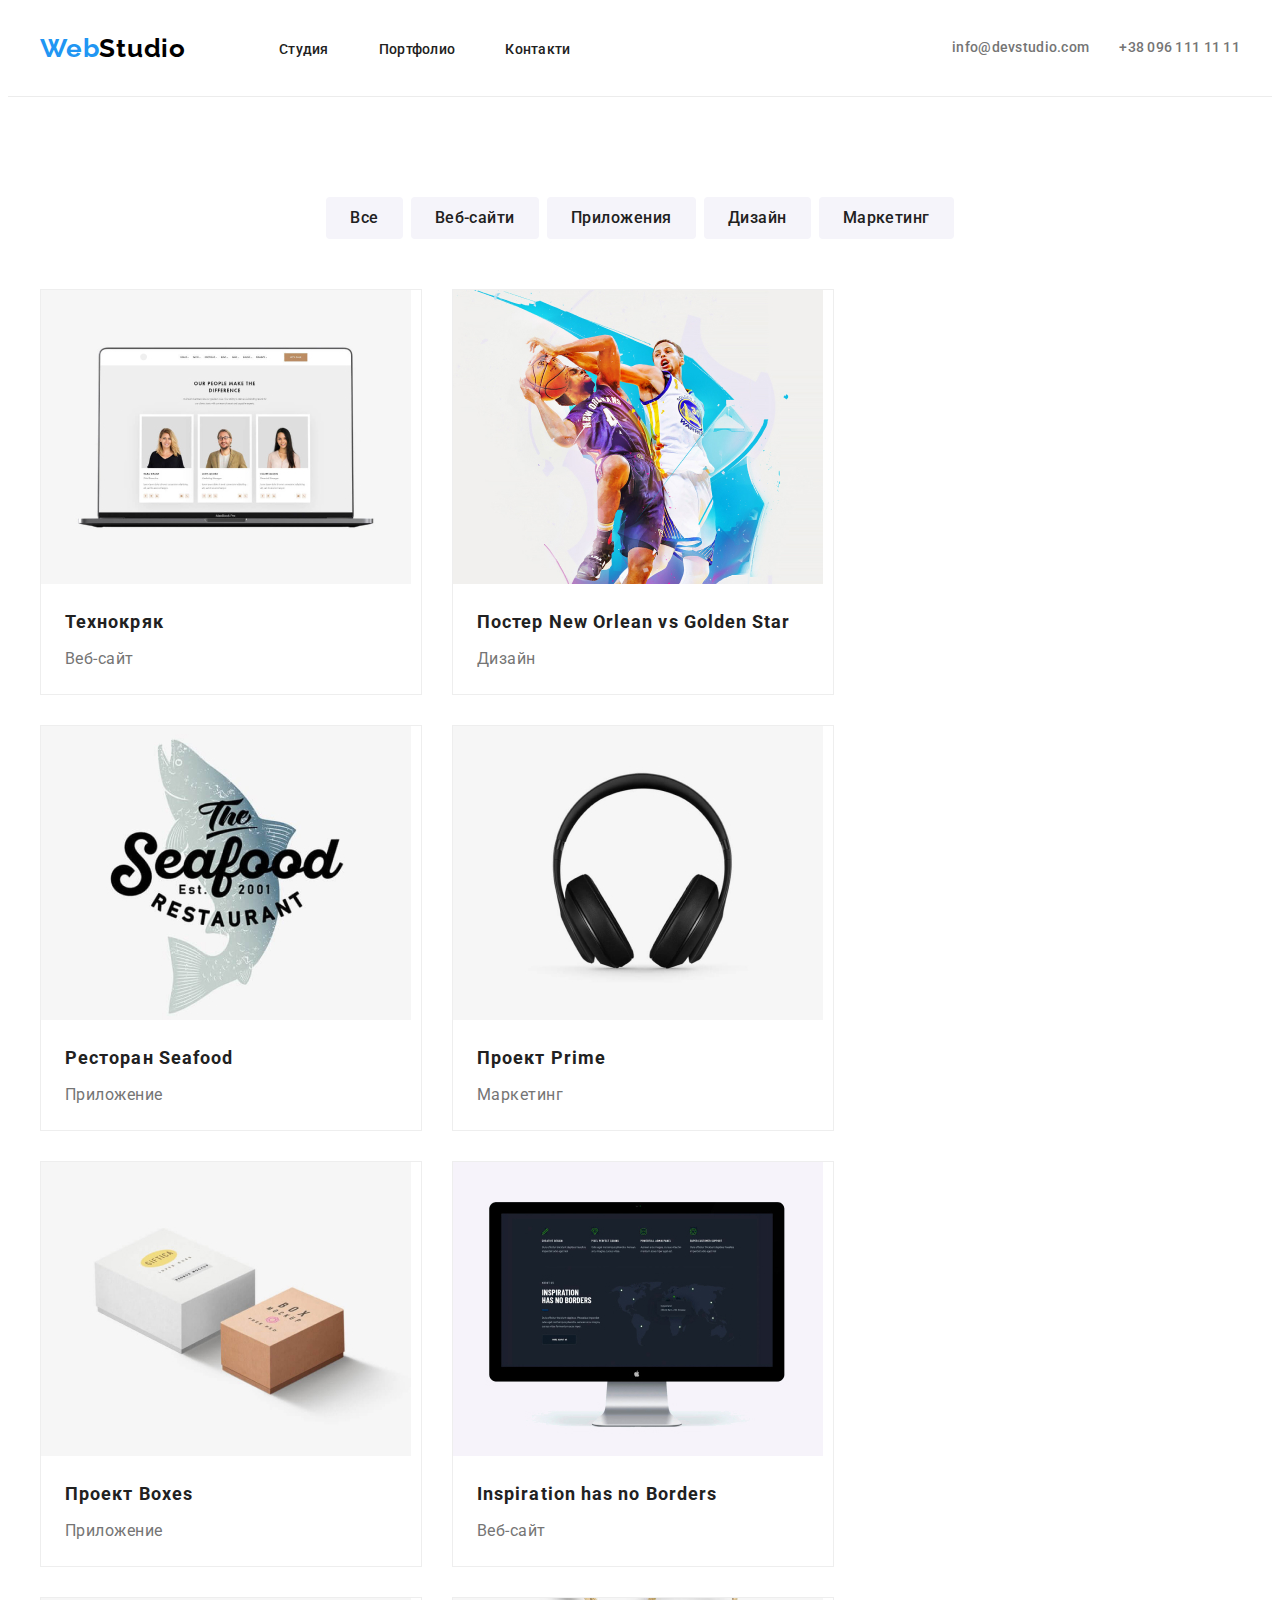
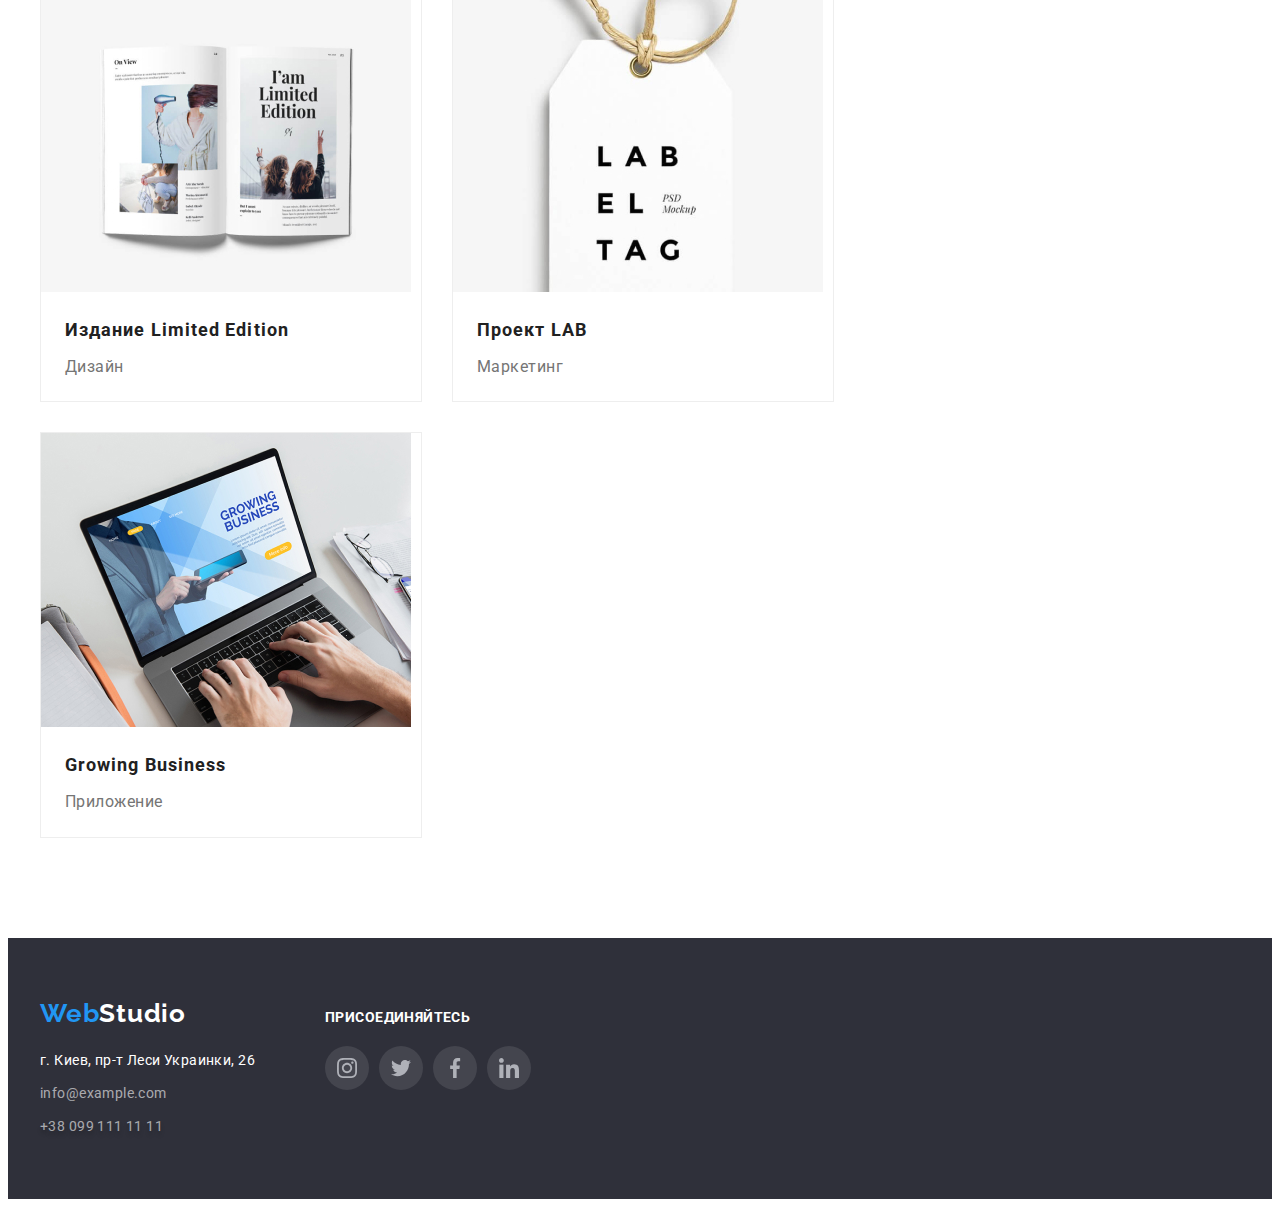
==== portfolio.html @ 69be5fdb "1" ====
<!DOCTYPE html>
<html lang="ru">
  <head>
    <meta charset="UTF-8" />
    <meta http-equiv="X-UA-Compatible" content="IE=edge" />
    <meta name="viewport" content="width=device-width, initial-scale=1.0" />
    <title>Forth task</title>
    <link rel="preconnect" href="https://fonts.googleapis.com" />
    <link rel="preconnect" href="https://fonts.gstatic.com" crossorigin />
    <link
      href="https://fonts.googleapis.com/css2?family=Raleway:wght@700&family=Roboto:wght@400;500;700;900&display=swap"
      rel="stylesheet"
    />
    <link
      rel="stylesheet"
      href="https://cdnjs.cloudflare.com/ajax/libs/modern-normalize/1.1.0/modern-normalize.min.css"
      integrity="sha512-wpPYUAdjBVSE4KJnH1VR1HeZfpl1ub8YT/NKx4PuQ5NmX2tKuGu6U/JRp5y+Y8XG2tV+wKQpNHVUX03MfMFn9Q=="
      crossorigin="anonymous"
      referrerpolicy="no-referrer"
    />
    <link rel="stylesheet" href="./CSS/style.css" />
  </head>

  <body>
    <div class="page-container">
      <!-- шапка -->
      <header class="header">
        <nav class="header-container container">
          <nav class="header-navigation">
            <a class="header-logo" href="./">
              <span class="logo">Web</span>Studio
            </a>
            <ul class="header-list list">
              <li class="header-item">
                <a href="./" class="header-link link">Студия</a>
              </li>
              <li class="header-item">
                <a href="./portfolio.html" class="header-link link current"
                  >Портфолио</a
                >
              </li>
              <li class="header-item">
                <a href="" class="header-link link current">Контакти</a>
              </li>
            </ul>
          </nav>

          <ul class="header-list list">
            <li class="contact-item">
              <a class="button-primary link" href="mailto:info@devstudio.com"
                >info@devstudio.com</a
              >
            </li>
            <li class="contact-item">
              <a class="button-primary link" href="tel:380961111111"
                >+38 096 111 11 11</a
              >
            </li>
          </ul>
        </nav>
      </header>

      <main>
        <!-- фільтр -->
        <section class="filter">
          <div class="portfolio-container container">
            <h2 class="visually-hidden">Results</h2>
            <ul class="filter-list list">
              <li class="filter-item">
                <button class="filter-button" type="button">Все</button>
              </li>
              <li class="filter-item">
                <button class="filter-button" type="button">Веб-сайти</button>
              </li>
              <li class="filter-item">
                <button class="filter-button" type="button">Приложения</button>
              </li>
              <li class="filter-item">
                <button class="filter-button" type="button">Дизайн</button>
              </li>
              <li class="filter-item">
                <button class="filter-button" type="button">Маркетинг</button>
              </li>
            </ul>
            <ul class="results-list list">
              <li class="results-item">
                <img src="./images/img2-1.jpg" alt="технокряк" width="370" />
                <div class="results-content">
                  <h3 class="results-name">Технокряк</h3>
                  <p class="results-group">Веб-сайт</p>
                </div>
              </li>
              <li class="results-item">
                <img
                  src="./images/img2-2.jpg"
                  alt="Постер New Orlean vs Golden Star"
                  width="370"
                />
                <div class="results-content">
                  <h3 class="results-name">Постер New Orlean vs Golden Star</h3>
                  <p class="results-group">Дизайн</p>
                </div>
              </li>
              <li class="results-item">
                <img
                  src="./images/img2-3.jpg"
                  alt="Ресторан Seafood"
                  width="370"
                />
                <div class="results-content">
                  <h3 class="results-name">Ресторан Seafood</h3>
                  <p class="results-group">Приложение</p>
                </div>
              </li>
              <li class="results-item">
                <img src="./images/img2-4.jpg" alt="Проект Prime" width="370" />
                <div class="results-content">
                  <h3 class="results-name">Проект Prime</h3>
                  <p class="results-group">Маркетинг</p>
                </div>
              </li>
              <li class="results-item">
                <img src="./images/img2-5.jpg" alt="Проект Boxes" width="370" />
                <div class="results-content">
                  <h3 class="results-name">Проект Boxes</h3>
                  <p class="results-group">Приложение</p>
                </div>
              </li>
              <li class="results-item">
                <img
                  src="./images/img2-6.jpg"
                  alt="Inspiration has no Borders"
                  width="370"
                />
                <div class="results-content">
                  <h3 class="results-name">Inspiration has no Borders</h3>
                  <p class="results-group">Веб-сайт</p>
                </div>
              </li>
              <li class="results-item">
                <img
                  src="./images/img2-7.jpg"
                  alt="Издание Limited Edition"
                  width="370"
                />
                <div class="results-content">
                  <h3 class="results-name">Издание Limited Edition</h3>
                  <p class="results-group">Дизайн</p>
                </div>
              </li>
              <li class="results-item">
                <img src="./images/img2-8.jpg" alt="Проект LAB" width="370" />
                <div class="results-content">
                  <h3 class="results-name">Проект LAB</h3>
                  <p class="results-group">Маркетинг</p>
                </div>
              </li>
              <li class="results-item">
                <img
                  src="./images/img2-9.jpg"
                  alt="Growing Business"
                  width="370"
                />
                <div class="results-content">
                  <h3 class="results-name">Growing Business</h3>
                  <p class="results-group">Приложение</p>
                </div>
              </li>
            </ul>
          </div>
        </section>
      </main>

      <footer class="footer">
        <div class="footer-container container">
         <div class="footer-adress-container">
             <a class="footer-logo" href="./">
            <span class="logo">Web</span>Studio
        </a>
        <address class="footer-contact">
            <p class="footer-adress  contact-container">г. Киев, пр-т Леси Украинки, 26</p>
            <a class="footer-mail link  contact-container" href="mailto:info@example.com">info@example.com</a>
            <a class="footer-tel link  contact-container" href="tel:+380991111111">+38 099 111 11 11</a>
        </address>
         </div>
         
         <div class="footer-social-container">
             <h4 class="footer-social-title">присоединяйтесь</h4>
             <ul class="comand-social-list list">
            <li class="comand-social-item">
                <a class="comand-social-link-footer" href="">
                    <svg class="comand-social-icon" width="20" height="20">
                        <use href="./images/icons.svg#icon-instagram"></use>
                    </svg>
                </a>
            </li>
            <li class="comand-social-item">
                <a class="comand-social-link-footer" href="">
                    <svg class="comand-social-icon" width="20" height="20">
                        <use href="./images/icons.svg#icon-twitter"></use>
                    </svg>
                </a>
            </li>
            <li class="comand-social-item">
                <a class="comand-social-link-footer" href="">
                    <svg class="comand-social-icon" width="20" height="20">
                        <use href="./images/icons.svg#icon-facebook"></use>
                    </svg>
                </a>
            </li>
            <li class="comand-social-item">
                <a class="comand-social-link-footer" href="">
                    <svg class="comand-social-icon" width="20" height="20">
                        <use href="./images/icons.svg#icon-linkedin"></use>
                    </svg>
                </a>
            </li>
             </ul>
         </div>

         
        </div>
    </footer>
    </div>
  </body>
</html>
---- CSS/style.css ----
h1,
h2,
h3,
h4,
h5,
h6,
p {
  margin: 0;
}

ul {
  margin: 0;
  padding: 0;
}

button {
  cursor: pointer;
}

body {
  font-family: 'Roboto', sans-serif;
  color: var(--second-text-color);
}

img {
  display: block;
  max-width: 100%;
  height: auto;
}

address {
  font-style: normal;
}

:root {
  --main-text-color: #212121;
  --hover-text-color: #2196f3;
  --hero-text-color: #fff;
  --second-text-color: #757575;
  --btn-bkground-v1: #2196f3;
  --btn-bkground-v2: #f5f4fa;
  --background-color: #2f303a;
}

.list {
  list-style: none;
}

.link {
  text-decoration: none;
}

.visually-hidden {
  position: absolute;
  white-space: nowrap;
  width: 1px;
  height: 1px;
  overflow: hidden;
  border: 0;
  padding: 0;
  clip: rect(0 0 0 0);
  clip-path: inset(50%);
  margin: -1px;
}

.section-title {
  font-weight: 700;
  font-size: 36px;
  line-height: 1.16;
  text-align: center;
  letter-spacing: 0.03em;
  margin-bottom: 50px;
}

/* .page-container {
  width: 1600px;
  margin: 0 auto;
} */

.container {
  display: flex;
  width: 1200px;
  padding-left: 15px;
  padding-right: 15px;
  margin: 0 auto;
}

/* ------------------HEADER-------------------------- */
.header {
  padding-top: 25px;
  padding-bottom: 32px;
  border-bottom: 1px solid #ececec;
}

.header-container {
  align-items: center;
  justify-content: space-between;
}

.header-navigation {
  display: flex;
  align-items: center;
}

.header-logo {
  font-family: Raleway;
  font-weight: 700;
  font-size: 26px;
  line-height: 1.19;
  letter-spacing: 0.03em;
  color: #000;
  text-decoration: none;
  margin-right: 93px;
}

.logo {
  color: #2196f3;
}

.header-list {
  display: flex;
}

.header-item:not(:last-child) {
  margin-right: 50px;
}

.header-link {
  font-weight: 500;
  font-size: 14px;
  line-height: 1.14;
  letter-spacing: 0.02em;
  color: var(--main-text-color);
}

.header-link:focus,
.header-link:hover {
  color: var(--hover-text-color);
}

.button-primary {
  display: flex;
  font-family: inherit;
  font-weight: 500;
  font-size: 14px;
  line-height: 1.14;
  letter-spacing: 0.02em;
  color: var(--second-text-color);
  cursor: pointer;
  align-items: center;
}

.contact-item:not(:last-child) {
  margin-right: 30px;
}

.button-primary:focus,
.button-primary:hover {
  color: var(--hover-text-color);
}


.mail-icon {
fill: currentColor;
margin-right: 10px;
}


/* ------------------FOOTER-------------------------- */
.footer {
  background-color: var(--background-color);
  color: #fff;
  padding-top: 60px;
  padding-bottom: 60px;
}

.footer-container {
  align-items: baseline;
}

.footer-adress-container {
   flex-direction: column;
}

.footer-logo {
  display: flex;
  font-family: Raleway;
  font-weight: 700;
  font-size: 26px;
  line-height: 1.19;
  letter-spacing: 0.03em;
  margin-bottom: 20px;
  text-decoration: none;
  color: #fff;
}

.footer-contact {
  font-style: normal;
  font-size: 14px;
  line-height: 1.71;
  letter-spacing: 0.03em;
  display: flex;
  flex-direction: column;
  align-content: space-between;
}

.contact-container:not(:last-child) {
  margin-bottom: 9px;
}

.footer-mail {
  color: rgba(255, 255, 255, 0.6);
}

.footer-tel {
  color: rgba(255, 255, 255, 0.6);
  text-shadow: 0 4px 4px rgba(0, 0, 0, 0.25);
}

.footer-social-container {
display: flex;
flex-direction: column;
margin-left: 70px;
}

.footer-social-title {
  font-weight: 700;
font-size: 14px;
line-height: 1.14;
letter-spacing: 0.03em;
text-transform: uppercase;
color:var(--hero-text-color) ;
margin-bottom: 20px;
}

.comand-social-link-footer {
  width: 100%;
  height: 100%;
  border-radius: 50%;
  background: #fff;
  display: flex;
  justify-content: center;
  align-items: center;
  color: #AFB1B8;
  background-color: rgba(255, 255, 255, 0.1);;

}

.comand-social-icon {
fill: currentColor;
}

.comand-social-link-footer:hover,
.comand-social-link-footer:focus {
  background-color: var(--hover-text-color);
  color: var(--hero-text-color);
}

/* ------------------------------------------INDEX-------------------------------------------------- */

/* ------------------HERO-------------------------- */

.hero {
  width: 1600px;
  margin: 0 auto;
  background-color: var(--background-color);
  background-image: linear-gradient(rgba(47, 48, 58, 0.4), rgba(47, 48, 58, 0.4)),
   url(../images/Img.jpg);
   background-repeat: no-repeat;
   background-position: center;
   background-size: cover;
}

.hero-container {
  flex-direction: column;
  align-items: center;
  padding-top: 200px;
  padding-bottom: 200px;
}

.hero-title {
  display: flex;
  font-weight: 900;
  font-size: 44px;
  line-height: 1.36;
  text-align: center;
  letter-spacing: 0.06em;
  text-transform: uppercase;
  color: var(--hero-text-color);
  width: 696px;
  height: 120px;
  margin-bottom: 30px;
}

.hero-button {
  font-family: inherit;
  font-weight: 700;
  font-size: 16px;
  line-height: 1.87;
  display: flex;
  align-items: center;
  text-align: center;
  letter-spacing: 0.06em;
  color: var(--hero-text-color);
  padding: 10px 32px;
  background: #2196f3;
  box-shadow: 0 4px 4px rgba(0, 0, 0, 0.15);
  border-radius: 4px;
  margin: 0 auto;
}

/* ------------------BENEFITS-------------------------- */
.benefits {
  padding-top: 94px;
  padding-bottom: 94px;
}

.benefits-list {
  display: flex;
  justify-content: space-between; /* padding-top: 94px;
  padding-bottom: 94px; */
}

.benefits-item {
  width: 270px;
}

.benefits-item:not(:last-child) {
  margin-right: 30px;
}

.benefits-tittle {
  /* display: flex; */
  font-weight: 700;
  font-size: 14px;
  line-height: 1.14;
  letter-spacing: 0.03em;
  text-transform: uppercase;
  color: var(--main-text-color);
  margin-bottom: 10px;
}

.benefits-icon-field {
  width: 270px;
  height: 120px;
  background: #F5F4FA;
border-radius: 4px;
display: flex;
margin-bottom: 30px;
justify-content: center;
  align-items: center;
}

.benefits-text {
  font-size: 14px;
  line-height: 1.71;
  letter-spacing: 0.03em;
}

/* ------------------EXAMPLES------------------------- */

.examples {
  padding-bottom: 94px;
}

.examples-container {
  flex-direction: column; /* padding-bottom: 94px; */
}

.examles-list {
  display: flex;
  justify-content: space-between;
}

.example-item:not(:last-child) {
  margin-right: 30px;
}

.examples-title {
  color: var(--main-text-color);
}

/* ------------------COMAND------------------------ */
.comand {
  background-color: var(--btn-bkground-v2);
  padding-top: 94px;
  padding-bottom: 94px;
  filter: drop-shadow(0px 4px 4px rgba(0, 0, 0, 0.25));
}

.comand-container {
  flex-direction: column;
   /* padding-top: 94px;
  padding-bottom: 94px; */
  /* filter: drop-shadow(0px 4px 4px rgba(0, 0, 0, 0.25)); */
  
}

.comand-title {
  color: var(--main-text-color);
}

.comand-list {
  display: flex;
  flex-wrap: wrap;
  margin-right: -30px;
  margin-bottom: -30px;
}

.comand-item {
  flex-basis: calc(100% / 4 - 30px);
  background-color: #fff;
  margin-right: 30px;
  margin-bottom: 30px;
  filter: drop-shadow(0px 4px 4px rgba(0, 0, 0, 0.25));
}

.comand-content {
  padding-top: 30px;
  padding-bottom: 30px;
}

.comand-member {
  font-weight: 500;
  font-size: 16px;
  line-height: 1.19;
  text-align: center;
  letter-spacing: 0.03em;
  color: var(--main-text-color);
  margin-bottom: 10px;
}

.comand-job {
  font-size: 16px;
  line-height: 1.19;
  text-align: center;
  letter-spacing: 0.03em;
  margin-bottom: 16px;

}

.comand-social-list {
  display: flex;
  justify-content: center;
  }

.comand-social-item {
  width: 44px;
  height: 44px;
}
.comand-social-item + .comand-social-item  {
  margin-left: 10px;
}

.comand-social-link {
  width: 100%;
  height: 100%;
  border-radius: 50%;
  background: #fff;
  display: flex;
  justify-content: center;
  align-items: center;
  color: #AFB1B8;

}

.comand-social-icon {
fill: currentColor;
}

.comand-social-link:hover,
.comand-social-link:focus {
  background-color: var(--hover-text-color);
  color: var(--hero-text-color);
}

/* ------------------Clients------------------------ */

.clients {
  padding-top: 94px;
  padding-bottom: 94px;
}

.clients-container {
  flex-direction: column; /* padding-bottom: 94px; */
}

.clients-title {
  color: var(--main-text-color);
}
.clients-list {
  display: flex;
  justify-content: space-between;
}

.clients-item {
  width: 170px;
  height: 92px;
}

.clients-link {
  width: 100%;
  height: 100%;
  border: 1px solid #AFB1B8;
  box-sizing: border-box;
  border-radius: 4px;
  display: flex;
  justify-content: center;
  align-items: center;
  color: #AFB1B8;
 }

 .clients-icon {
  fill: currentColor;
  }

.clients-link:hover,
.clients-link:focus {
  border-color: var(--hover-text-color);
  color: var(--hover-text-color)
}



/* ------------------------------------------PORTFOLIO------------------------------------------------ */
.filter {
  padding-top: 100px;
  padding-bottom: 100px;
}

.portfolio-container {
  flex-direction: column;
  align-items: center; /* padding-top: 100px;
  padding-bottom: 100px; */
}

/* ------------------filter------------------------ */
.filter-list {
  display: flex;
  justify-content: space-between; /* padding-bottom: 9px; */
  margin-bottom: 50px;
}

.filter-item:not(:last-child) {
  margin-right: 8px;
}

.filter-button {
  font-family: inherit;
  font-weight: 500;
  font-size: 16px;
  line-height: 1.62;
  cursor: pointer;
  border-color: transparent;
  padding: 6px 22px;
  text-align: center;
  letter-spacing: 0.03em;
  color: var(--main-text-color);
  background-color: var(--btn-bkground-v2);
  border-radius: 4px;
}

.filter-button:active,
.filter-button:focus,
.filter-button:hover {
  color: var(--hero-text-color);
  background-color: var(--btn-bkground-v1);
  filter: drop-shadow(0px 4px 4px rgba(0, 0, 0, 0.25));
  border-radius: 4px;
}

/* ------------------Results------------------------ */

.results-list {
  display: flex;
  flex-wrap: wrap;
  margin-right: -30px;
  margin-bottom: -30px;
}

.results-item {
  /* display: flex; */
  border: 1px solid #eee;
  flex-basis: calc(100% / 3 - 30px);
  margin-right: 30px;
  margin-bottom: 30px;

}

.results-item:hover,
.results-item:focus {
filter: drop-shadow(0px 4px 4px rgba(0, 0, 0, 0.25));
}

.results-content {
  /* display: flex;
  flex-direction: column; */
  padding: 20px 24px;
}

.results-name {
  font-weight: 700;
  font-size: 18px;
  line-height: 2;
  letter-spacing: 0.06em;
  color: var(--main-text-color);
  margin-bottom: 4px;
}

.results-group {
  font-size: 16px;
  line-height: 1.87;
  letter-spacing: 0.03em;
}
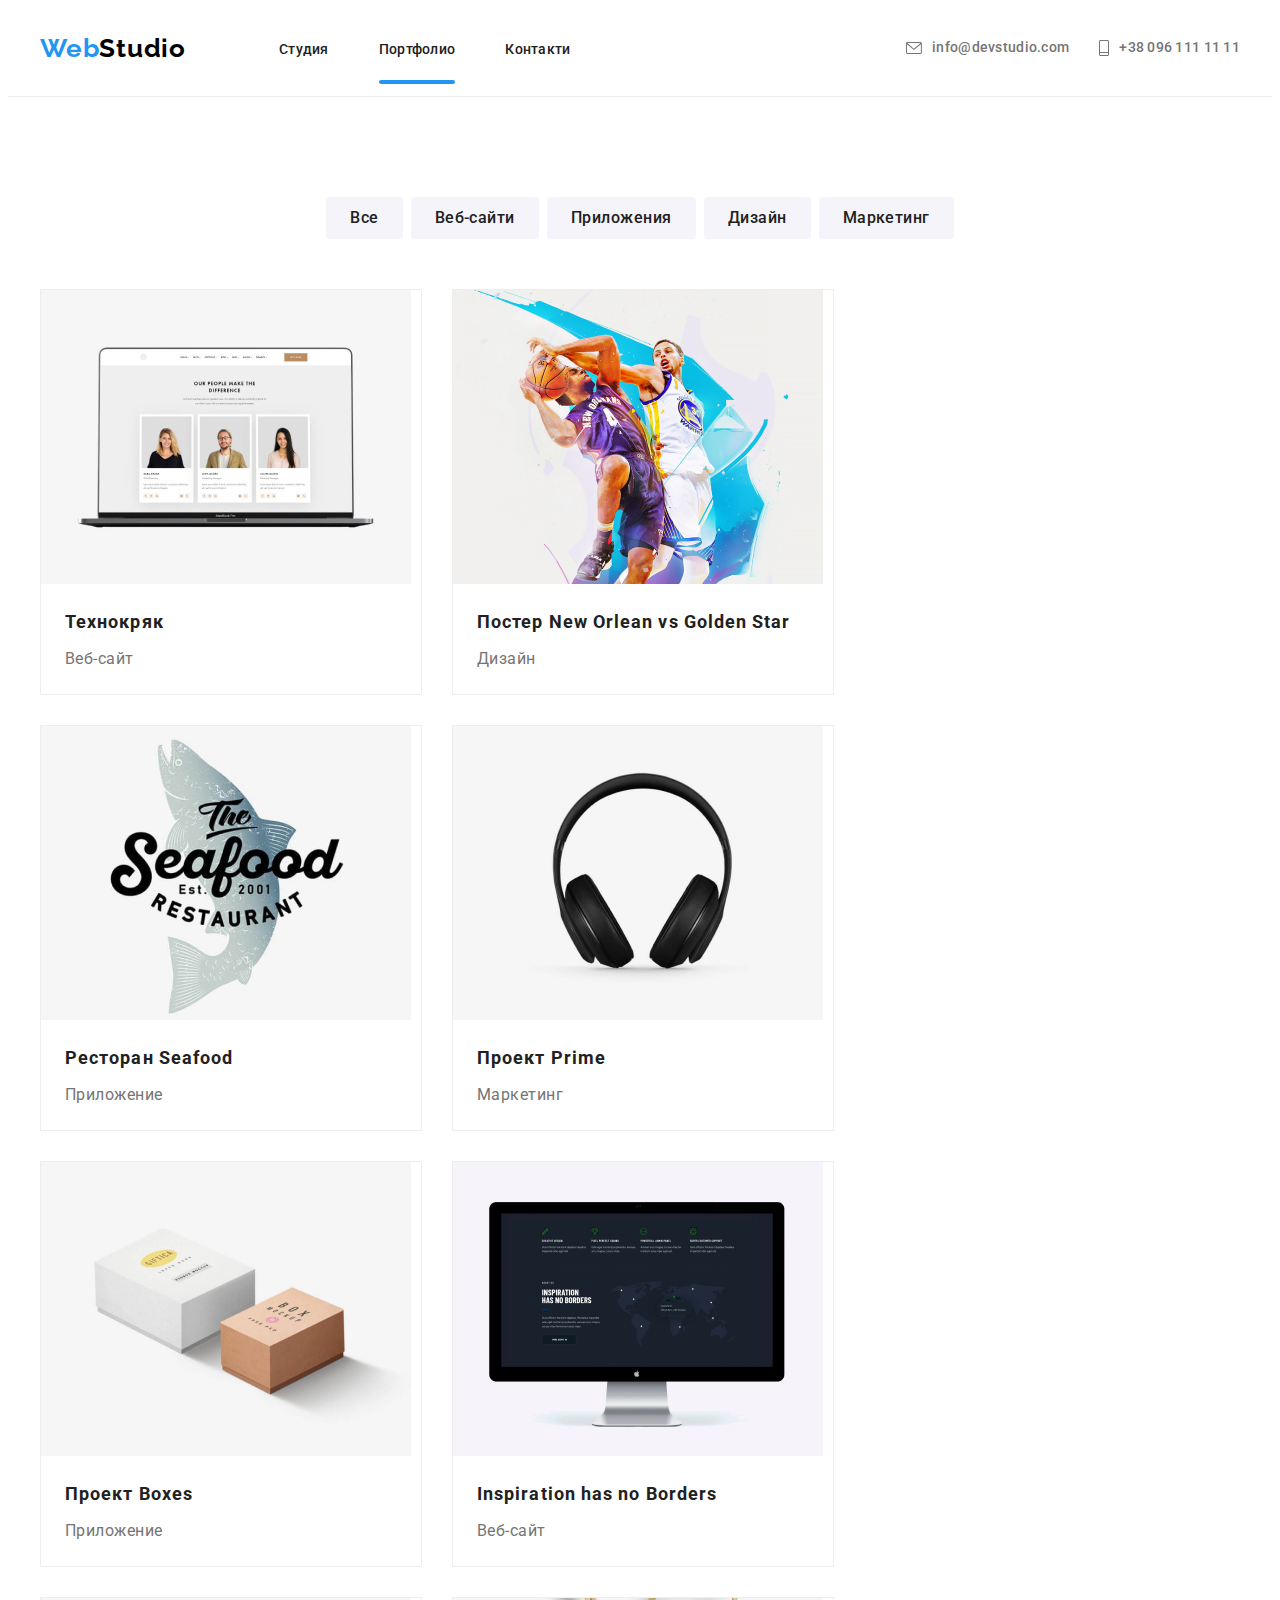
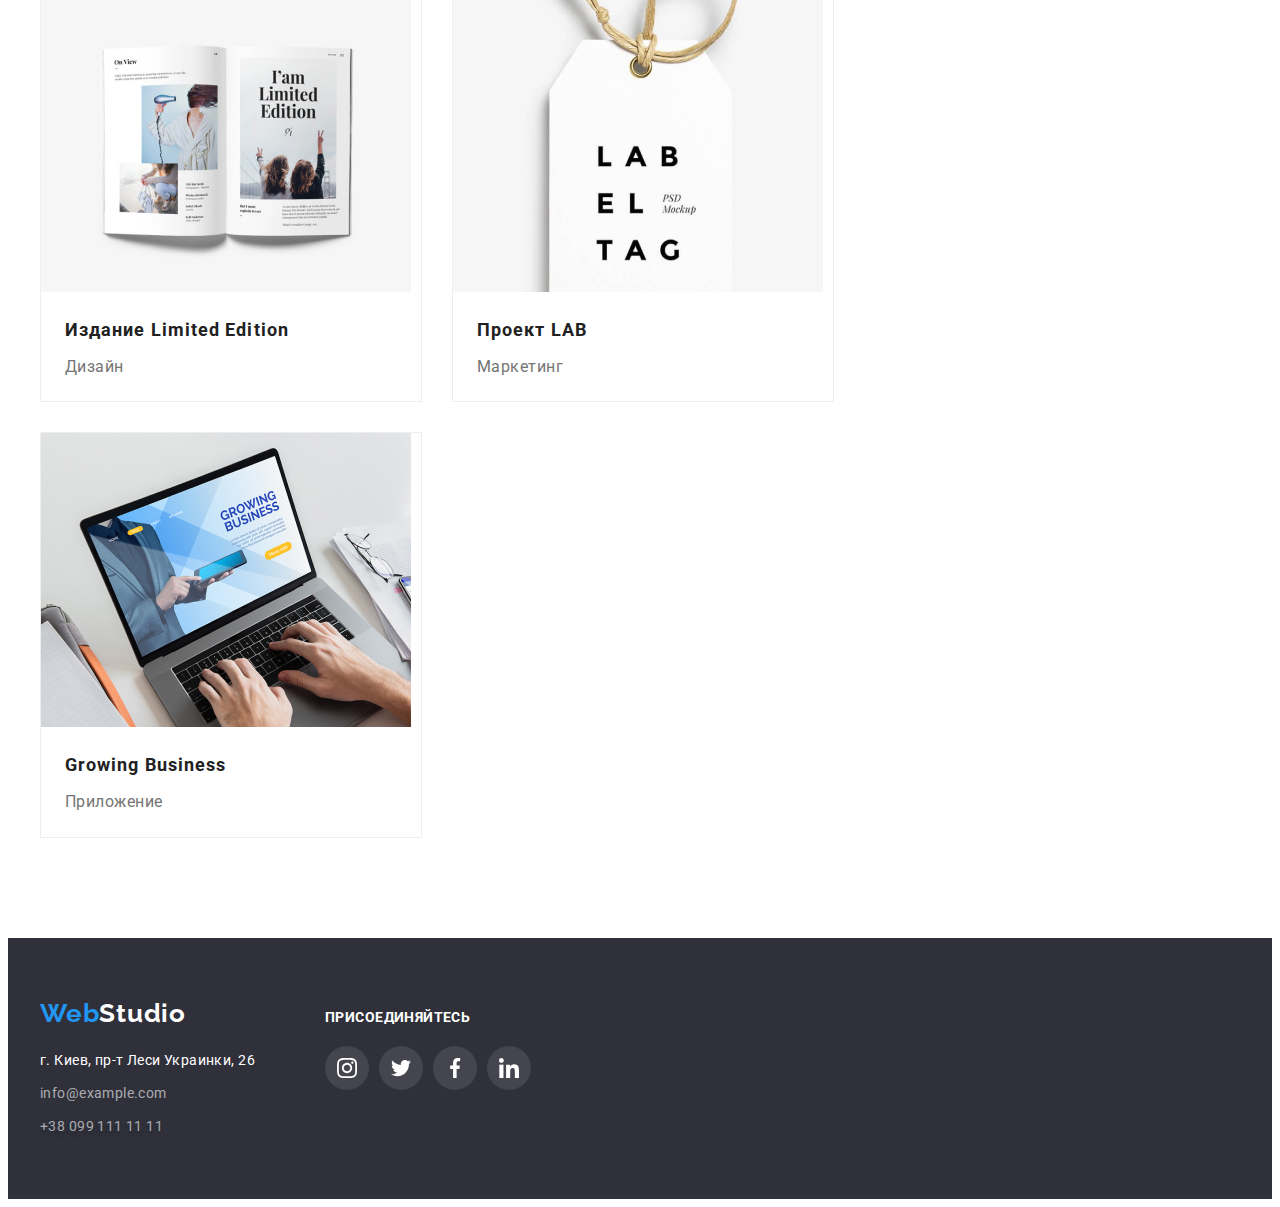
==== commit fbc4e985: "8" ====
--- a/portfolio.html
+++ b/portfolio.html
@@ -4,7 +4,7 @@
     <meta charset="UTF-8" />
     <meta http-equiv="X-UA-Compatible" content="IE=edge" />
     <meta name="viewport" content="width=device-width, initial-scale=1.0" />
-    <title>Forth task</title>
+    <title>Fifth task</title>
     <link rel="preconnect" href="https://fonts.googleapis.com" />
     <link rel="preconnect" href="https://fonts.gstatic.com" crossorigin />
     <link
@@ -35,28 +35,41 @@
                 <a href="./" class="header-link link">Студия</a>
               </li>
               <li class="header-item">
-                <a href="./portfolio.html" class="header-link link current"
+                <a href="./portfolio.html" class="header-link link curent"
                   >Портфолио</a
                 >
               </li>
               <li class="header-item">
-                <a href="" class="header-link link current">Контакти</a>
+                <a href="" class="header-link link">Контакти</a>
               </li>
             </ul>
           </nav>
 
           <ul class="header-list list">
             <li class="contact-item">
-              <a class="button-primary link" href="mailto:info@devstudio.com"
-                >info@devstudio.com</a
-              >
+                <div class="button-primary">
+                    
+                    <a class="button-primary link" href="mailto:info@devstudio.com">
+                        <svg class="mail-icon" width="16" height="12">
+                        <use href="./images/icons.svg#icon-mail"></use>
+                          </svg> 
+                         info@devstudio.com
+                    </a>
+                </div>  
+                               
             </li>
             <li class="contact-item">
-              <a class="button-primary link" href="tel:380961111111"
-                >+38 096 111 11 11</a
-              >
-            </li>
-          </ul>
+                <div class="button-primary">
+                    
+                <a class="button-primary link" href="tel:380961111111">
+                    <svg class="mail-icon" width="10" height="16">
+                        <use href="./images/icons.svg#icon-smartphone"></use>
+                    </svg>
+                    +38 096 111 11 11
+                </a>
+                </div>
+            </li>
+        </ul>
         </nav>
       </header>
 
@@ -84,18 +97,21 @@
             </ul>
             <ul class="results-list list">
               <li class="results-item">
-                <img src="./images/img2-1.jpg" alt="технокряк" width="370" />
+                
+                  <img src="./images/img2-1.jpg" alt="технокряк" width="370" />
                 <div class="results-content">
                   <h3 class="results-name">Технокряк</h3>
                   <p class="results-group">Веб-сайт</p>
                 </div>
+                
+                
               </li>
               <li class="results-item">
                 <img
                   src="./images/img2-2.jpg"
                   alt="Постер New Orlean vs Golden Star"
                   width="370"
-                />
+                >
                 <div class="results-content">
                   <h3 class="results-name">Постер New Orlean vs Golden Star</h3>
                   <p class="results-group">Дизайн</p>
@@ -106,14 +122,14 @@
                   src="./images/img2-3.jpg"
                   alt="Ресторан Seafood"
                   width="370"
-                />
+                >
                 <div class="results-content">
                   <h3 class="results-name">Ресторан Seafood</h3>
                   <p class="results-group">Приложение</p>
                 </div>
               </li>
               <li class="results-item">
-                <img src="./images/img2-4.jpg" alt="Проект Prime" width="370" />
+                <img src="./images/img2-4.jpg" alt="Проект Prime" width="370">
                 <div class="results-content">
                   <h3 class="results-name">Проект Prime</h3>
                   <p class="results-group">Маркетинг</p>
@@ -166,9 +182,10 @@
                   <p class="results-group">Приложение</p>
                 </div>
               </li>
-            </ul>
+           </ul>
           </div>
         </section>
+       
       </main>
 
       <footer class="footer">
@@ -220,6 +237,7 @@
 
          
         </div>
+
     </footer>
     </div>
   </body>
--- a/CSS/style.css
+++ b/CSS/style.css
@@ -72,11 +72,6 @@
   margin-bottom: 50px;
 }
 
-/* .page-container {
-  width: 1600px;
-  margin: 0 auto;
-} */
-
 .container {
   display: flex;
   width: 1200px;
@@ -131,11 +126,25 @@
   line-height: 1.14;
   letter-spacing: 0.02em;
   color: var(--main-text-color);
+  transition: color 250ms cubic-bezier(0.4, 0, 0.2, 1);
+  position: relative;
+ 
 }
 
 .header-link:focus,
 .header-link:hover {
   color: var(--hover-text-color);
+}
+
+.header-link.curent::after {
+  content: '';
+  width: 100%;
+  height: 4px;
+  background-color: var(--btn-bkground-v1);
+  border-radius: 2px;
+  position: absolute;
+  left: 0;
+  bottom: -27px;
 }
 
 .button-primary {
@@ -148,6 +157,7 @@
   color: var(--second-text-color);
   cursor: pointer;
   align-items: center;
+  transition: color 250ms cubic-bezier(0.4, 0, 0.2, 1);
 }
 
 .contact-item:not(:last-child) {
@@ -241,8 +251,10 @@
   display: flex;
   justify-content: center;
   align-items: center;
-  color: #AFB1B8;
-  background-color: rgba(255, 255, 255, 0.1);;
+  color: #fff;
+  background-color: rgba(255, 255, 255, 0.1);
+  transition: color 250ms cubic-bezier(0.4, 0, 0.2, 1),
+  background-color 250ms cubic-bezier(0.4, 0, 0.2, 1);
 
 }
 
@@ -317,8 +329,7 @@
 
 .benefits-list {
   display: flex;
-  justify-content: space-between; /* padding-top: 94px;
-  padding-bottom: 94px; */
+  justify-content: space-between; 
 }
 
 .benefits-item {
@@ -364,7 +375,7 @@
 }
 
 .examples-container {
-  flex-direction: column; /* padding-bottom: 94px; */
+  flex-direction: column;
 }
 
 .examles-list {
@@ -385,14 +396,12 @@
   background-color: var(--btn-bkground-v2);
   padding-top: 94px;
   padding-bottom: 94px;
-  filter: drop-shadow(0px 4px 4px rgba(0, 0, 0, 0.25));
+  
 }
 
 .comand-container {
   flex-direction: column;
-   /* padding-top: 94px;
-  padding-bottom: 94px; */
-  /* filter: drop-shadow(0px 4px 4px rgba(0, 0, 0, 0.25)); */
+  
   
 }
 
@@ -415,6 +424,7 @@
   filter: drop-shadow(0px 4px 4px rgba(0, 0, 0, 0.25));
 }
 
+
 .comand-content {
   padding-top: 30px;
   padding-bottom: 30px;
@@ -461,6 +471,8 @@
   justify-content: center;
   align-items: center;
   color: #AFB1B8;
+  transition: color 250ms cubic-bezier(0.4, 0, 0.2, 1),
+  background-color 250ms cubic-bezier(0.4, 0, 0.2, 1);
 
 }
 
@@ -482,7 +494,7 @@
 }
 
 .clients-container {
-  flex-direction: column; /* padding-bottom: 94px; */
+  flex-direction: column; 
 }
 
 .clients-title {
@@ -508,6 +520,8 @@
   justify-content: center;
   align-items: center;
   color: #AFB1B8;
+  transition: color 250ms cubic-bezier(0.4, 0, 0.2, 1),
+  border-color 250ms cubic-bezier(0.4, 0, 0.2, 1);
  }
 
  .clients-icon {
@@ -520,6 +534,61 @@
   color: var(--hover-text-color)
 }
 
+/* ------------------modalka------------------------- */
+
+.backdrop{
+width: 100vw;
+height: 100vh;
+background-color: rgba(0, 0, 0, 0.2);
+position: fixed;
+top: 0;
+left: 0;
+transition: opacity 1000ms cubic-bezier(0.4, 0, 0.2, 1),
+scale 1000ms cubic-bezier(0.4, 0, 0.2, 1),
+visibility 1000ms cubic-bezier(0.4, 0, 0.2, 1),
+rotate 1000ms cubic-bezier(0.4, 0, 0.2, 1);
+}
+
+.backdrop.is-hidden .modal{
+  transform: scale(0) rotate(-380deg);
+}
+
+.modal {
+  width: 500px;
+  min-height: 500px;
+  background-color: #FFFFFF;
+  position: absolute;
+  border-radius: 4px;
+  filter: drop-shadow(1px 0px 2px rgba(0, 0, 0, 0.20))  
+  drop-shadow(1px 0px 1px rgba(0, 0, 0, 0.14)) 
+  drop-shadow(3px 0px 1px rgba(0, 0, 0, 0.12));
+  top: 50%;
+  left: 50%;
+   transform: scale(1) translate(-50%, -50%) rotate(0deg);
+   transition: transform 1000ms;
+   transform-origin: top left;
+  }
+
+  .modal-close {
+    position: absolute;
+    top: 8px;
+    right: 8px;
+    width: 30px;
+    height: 30px;
+    background-color: transparent;
+    border: 1px solid rgba(0, 0, 0, 0.1);
+    border-radius: 50%;
+    display: flex;
+    align-items: center;
+    justify-content: center;
+    
+  }
+
+  .is-hidden {
+    visibility: hidden;
+    opacity: 0;
+    pointer-events: 0;
+  }
 
 
 /* ------------------------------------------PORTFOLIO------------------------------------------------ */
@@ -530,14 +599,13 @@
 
 .portfolio-container {
   flex-direction: column;
-  align-items: center; /* padding-top: 100px;
-  padding-bottom: 100px; */
+  align-items: center;
 }
 
 /* ------------------filter------------------------ */
 .filter-list {
   display: flex;
-  justify-content: space-between; /* padding-bottom: 9px; */
+  justify-content: space-between; 
   margin-bottom: 50px;
 }
 
@@ -558,15 +626,19 @@
   color: var(--main-text-color);
   background-color: var(--btn-bkground-v2);
   border-radius: 4px;
-}
-
-.filter-button:active,
+  transition: color 250ms cubic-bezier(0.4, 0, 0.2, 1),
+  background-color 250ms cubic-bezier(0.4, 0, 0.2, 1),
+  filter 250ms cubic-bezier(0.4, 0, 0.2, 1);
+}
+
+
+
 .filter-button:focus,
 .filter-button:hover {
   color: var(--hero-text-color);
   background-color: var(--btn-bkground-v1);
   filter: drop-shadow(0px 4px 4px rgba(0, 0, 0, 0.25));
-  border-radius: 4px;
+ 
 }
 
 /* ------------------Results------------------------ */
@@ -579,12 +651,12 @@
 }
 
 .results-item {
-  /* display: flex; */
   border: 1px solid #eee;
   flex-basis: calc(100% / 3 - 30px);
+  background-color: #fff;
   margin-right: 30px;
   margin-bottom: 30px;
-
+  transition: filter 250ms cubic-bezier(0.4, 0, 0.2, 1);
 }
 
 .results-item:hover,
@@ -593,9 +665,8 @@
 }
 
 .results-content {
-  /* display: flex;
-  flex-direction: column; */
   padding: 20px 24px;
+  
 }
 
 .results-name {
@@ -605,10 +676,35 @@
   letter-spacing: 0.06em;
   color: var(--main-text-color);
   margin-bottom: 4px;
-}
+  }
 
 .results-group {
   font-size: 16px;
   line-height: 1.87;
   letter-spacing: 0.03em;
 }
+
+.result-img-container{
+  position: relative;
+  overflow: hidden;
+  /* padding-bottom: 2px; */
+  }
+  .result-description {
+   font-weight: 400;
+    font-size: 18px;
+    line-height: 1.56;
+    color:var(--hero-text-color);
+    padding: 63px 24px;
+    background-color: rgba(33, 150, 243, 0.9);
+    height: 100%;
+    margin-top: -1px;
+    margin-left: -1px;
+    margin-right: -1px;
+   
+  position: absolute;
+  top: 0;
+  left: 0;
+  transform: translatey(101%);
+  transition: transform 250ms cubic-bezier(0.4, 0, 0.2, 1);
+  overflow: auto;
+  }
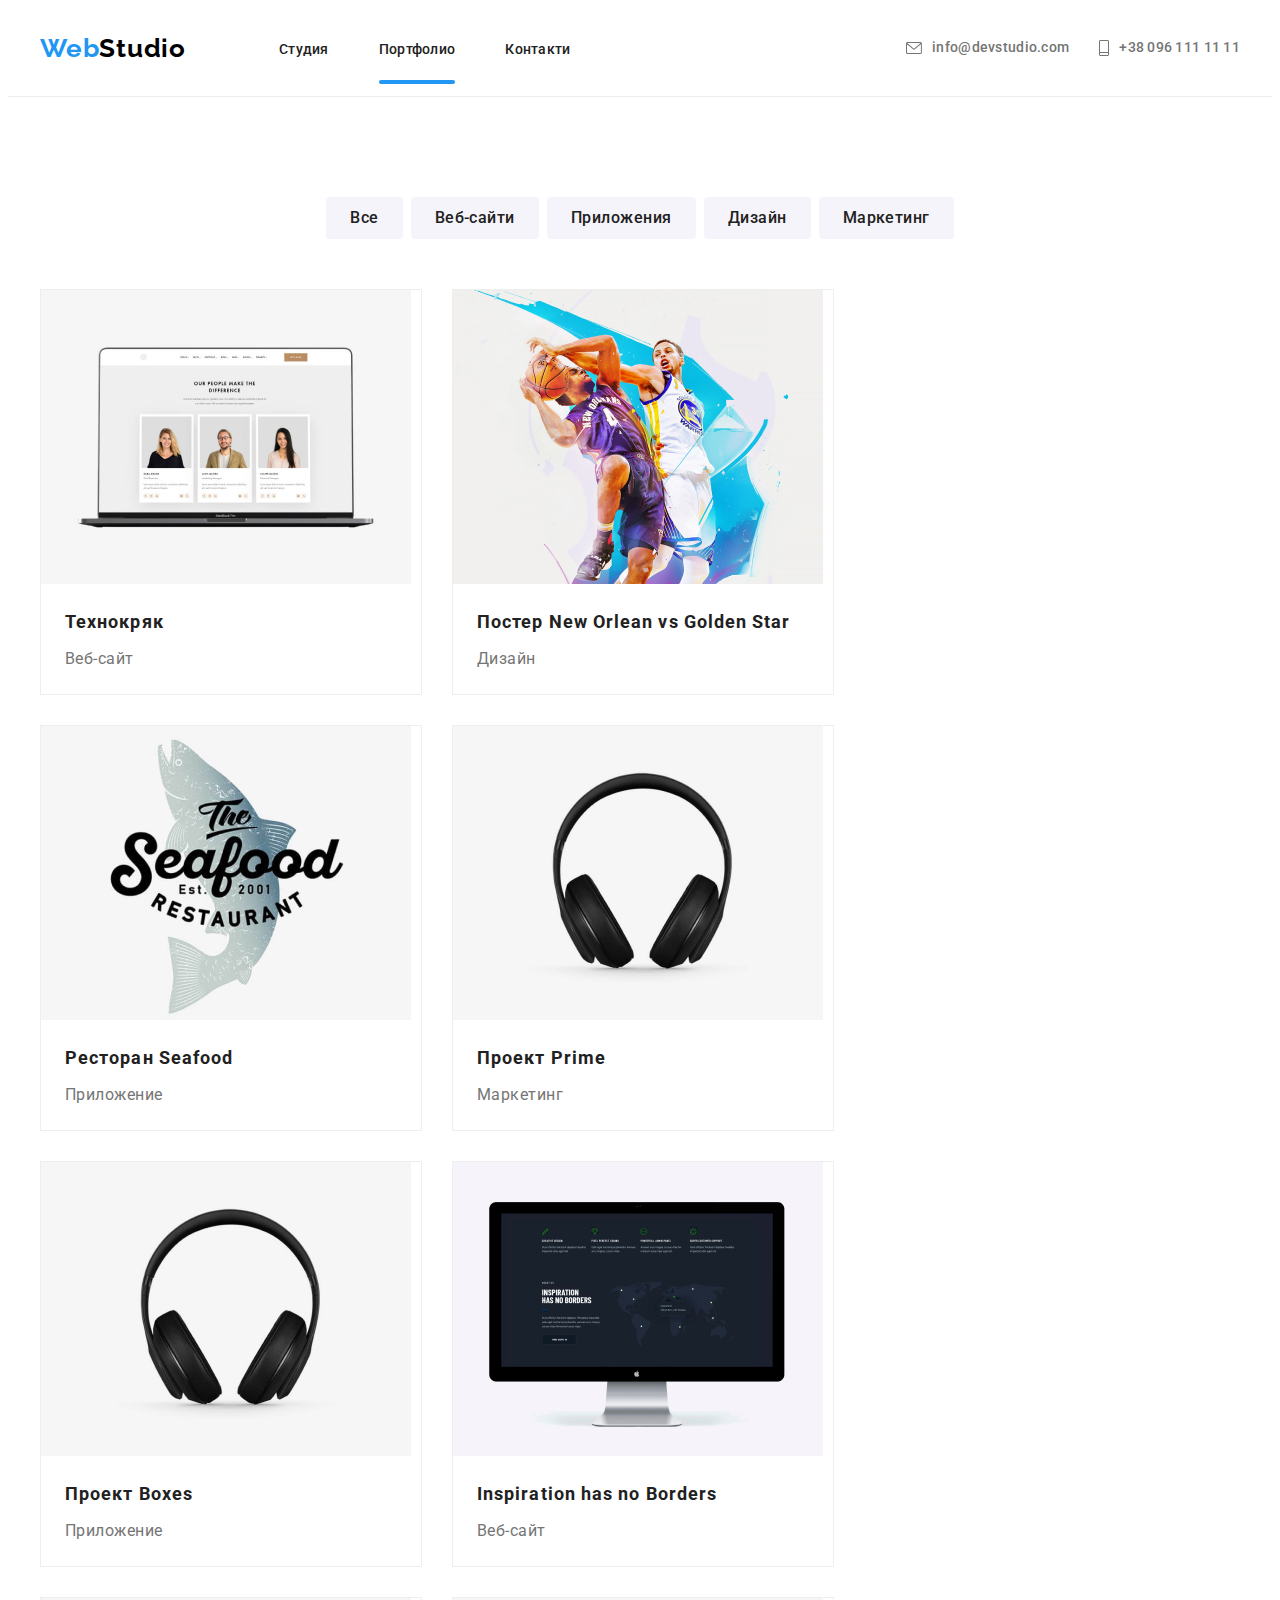
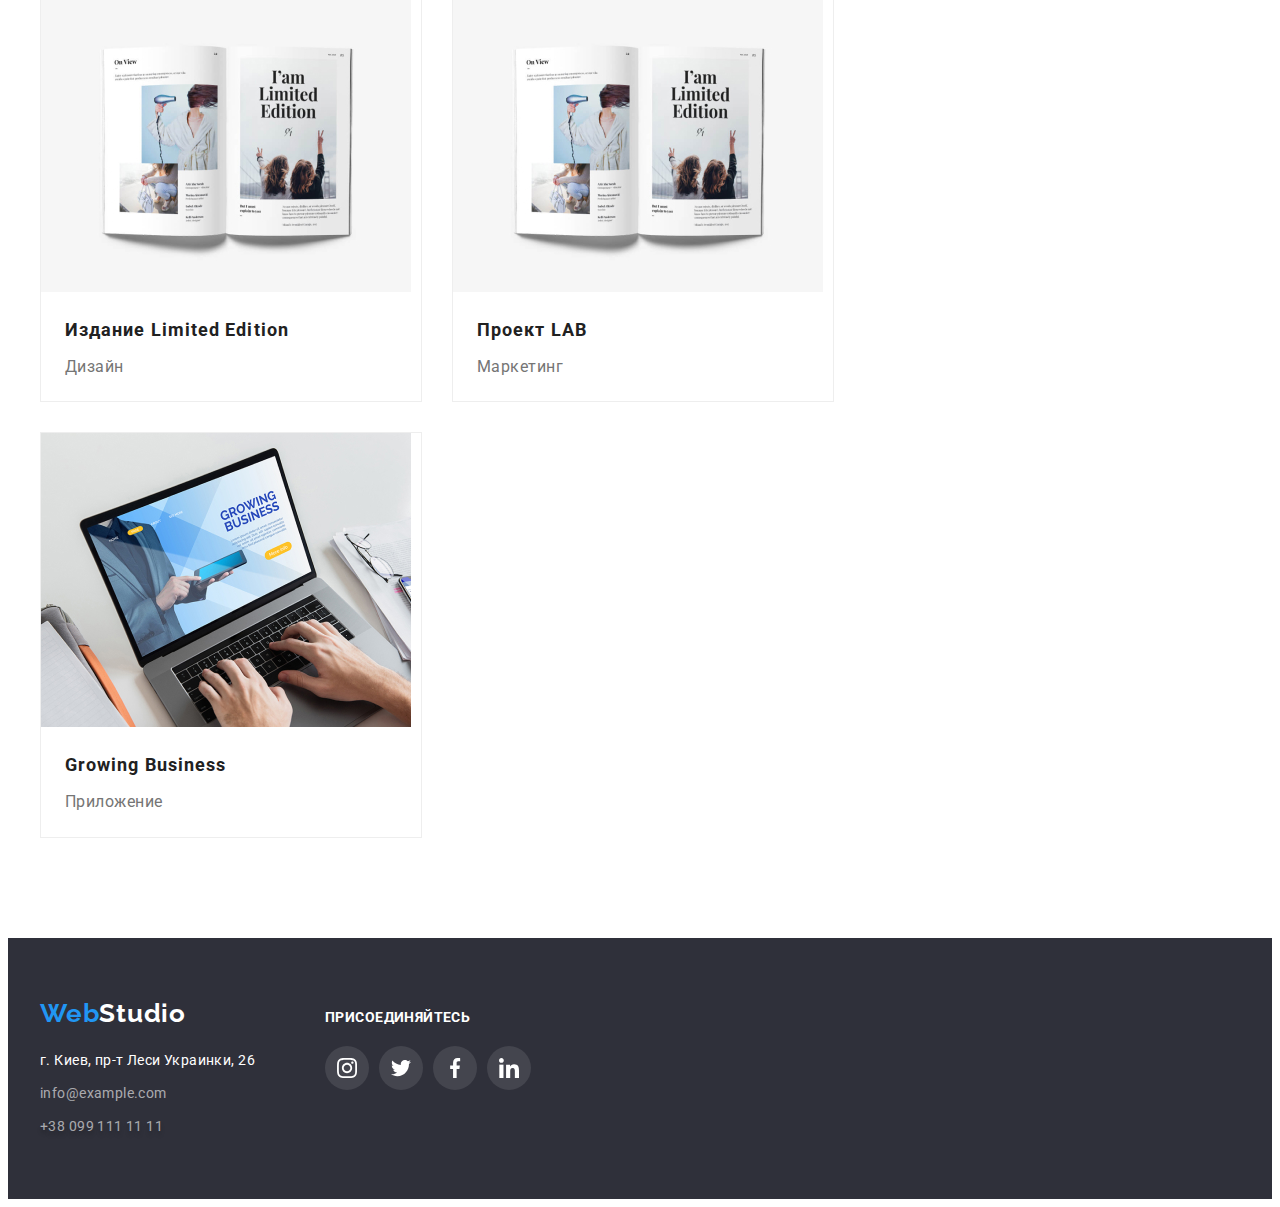
==== commit c06920ae: "9" ====
--- a/portfolio.html
+++ b/portfolio.html
@@ -97,86 +97,120 @@
             </ul>
             <ul class="results-list list">
               <li class="results-item">
-                
-                  <img src="./images/img2-1.jpg" alt="технокряк" width="370" />
+                <div class="result-img-container">
+                  <img src="./images/img2-1.jpg" alt="технокряк" width="370" /> 
+                  <p class="result-description">
+                  Технокряк это современная площадка распространения коронавируса. Компании используют эту платформу для цифрового шпионажа и атак на защищённые сервера конкурентов.
+                </p>
+                </div>
                 <div class="results-content">
                   <h3 class="results-name">Технокряк</h3>
                   <p class="results-group">Веб-сайт</p>
                 </div>
-                
-                
-              </li>
-              <li class="results-item">
-                <img
+              </li>
+              <li class="results-item">
+                <div class="result-img-container">
+                  <img
                   src="./images/img2-2.jpg"
                   alt="Постер New Orlean vs Golden Star"
                   width="370"
                 >
+                <p class="result-description">
+                  Lorem ipsum dolor sit amet, consectetur adipisicing elit. Ipsum quis numquam natus necessitatibus neque possimus, facere voluptas optio reprehenderit atque hic expedita omnis accusantium quidem excepturi quas sint dignissimos minus.
+                </p>
+                </div>
                 <div class="results-content">
                   <h3 class="results-name">Постер New Orlean vs Golden Star</h3>
                   <p class="results-group">Дизайн</p>
                 </div>
               </li>
               <li class="results-item">
-                <img
+                <div class="result-img-container">
+                  <img
                   src="./images/img2-3.jpg"
                   alt="Ресторан Seafood"
                   width="370"
                 >
+                <p class="result-description">
+                  Lorem ipsum dolor sit amet consectetur adipisicing elit. Consectetur pariatur, perferendis reprehenderit illum esse quo! Magnam asperiores ratione blanditiis reiciendis ut, dicta expedita sapiente provident, culpa doloribus quas molestias corrupti!
+                </p>
+                </div>
                 <div class="results-content">
                   <h3 class="results-name">Ресторан Seafood</h3>
                   <p class="results-group">Приложение</p>
                 </div>
               </li>
               <li class="results-item">
-                <img src="./images/img2-4.jpg" alt="Проект Prime" width="370">
+                <div class="result-img-container">
+                  <img src="./images/img2-4.jpg" alt="Проект Prime" width="370">
+                  <p class="result-description"> Lorem ipsum dolor sit amet, consectetur adipisicing elit. Corrupti, eos omnis blanditiis sapiente quibusdam assumenda perspiciatis hic dicta impedit pariatur sequi, maxime asperiores magni ut, aperiam consectetur voluptatibus optio deserunt.</p>
+                </div>
                 <div class="results-content">
                   <h3 class="results-name">Проект Prime</h3>
                   <p class="results-group">Маркетинг</p>
                 </div>
               </li>
               <li class="results-item">
-                <img src="./images/img2-5.jpg" alt="Проект Boxes" width="370" />
+                <div class="result-img-container">
+                  <img src="./images/img2-4.jpg" alt="Проект Prime" width="370">
+                  <p class="result-description"> Lorem ipsum dolor sit amet, consectetur adipisicing elit. Corrupti, eos omnis blanditiis sapiente quibusdam assumenda perspiciatis hic dicta impedit pariatur sequi, maxime asperiores magni ut, aperiam consectetur voluptatibus optio deserunt.</p>
+                </div>
                 <div class="results-content">
                   <h3 class="results-name">Проект Boxes</h3>
                   <p class="results-group">Приложение</p>
                 </div>
               </li>
               <li class="results-item">
-                <img
+                <div class="result-img-container">
+                  <img
                   src="./images/img2-6.jpg"
                   alt="Inspiration has no Borders"
                   width="370"
                 />
+                <p class="result-description"> Lorem ipsum dolor, sit amet consectetur adipisicing elit. Natus accusantium quis exercitationem a provident cum possimus autem nobis! Delectus aperiam omnis nobis aliquid? Ipsam sapiente soluta adipisci odit ex. Natus.</p>
+                </div>
                 <div class="results-content">
                   <h3 class="results-name">Inspiration has no Borders</h3>
                   <p class="results-group">Веб-сайт</p>
                 </div>
               </li>
               <li class="results-item">
-                <img
+                <div class="result-img-container">
+                  <img
                   src="./images/img2-7.jpg"
                   alt="Издание Limited Edition"
                   width="370"
                 />
+                 <p class="result-description">Lorem ipsum dolor sit amet, consectetur adipisicing elit. Possimus reiciendis quis minus mollitia molestias dolores at explicabo repudiandae sit, tempore dolorum quisquam architecto accusantium, eius deserunt reprehenderit vero, alias quasi?</p>
+                </div>
                 <div class="results-content">
                   <h3 class="results-name">Издание Limited Edition</h3>
                   <p class="results-group">Дизайн</p>
                 </div>
               </li>
               <li class="results-item">
-                <img src="./images/img2-8.jpg" alt="Проект LAB" width="370" />
+                <div class="result-img-container">
+                  <img
+                  src="./images/img2-7.jpg"
+                  alt="Издание Limited Edition"
+                  width="370"
+                />
+                              <p class="result-description">Lorem ipsum dolor sit amet, consectetur adipisicing elit. Possimus reiciendis quis minus mollitia molestias dolores at explicabo repudiandae sit, tempore dolorum quisquam architecto accusantium, eius deserunt reprehenderit vero, alias quasi?</p>
+                </div>
                 <div class="results-content">
                   <h3 class="results-name">Проект LAB</h3>
                   <p class="results-group">Маркетинг</p>
                 </div>
               </li>
               <li class="results-item">
-                <img
+                <div class="result-img-container">
+                  <img
                   src="./images/img2-9.jpg"
                   alt="Growing Business"
                   width="370"
                 />
+                <p class="result-description">Lorem ipsum dolor sit amet consectetur adipisicing elit. Accusamus sequi suscipit facilis enim qui provident cumque deleniti exercitationem aliquam! Illo perspiciatis modi voluptates ipsa earum? Aliquid itaque enim natus perferendis.</p>
+                </div>
                 <div class="results-content">
                   <h3 class="results-name">Growing Business</h3>
                   <p class="results-group">Приложение</p>
--- a/CSS/style.css
+++ b/CSS/style.css
@@ -684,11 +684,12 @@
   letter-spacing: 0.03em;
 }
 
-.result-img-container{
+.result-img-container {
   position: relative;
   overflow: hidden;
   /* padding-bottom: 2px; */
   }
+
   .result-description {
    font-weight: 400;
     font-size: 18px;
@@ -708,3 +709,7 @@
   transition: transform 250ms cubic-bezier(0.4, 0, 0.2, 1);
   overflow: auto;
   }
+
+  .results-item:hover .result-description {
+    transform: translateY(0);
+  }
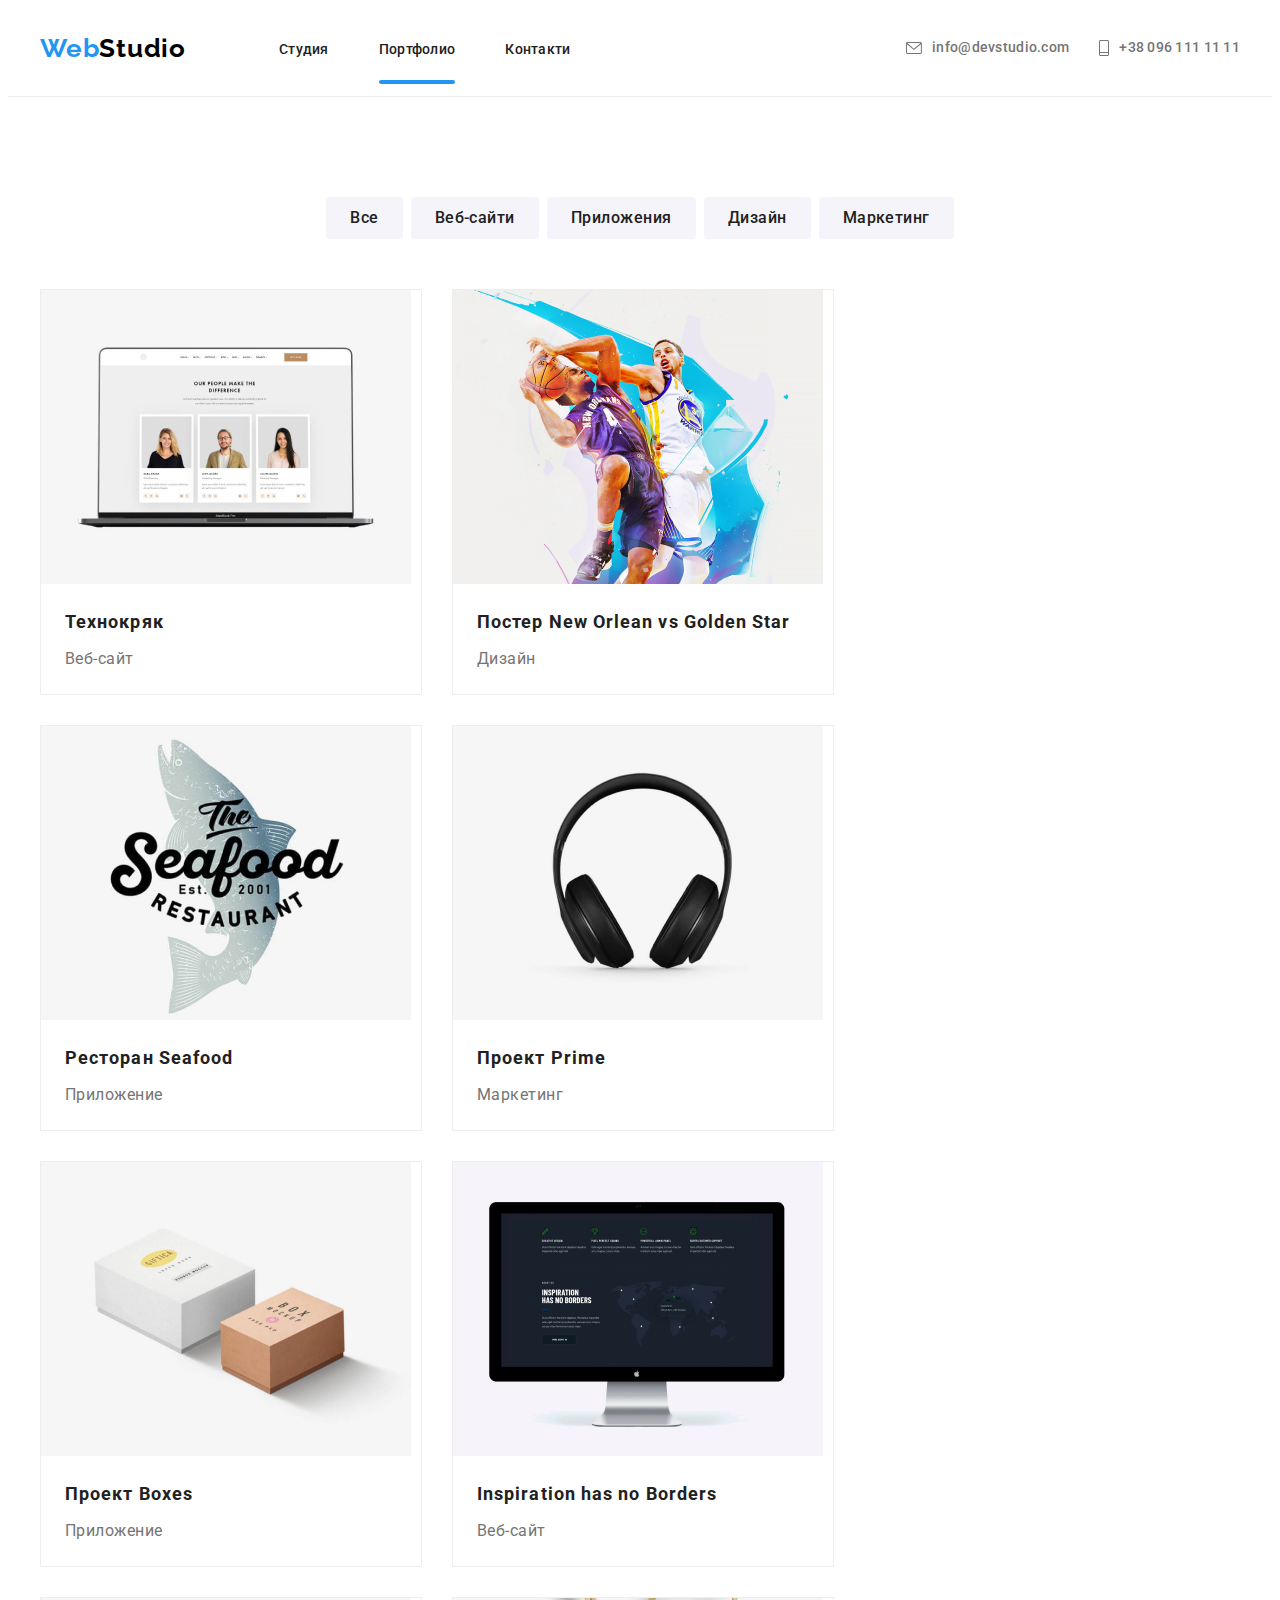
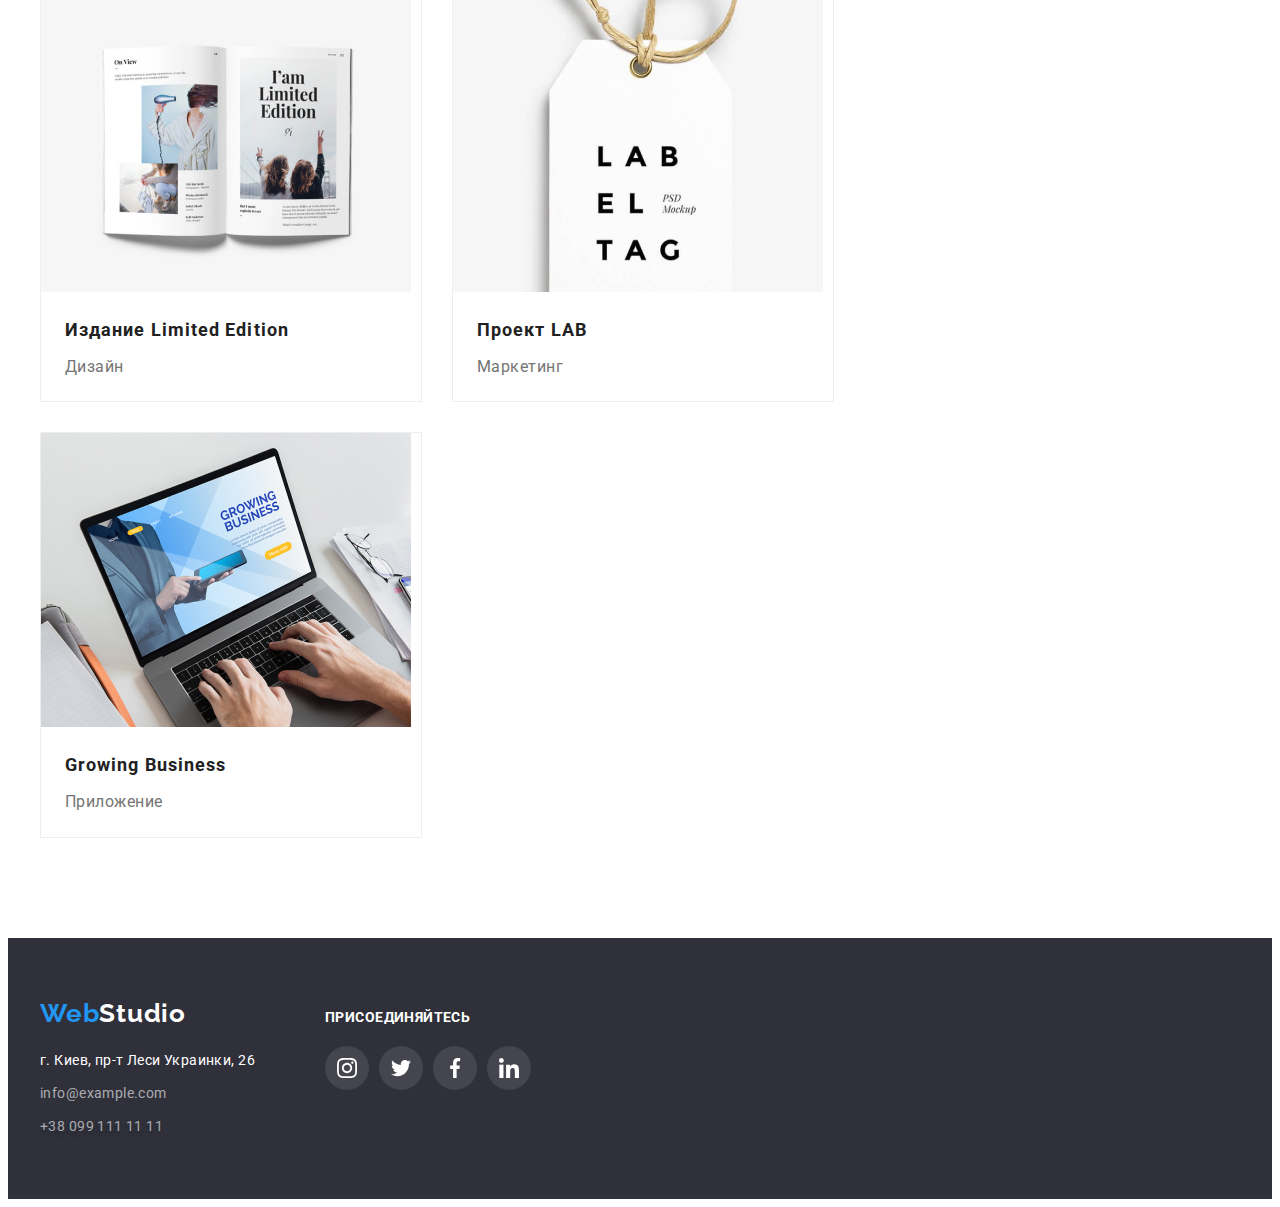
==== commit 8a9be340: "cv" ====
--- a/portfolio.html
+++ b/portfolio.html
@@ -152,9 +152,9 @@
               </li>
               <li class="results-item">
                 <div class="result-img-container">
-                  <img src="./images/img2-4.jpg" alt="Проект Prime" width="370">
-                  <p class="result-description"> Lorem ipsum dolor sit amet, consectetur adipisicing elit. Corrupti, eos omnis blanditiis sapiente quibusdam assumenda perspiciatis hic dicta impedit pariatur sequi, maxime asperiores magni ut, aperiam consectetur voluptatibus optio deserunt.</p>
-                </div>
+                  <img src="./images/img2-5.jpg" alt="Проект Boxes" width="370" />
+                  <p class="result-description">Lorem ipsum dolor sit amet consectetur adipisicing elit. Dicta consequatur ex labore explicabo temporibus unde eius sapiente repudiandae, sint porro, vel ab? Optio non reprehenderit iusto. Autem blanditiis tempora hic.</p>
+                  </div>
                 <div class="results-content">
                   <h3 class="results-name">Проект Boxes</h3>
                   <p class="results-group">Приложение</p>
@@ -190,12 +190,8 @@
               </li>
               <li class="results-item">
                 <div class="result-img-container">
-                  <img
-                  src="./images/img2-7.jpg"
-                  alt="Издание Limited Edition"
-                  width="370"
-                />
-                              <p class="result-description">Lorem ipsum dolor sit amet, consectetur adipisicing elit. Possimus reiciendis quis minus mollitia molestias dolores at explicabo repudiandae sit, tempore dolorum quisquam architecto accusantium, eius deserunt reprehenderit vero, alias quasi?</p>
+                  <img src="./images/img2-8.jpg" alt="Проект LAB" width="370" />
+                  <p class="result-description">Lorem ipsum, dolor sit amet consectetur adipisicing elit. Eum culpa earum quam odit, excepturi rem. Asperiores officiis pariatur, perspiciatis obcaecati sunt voluptatum rerum temporibus minus consequuntur suscipit nesciunt dolore corporis?</p>
                 </div>
                 <div class="results-content">
                   <h3 class="results-name">Проект LAB</h3>
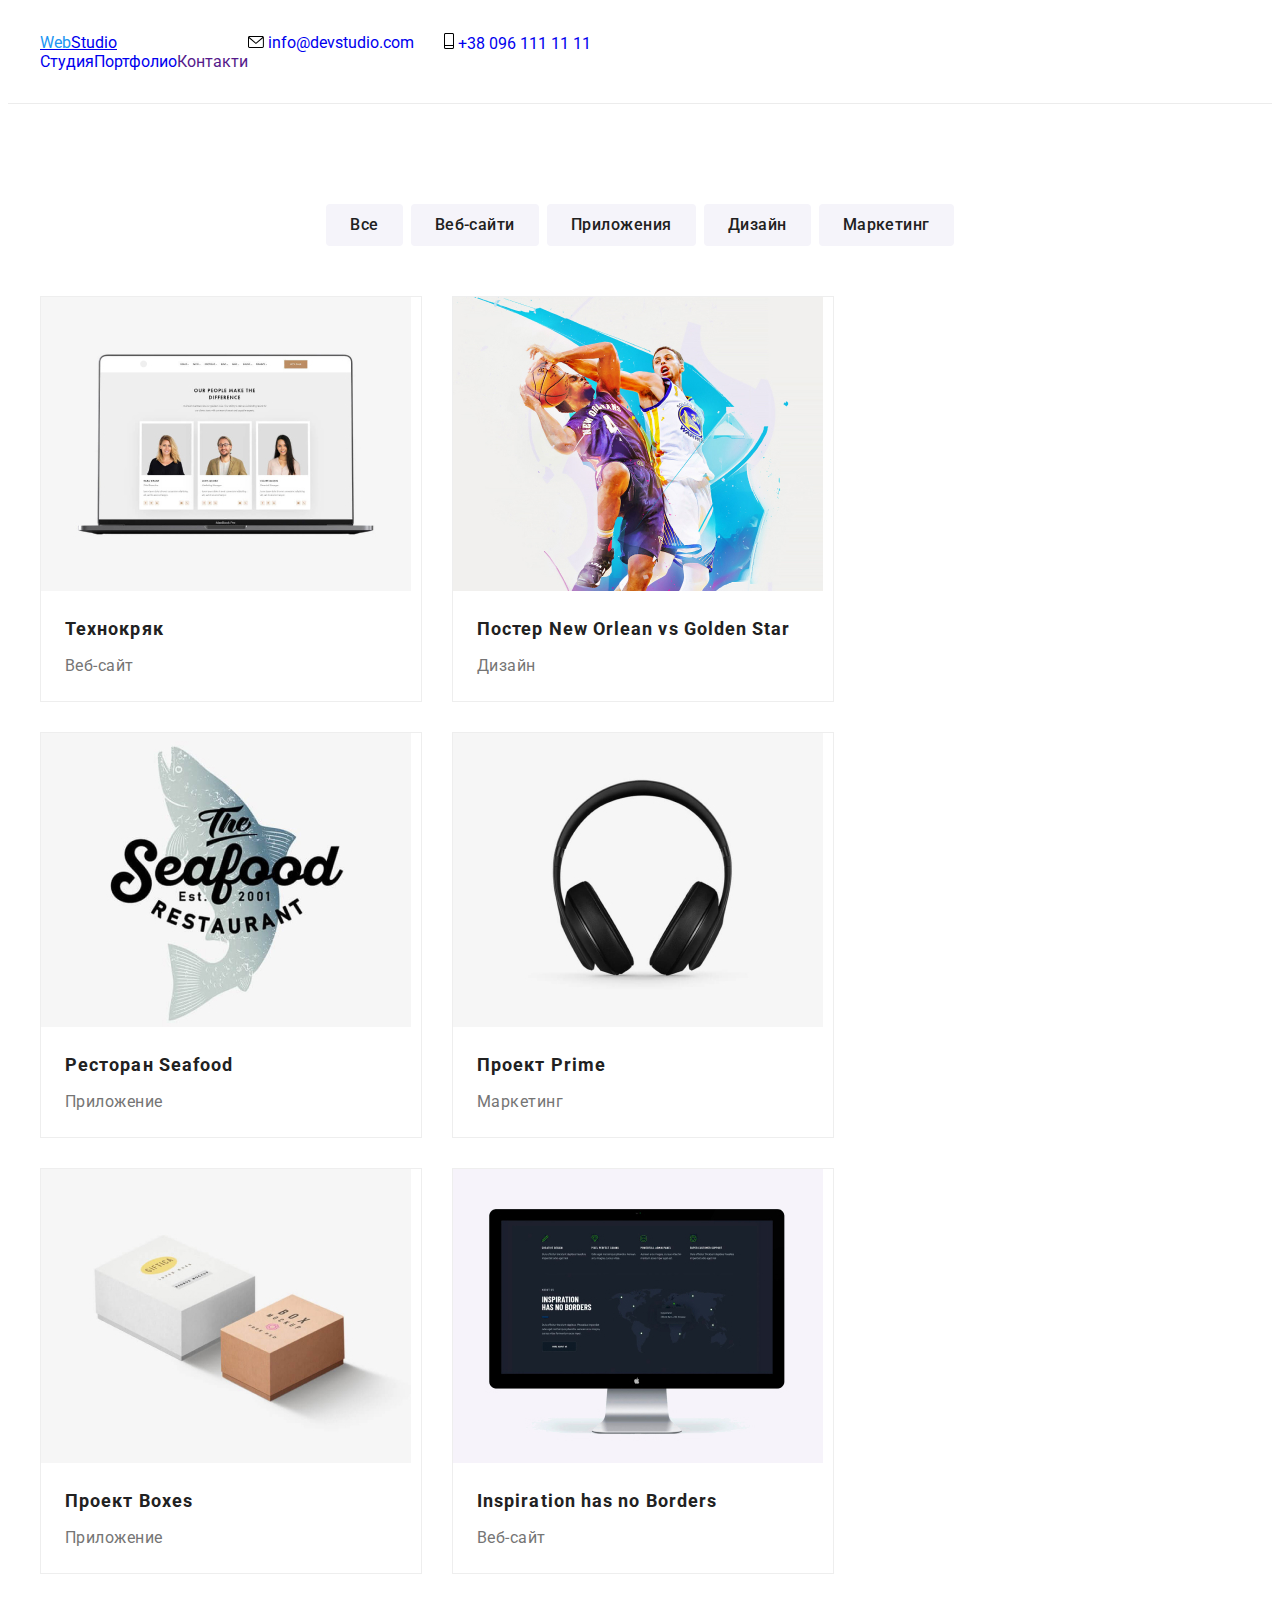
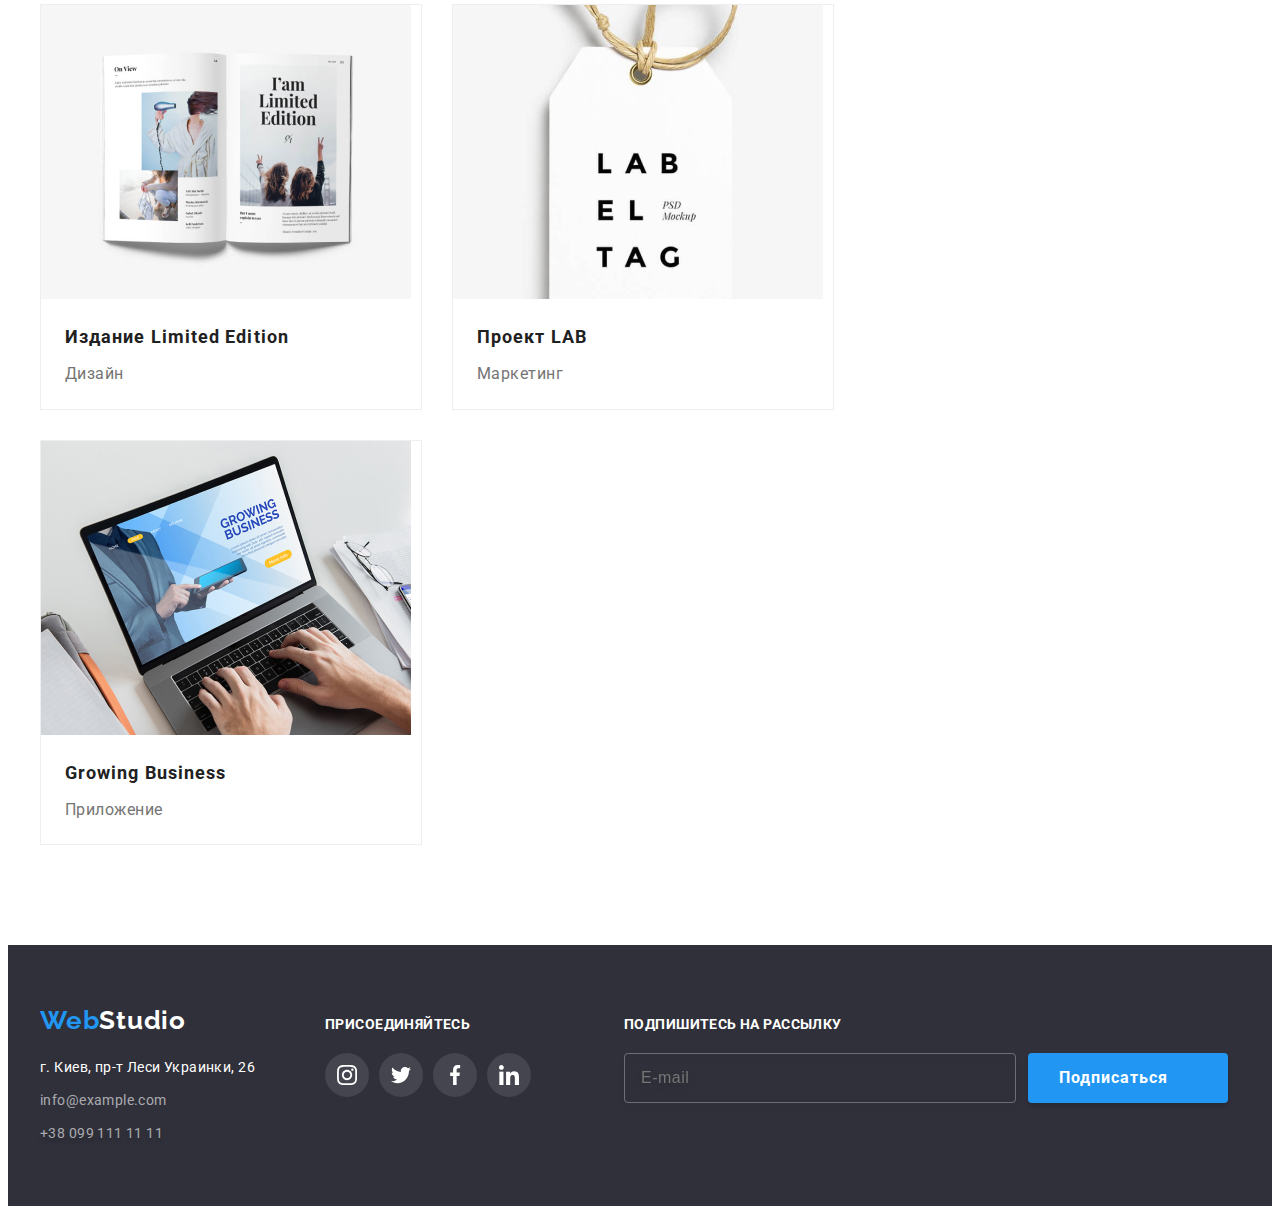
==== commit 04d9489f: "ver 1" ====
--- a/portfolio.html
+++ b/portfolio.html
@@ -4,7 +4,7 @@
     <meta charset="UTF-8" />
     <meta http-equiv="X-UA-Compatible" content="IE=edge" />
     <meta name="viewport" content="width=device-width, initial-scale=1.0" />
-    <title>Fifth task</title>
+    <title>Seventh task</title>
     <link rel="preconnect" href="https://fonts.googleapis.com" />
     <link rel="preconnect" href="https://fonts.gstatic.com" crossorigin />
     <link
@@ -18,7 +18,8 @@
       crossorigin="anonymous"
       referrerpolicy="no-referrer"
     />
-    <link rel="stylesheet" href="./CSS/style.css" />
+    <!-- <link rel="stylesheet" href="./CSS/style.css" /> -->
+    <link rel="stylesheet" href="./CSS/main.min.css" />
   </head>
 
   <body>
@@ -219,56 +220,81 @@
       </main>
 
       <footer class="footer">
-        <div class="footer-container container">
-         <div class="footer-adress-container">
-             <a class="footer-logo" href="./">
-            <span class="logo">Web</span>Studio
-        </a>
-        <address class="footer-contact">
-            <p class="footer-adress  contact-container">г. Киев, пр-т Леси Украинки, 26</p>
-            <a class="footer-mail link  contact-container" href="mailto:info@example.com">info@example.com</a>
-            <a class="footer-tel link  contact-container" href="tel:+380991111111">+38 099 111 11 11</a>
-        </address>
-         </div>
-         
-         <div class="footer-social-container">
-             <h4 class="footer-social-title">присоединяйтесь</h4>
-             <ul class="comand-social-list list">
-            <li class="comand-social-item">
-                <a class="comand-social-link-footer" href="">
-                    <svg class="comand-social-icon" width="20" height="20">
-                        <use href="./images/icons.svg#icon-instagram"></use>
-                    </svg>
-                </a>
-            </li>
-            <li class="comand-social-item">
-                <a class="comand-social-link-footer" href="">
-                    <svg class="comand-social-icon" width="20" height="20">
-                        <use href="./images/icons.svg#icon-twitter"></use>
-                    </svg>
-                </a>
-            </li>
-            <li class="comand-social-item">
-                <a class="comand-social-link-footer" href="">
-                    <svg class="comand-social-icon" width="20" height="20">
-                        <use href="./images/icons.svg#icon-facebook"></use>
-                    </svg>
-                </a>
-            </li>
-            <li class="comand-social-item">
-                <a class="comand-social-link-footer" href="">
-                    <svg class="comand-social-icon" width="20" height="20">
-                        <use href="./images/icons.svg#icon-linkedin"></use>
-                    </svg>
-                </a>
-            </li>
-             </ul>
-         </div>
-
-         
+        <div class="footer__container container">
+          <div class="footer__adress-container">
+            <a class="footer__logo" href="./">
+              <span class="logo">Web</span>Studio
+            </a>
+            <address class="footer__contact">
+              <p class="footer-adress contact-container">
+                г. Киев, пр-т Леси Украинки, 26
+              </p>
+              <a
+                class="footer__mail link contact-container"
+                href="mailto:info@example.com"
+                >info@example.com</a
+              >
+              <a
+                class="footer__tel link contact-container"
+                href="tel:+380991111111"
+                >+38 099 111 11 11</a
+              >
+            </address>
+          </div>
+
+          <div class="footer__social-container">
+            <h4 class="footer__social-title">присоединяйтесь</h4>
+            <ul class="socials list">
+              <li class="socials__item">
+                <a class="socials__link footer__socials-link" href="">
+                  <svg class="socials__icon" width="20" height="20">
+                    <use href="./images/icons.svg#icon-instagram"></use>
+                  </svg>
+                </a>
+              </li>
+              <li class="socials__item">
+                <a class="socials__link footer__socials-link" href="">
+                  <svg class="socials__icon" width="20" height="20">
+                    <use href="./images/icons.svg#icon-twitter"></use>
+                  </svg>
+                </a>
+              </li>
+              <li class="socials__item">
+                <a class="socials__link footer__socials-link" href="">
+                  <svg class="socials__icon" width="20" height="20">
+                    <use href="./images/icons.svg#icon-facebook"></use>
+                  </svg>
+                </a>
+              </li>
+              <li class="socials__item">
+                <a class="socials__link footer__socials-link" href="">
+                  <svg class="socials__icon" width="20" height="20">
+                    <use href="./images/icons.svg#icon-linkedin"></use>
+                  </svg>
+                </a>
+              </li>
+            </ul>
+          </div>
+          <div class="footer__form-container">
+            <h4 class="footer-form__title">Подпишитесь на рассылку</h4>
+            <form action="#" class="footer-form">
+                <input 
+                type="email" 
+                name="user-mail" 
+                class="footer-form__input" 
+                placeholder="E-mail"
+                id="user-mail"> 
+    
+                <button type="submit" class="footer-form__submit" >Подписаться
+                        <svg class="footer-form__submit-send" width="24" height="24">
+                          <use href="./images/icons.svg#icon-send"></use>
+                        </svg>
+                </button>
+            </form>
+          </div>  
+          
         </div>
-
-    </footer>
+      </footer>
     </div>
   </body>
 </html>
--- a/CSS/style.css
+++ b/CSS/style.css
@@ -128,7 +128,6 @@
   color: var(--main-text-color);
   transition: color 250ms cubic-bezier(0.4, 0, 0.2, 1);
   position: relative;
- 
 }
 
 .header-link:focus,
@@ -144,7 +143,7 @@
   border-radius: 2px;
   position: absolute;
   left: 0;
-  bottom: -27px;
+  bottom: -28px;
 }
 
 .button-primary {
@@ -169,12 +168,10 @@
   color: var(--hover-text-color);
 }
 
-
 .mail-icon {
-fill: currentColor;
-margin-right: 10px;
-}
-
+  fill: currentColor;
+  margin-right: 10px;
+}
 
 /* ------------------FOOTER-------------------------- */
 .footer {
@@ -189,7 +186,7 @@
 }
 
 .footer-adress-container {
-   flex-direction: column;
+  flex-direction: column;
 }
 
 .footer-logo {
@@ -228,19 +225,19 @@
 }
 
 .footer-social-container {
-display: flex;
-flex-direction: column;
-margin-left: 70px;
+  display: flex;
+  flex-direction: column;
+  margin-left: 70px;
 }
 
 .footer-social-title {
   font-weight: 700;
-font-size: 14px;
-line-height: 1.14;
-letter-spacing: 0.03em;
-text-transform: uppercase;
-color:var(--hero-text-color) ;
-margin-bottom: 20px;
+  font-size: 14px;
+  line-height: 1.14;
+  letter-spacing: 0.03em;
+  text-transform: uppercase;
+  color: var(--hero-text-color);
+  margin-bottom: 20px;
 }
 
 .comand-social-link-footer {
@@ -254,19 +251,81 @@
   color: #fff;
   background-color: rgba(255, 255, 255, 0.1);
   transition: color 250ms cubic-bezier(0.4, 0, 0.2, 1),
-  background-color 250ms cubic-bezier(0.4, 0, 0.2, 1);
-
+    background-color 250ms cubic-bezier(0.4, 0, 0.2, 1);
 }
 
 .comand-social-icon {
-fill: currentColor;
-}
-
-.comand-social-link-footer:hover,
-.comand-social-link-footer:focus {
+  fill: currentColor;
+}
+
+.comand-social-link-footer:focus,
+.comand-social-link-footer:hover {
   background-color: var(--hover-text-color);
   color: var(--hero-text-color);
 }
+
+
+.footer-form-container {
+  display: flex;
+  flex-direction: column;
+  margin-left: 93px;
+}
+
+.footer-form-title {
+ font-weight: 700;
+font-size: 14px;
+line-height: 1.14;
+letter-spacing: 0.03em;
+text-transform: uppercase;
+color: #FFFFFF;
+margin-bottom: 20px;
+}
+
+.footer-form {
+  display: flex;
+  height: 50px;
+}
+
+.footer-input {
+width: 358px;
+border: 1px solid rgba(255, 255, 255, 0.3);
+filter: drop-shadow(0px 4px 4px rgba(0, 0, 0, 0.15));
+border-radius: 4px;
+padding: 15px 16px;
+background-color: transparent;
+font-weight: 400;
+font-size: 16px;
+line-height: 1.25;
+align-items: center;
+letter-spacing: 0.03em;
+color: rgba(255, 255, 255, 0.6);
+}
+
+.footer-submit {
+  display: flex;
+width: 200px;
+background: #2196F3;
+box-shadow: 0px 4px 4px rgba(0, 0, 0, 0.15);
+border-radius: 4px;
+border: currentColor;
+margin-left: 12px;
+padding: 10px 29px;
+font-weight: 700;
+font-size: 16px;
+line-height: 1.87;
+align-items: center;
+justify-content: center;
+text-align: center;
+letter-spacing: 0.06em;
+color: #FFFFFF;
+}
+
+.footer-submit-send {
+  margin-left: 10px;
+  fill: currentColor;
+}
+
+
 
 /* ------------------------------------------INDEX-------------------------------------------------- */
 
@@ -276,11 +335,14 @@
   width: 1600px;
   margin: 0 auto;
   background-color: var(--background-color);
-  background-image: linear-gradient(rgba(47, 48, 58, 0.4), rgba(47, 48, 58, 0.4)),
-   url(../images/Img.jpg);
-   background-repeat: no-repeat;
-   background-position: center;
-   background-size: cover;
+  background-image: linear-gradient(
+      rgba(47, 48, 58, 0.4),
+      rgba(47, 48, 58, 0.4)
+    ),
+    url(../images/Img.jpg);
+  background-repeat: no-repeat;
+  background-position: center;
+  background-size: cover;
 }
 
 .hero-container {
@@ -317,6 +379,7 @@
   padding: 10px 32px;
   background: #2196f3;
   box-shadow: 0 4px 4px rgba(0, 0, 0, 0.15);
+  border: none;
   border-radius: 4px;
   margin: 0 auto;
 }
@@ -329,7 +392,7 @@
 
 .benefits-list {
   display: flex;
-  justify-content: space-between; 
+  justify-content: space-between;
 }
 
 .benefits-item {
@@ -354,11 +417,11 @@
 .benefits-icon-field {
   width: 270px;
   height: 120px;
-  background: #F5F4FA;
-border-radius: 4px;
-display: flex;
-margin-bottom: 30px;
-justify-content: center;
+  background: #f5f4fa;
+  border-radius: 4px;
+  display: flex;
+  margin-bottom: 30px;
+  justify-content: center;
   align-items: center;
 }
 
@@ -383,8 +446,32 @@
   justify-content: space-between;
 }
 
+.examples-item {
+  position: relative;
+}
+
 .example-item:not(:last-child) {
   margin-right: 30px;
+}
+
+.example-description-container {
+  width: 100%;
+  height: 70px;
+  background-color: rgba(47, 48, 58, 0.8);
+  position: absolute;
+  bottom: 0;
+  left: 0;
+  padding: 27px;
+}
+
+.descritpion {
+  font-weight: 700;
+  font-size: 14px;
+  line-height: 1.14;
+  text-align: center;
+  letter-spacing: 0.03em;
+  text-transform: uppercase;
+  color: #fff;
 }
 
 .examples-title {
@@ -396,13 +483,10 @@
   background-color: var(--btn-bkground-v2);
   padding-top: 94px;
   padding-bottom: 94px;
-  
 }
 
 .comand-container {
   flex-direction: column;
-  
-  
 }
 
 .comand-title {
@@ -424,7 +508,6 @@
   filter: drop-shadow(0px 4px 4px rgba(0, 0, 0, 0.25));
 }
 
-
 .comand-content {
   padding-top: 30px;
   padding-bottom: 30px;
@@ -446,19 +529,18 @@
   text-align: center;
   letter-spacing: 0.03em;
   margin-bottom: 16px;
-
 }
 
 .comand-social-list {
   display: flex;
   justify-content: center;
-  }
+}
 
 .comand-social-item {
   width: 44px;
   height: 44px;
 }
-.comand-social-item + .comand-social-item  {
+.comand-social-item + .comand-social-item {
   margin-left: 10px;
 }
 
@@ -470,18 +552,17 @@
   display: flex;
   justify-content: center;
   align-items: center;
-  color: #AFB1B8;
+  color: #afb1b8;
   transition: color 250ms cubic-bezier(0.4, 0, 0.2, 1),
-  background-color 250ms cubic-bezier(0.4, 0, 0.2, 1);
-
+    background-color 250ms cubic-bezier(0.4, 0, 0.2, 1);
 }
 
 .comand-social-icon {
-fill: currentColor;
-}
-
-.comand-social-link:hover,
-.comand-social-link:focus {
+  fill: currentColor;
+}
+
+.comand-social-link:focus,
+.comand-social-link:hover {
   background-color: var(--hover-text-color);
   color: var(--hero-text-color);
 }
@@ -494,7 +575,7 @@
 }
 
 .clients-container {
-  flex-direction: column; 
+  flex-direction: column;
 }
 
 .clients-title {
@@ -513,82 +594,259 @@
 .clients-link {
   width: 100%;
   height: 100%;
-  border: 1px solid #AFB1B8;
+  border: 1px solid #afb1b8;
   box-sizing: border-box;
   border-radius: 4px;
   display: flex;
   justify-content: center;
   align-items: center;
-  color: #AFB1B8;
+  color: #afb1b8;
   transition: color 250ms cubic-bezier(0.4, 0, 0.2, 1),
-  border-color 250ms cubic-bezier(0.4, 0, 0.2, 1);
- }
-
- .clients-icon {
+    border-color 250ms cubic-bezier(0.4, 0, 0.2, 1);
+}
+
+.clients-icon {
   fill: currentColor;
-  }
-
-.clients-link:hover,
-.clients-link:focus {
+}
+
+.clients-link:focus,
+.clients-link:hover {
   border-color: var(--hover-text-color);
-  color: var(--hover-text-color)
+  color: var(--hover-text-color);
 }
 
 /* ------------------modalka------------------------- */
 
-.backdrop{
-width: 100vw;
-height: 100vh;
-background-color: rgba(0, 0, 0, 0.2);
-position: fixed;
-top: 0;
-left: 0;
-transition: opacity 1000ms cubic-bezier(0.4, 0, 0.2, 1),
-scale 1000ms cubic-bezier(0.4, 0, 0.2, 1),
-visibility 1000ms cubic-bezier(0.4, 0, 0.2, 1),
-rotate 1000ms cubic-bezier(0.4, 0, 0.2, 1);
-}
-
-.backdrop.is-hidden .modal{
+.backdrop {
+  width: 100vw;
+  height: 100vh;
+  background-color: rgba(0, 0, 0, 0.2);
+  position: fixed;
+  top: 0;
+  left: 0;
+  transition: opacity 1000ms cubic-bezier(0.4, 0, 0.2, 1),
+    scale 1000ms cubic-bezier(0.4, 0, 0.2, 1),
+    visibility 1000ms cubic-bezier(0.4, 0, 0.2, 1),
+    rotate 1000ms cubic-bezier(0.4, 0, 0.2, 1);
+}
+
+.backdrop.is-hidden .modal {
   transform: scale(0) rotate(-380deg);
 }
 
 .modal {
-  width: 500px;
-  min-height: 500px;
-  background-color: #FFFFFF;
+  width: 528px;
+  min-height: 581px;
+  background-color: #fff;
   position: absolute;
-  border-radius: 4px;
-  filter: drop-shadow(1px 0px 2px rgba(0, 0, 0, 0.20))  
-  drop-shadow(1px 0px 1px rgba(0, 0, 0, 0.14)) 
-  drop-shadow(3px 0px 1px rgba(0, 0, 0, 0.12));
+  box-shadow: 0px 1px 3px rgba(0, 0, 0, 0.12), 
+  0px 1px 1px rgba(0, 0, 0, 0.14), 
+  0px 2px 1px rgba(0, 0, 0, 0.2);
+border-radius: 4px;
   top: 50%;
   left: 50%;
-   transform: scale(1) translate(-50%, -50%) rotate(0deg);
-   transition: transform 1000ms;
-   transform-origin: top left;
+  transform: scale(1) translate(-50%, -50%) rotate(0);
+  transition: transform 1000ms;
+  transform-origin: top left;
+  padding: 40px;
+}
+
+.modal-close {
+  position: absolute;
+  top: 8px;
+  right: 8px;
+  width: 30px;
+  height: 30px;
+  background-color: transparent;
+  border: 1px solid rgba(0, 0, 0, 0.1);
+  border-radius: 50%;
+  display: flex;
+  align-items: center;
+  justify-content: center;
+  transition: color 250ms cubic-bezier(0.4, 0, 0.2, 1);
+}
+
+.close-icon {
+  fill: currentColor;
+}
+
+.modal-close:focus,
+.modal-close:hover {
+  color: var(--hover-text-color);
+}
+
+.is-hidden {
+  visibility: hidden;
+  opacity: 0;
+  pointer-events: 0;
+}
+
+.modal-title {
+  font-weight: 700;
+font-size: 20px;
+line-height: 1.15;
+text-align: center;
+letter-spacing: 0.03em;
+color: #212121;
+margin-bottom: 12px;
+}
+
+.modal-form-field {
+  margin-bottom: 10px;
   }
 
-  .modal-close {
-    position: absolute;
-    top: 8px;
-    right: 8px;
-    width: 30px;
-    height: 30px;
-    background-color: transparent;
-    border: 1px solid rgba(0, 0, 0, 0.1);
-    border-radius: 50%;
-    display: flex;
-    align-items: center;
-    justify-content: center;
-    
+
+.modal-input-wrap {
+  position: relative;
+}
+
+.modal-input {
+  width: 100%;
+  height: 40px;
+   border: 1px solid rgba(33, 33, 33, 0.2);
+box-sizing: border-box;
+border-radius: 4px;
+outline: none;
+padding-left: 25px;
+padding-right: 10px;
+background-color: transparent;
+color: #212121;
+transition: border-color 250ms cubic-bezier(0.4, 0, 0.2, 1);
+
+}
+
+
+.modal-input:focus,
+.modal-text:focus {
+border-color: #2196F3;
+}
+
+.input-icon {
+  position: absolute;
+  top: 50%;
+  transform: translateY(-50%);
+  left: 5px;
+  fill: var(--main-text-color);
+  transition: fill 250ms cubic-bezier(0.4, 0, 0.2, 1);
   }
 
-  .is-hidden {
-    visibility: hidden;
-    opacity: 0;
-    pointer-events: 0;
+  .modal-input:focus + .input-icon{
+fill: #2196F3;
+}
+
+.modal-text {
+  width: 100%;
+  height: 120px;
+  margin-bottom: 10px;
+  border: 1px solid rgba(33, 33, 33, 0.2);
+box-sizing: border-box;
+border-radius: 4px;
+outline: none;
+padding: 12px 16px;
+background-color: transparent;
+color: #212121;
+resize: none;
+transition: border-color 250ms cubic-bezier(0.4, 0, 0.2, 1);
+}
+
+
+.modal-input::placeholder, .modal-text::placeholder, {
+  font-size: 12px;
+  color: rgba(117, 117, 117, 0.5);
+}
+
+.form-name-label {
+font-weight: 400;
+font-size: 12px;
+line-height: 1.67;
+letter-spacing: 0.01em;
+display: block;
+margin-bottom: 4px;
+color: #757575;
+}
+
+.modal-submit {
+ width: 200px;
+height: 50px;
+background: #2196F3;
+box-shadow: 0px 4px 4px rgba(0, 0, 0, 0.15);
+border-radius: 4px;
+border: currentColor;
+font-weight: 700;
+font-size: 16px;
+line-height: 1.87;
+display: flex;
+align-items: center;
+text-align: center;
+justify-content: center;
+letter-spacing: 0.06em;
+color: #FFFFFF;
+margin: 0 auto;
+margin-top: 30px;
+}
+
+.modal-submit:focus {
+  background: #188CE8;
+
+}
+
+.check-text {
+font-weight: 400;
+font-size: 14px;
+line-height: 1.71;
+letter-spacing: 0.03em;
+color: #757575;
+display: flex;
+align-items: center;
+justify-content: center;
+/* justify-content: space-between; */
+
+
+}
+
+
+.check-text span {
+  width: 16px;
+  height: 15px;
+  border: 1px solid #000000;
+  border-radius: 2px;
+margin-right: 9px;
+display: flex;
+align-items: center;
+}
+
+.icon-check {
+  fill: #fff;
+}
+
+.modal-check:checked + .check-text span {
+  background: #2196F3;
+  border: none;
+   
   }
+
+/* .check-text::before {
+  content: '';
+  width: 16px;
+  height: 15px;
+  border: 1px solid #000000;
+  box-sizing: border-box;
+display: block;
+border-radius: 2px;
+}
+
+.modal-check:checked + .check-text::before {
+background-color: darkmagenta;
+} */
+
+
+.check-link {
+  text-decoration-line: underline;
+  color: #2196F3;
+  margin-left: 5px;
+}
+
+
 
 
 /* ------------------------------------------PORTFOLIO------------------------------------------------ */
@@ -605,7 +863,7 @@
 /* ------------------filter------------------------ */
 .filter-list {
   display: flex;
-  justify-content: space-between; 
+  justify-content: space-between;
   margin-bottom: 50px;
 }
 
@@ -627,18 +885,15 @@
   background-color: var(--btn-bkground-v2);
   border-radius: 4px;
   transition: color 250ms cubic-bezier(0.4, 0, 0.2, 1),
-  background-color 250ms cubic-bezier(0.4, 0, 0.2, 1),
-  filter 250ms cubic-bezier(0.4, 0, 0.2, 1);
-}
-
-
+    background-color 250ms cubic-bezier(0.4, 0, 0.2, 1),
+    filter 250ms cubic-bezier(0.4, 0, 0.2, 1);
+}
 
 .filter-button:focus,
 .filter-button:hover {
   color: var(--hero-text-color);
   background-color: var(--btn-bkground-v1);
   filter: drop-shadow(0px 4px 4px rgba(0, 0, 0, 0.25));
- 
 }
 
 /* ------------------Results------------------------ */
@@ -659,14 +914,13 @@
   transition: filter 250ms cubic-bezier(0.4, 0, 0.2, 1);
 }
 
-.results-item:hover,
-.results-item:focus {
-filter: drop-shadow(0px 4px 4px rgba(0, 0, 0, 0.25));
+.results-item:focus,
+.results-item:hover {
+  filter: drop-shadow(0px 4px 4px rgba(0, 0, 0, 0.25));
 }
 
 .results-content {
   padding: 20px 24px;
-  
 }
 
 .results-name {
@@ -676,7 +930,7 @@
   letter-spacing: 0.06em;
   color: var(--main-text-color);
   margin-bottom: 4px;
-  }
+}
 
 .results-group {
   font-size: 16px;
@@ -686,30 +940,28 @@
 
 .result-img-container {
   position: relative;
-  overflow: hidden;
-  /* padding-bottom: 2px; */
-  }
-
-  .result-description {
-   font-weight: 400;
-    font-size: 18px;
-    line-height: 1.56;
-    color:var(--hero-text-color);
-    padding: 63px 24px;
-    background-color: rgba(33, 150, 243, 0.9);
-    height: 100%;
-    margin-top: -1px;
-    margin-left: -1px;
-    margin-right: -1px;
-   
+  overflow: hidden; /* padding-bottom: 2px; */
+}
+
+.result-description {
+  font-weight: 400;
+  font-size: 18px;
+  line-height: 1.56;
+  color: var(--hero-text-color);
+  padding: 63px 24px;
+  background-color: rgba(33, 150, 243, 0.9);
+  height: 100%;
+  margin-top: -1px;
+  margin-left: -1px;
+  margin-right: -1px;
   position: absolute;
   top: 0;
   left: 0;
   transform: translatey(101%);
   transition: transform 250ms cubic-bezier(0.4, 0, 0.2, 1);
   overflow: auto;
-  }
-
-  .results-item:hover .result-description {
-    transform: translateY(0);
-  }
+}
+
+.results-item:hover .result-description {
+  transform: translateY(0);
+}
--- a/CSS/main.min.css
+++ b/CSS/main.min.css
@@ -0,0 +1,2 @@
+:root{--main-text-color: #212121;--hover-text-color: #2196f3;--hero-text-color: #fff;--second-text-color: #757575;--btn-bkground-v1: #2196f3;--btn-bkground-v2: #f5f4fa;--background-color: #2f303a}h1,h2,h3,h4,h5,h6,p{margin:0}ul{margin:0;padding:0}button{cursor:pointer}body{font-family:'Roboto', sans-serif;color:var(--second-text-color)}img{display:block;max-width:100%;height:auto}address{font-style:normal}.visually-hidden{position:absolute;white-space:nowrap;width:1px;height:1px;overflow:hidden;border:0;padding:0;clip:rect(0 0 0 0);clip-path:inset(50%);margin:-1px}.is-hidden{visibility:hidden;opacity:0;pointer-events:0}.list{list-style:none}.link{text-decoration:none}.container{display:flex;width:1200px;padding-left:15px;padding-right:15px;margin:0 auto}.contact-item__button{border-radius:4px;border-color:rgba(0,0,0,0);font-family:inherit;background:rgba(0,0,0,0);color:var(--second-text-color);display:flex;text-align:center;justify-content:center;align-items:center;font-weight:500;font-size:14px;line-height:1.14;letter-spacing:.02em;transition:color 250ms cubic-bezier(0.4, 0, 0.2, 1)}.contact-item__button:focus,.contact-item__button:hover{color:var(--hover-text-color)}.contact-item:not(:last-child){margin-right:30px}.footer-form__submit{border-radius:4px;border-color:rgba(0,0,0,0);font-family:inherit;background:#2196F3;color:var(--hero-text-color);display:flex;text-align:center;justify-content:center;align-items:center;font-weight:700;font-size:16px;line-height:1.87;letter-spacing:.06em;width:200px;box-shadow:0px 4px 4px rgba(0,0,0,0.15);margin-left:12px;padding:10px 29px}.hero__button{border-radius:4px;border-color:rgba(0,0,0,0);font-family:inherit;background:#2196F3;color:var(--hero-text-color);display:flex;text-align:center;justify-content:center;align-items:center;font-weight:700;font-size:16px;line-height:1.87;letter-spacing:.06em;padding:10px 32px;box-shadow:0 4px 4px rgba(0,0,0,0.15);margin:0 auto}.filter-button{border-radius:4px;border-color:rgba(0,0,0,0);font-family:inherit;background:var(--btn-bkground-v2);color:var(--main-text-color);display:flex;text-align:center;justify-content:center;align-items:center;font-weight:500;font-size:16px;line-height:1.62;letter-spacing:.03em;padding:6px 22px;transition:color 250ms cubic-bezier(0.4, 0, 0.2, 1),background-color 250ms cubic-bezier(0.4, 0, 0.2, 1),filter 250ms cubic-bezier(0.4, 0, 0.2, 1)}.filter-button:focus,.filter-button:hover{color:var(--hero-text-color);background-color:var(--btn-bkground-v1);filter:drop-shadow(0px 4px 4px rgba(0,0,0,0.25))}.modal__submit{border-radius:4px;border-color:rgba(0,0,0,0);font-family:inherit;background:#2196F3;color:var(--hero-text-color);display:flex;text-align:center;justify-content:center;align-items:center;font-weight:700;font-size:16px;line-height:1.87;letter-spacing:.06em;width:200px;height:50px;box-shadow:0px 4px 4px rgba(0,0,0,0.15);margin:0 auto;margin-top:30px}.modal__submit:focus{background:#188CE8}.section-title{font-weight:700;font-size:36px;line-height:1.16;letter-spacing:.03em;text-align:center;margin-bottom:50px}.backdrop{width:100vw;height:100vh;background-color:rgba(0,0,0,0.2);position:fixed;top:0;left:0;transition:opacity 1000ms cubic-bezier(0.4, 0, 0.2, 1),scale 1000ms cubic-bezier(0.4, 0, 0.2, 1),visibility 1000ms cubic-bezier(0.4, 0, 0.2, 1),rotate 1000ms cubic-bezier(0.4, 0, 0.2, 1)}.backdrop.is-hidden .modal{transform:scale(0) rotate(-380deg)}.modal{width:528px;min-height:581px;background-color:#fff;position:absolute;box-shadow:0px 1px 3px rgba(0,0,0,0.12),0px 1px 1px rgba(0,0,0,0.14),0px 2px 1px rgba(0,0,0,0.2);border-radius:4px;top:50%;left:50%;transform:scale(1) translate(-50%, -50%) rotate(0);transition:transform 1000ms;transform-origin:top left;padding:40px}.modal__close{display:flex;text-align:center;justify-content:center;align-items:center;position:absolute;top:8px;right:8px;width:30px;height:30px;background-color:transparent;border:1px solid rgba(0,0,0,0.1);border-radius:50%;transition:color 250ms cubic-bezier(0.4, 0, 0.2, 1)}.modal__close:focus,.modal__close:hover{color:var(--hover-text-color)}.modal__close-icon{fill:currentColor}.modal__title{font-weight:700;font-size:20px;line-height:1.15;letter-spacing:.03em;text-align:center;color:#212121;margin-bottom:12px}.modal-form__field{margin-bottom:10px}.form__input-wrap{position:relative}.form__input{width:100%;height:40px;border:1px solid rgba(33,33,33,0.2);box-sizing:border-box;border-radius:4px;outline:none;padding-left:25px;padding-right:10px;background-color:transparent;color:#212121;transition:border-color 250ms cubic-bezier(0.4, 0, 0.2, 1)}.form__input:focus{border-color:#2196F3}.form__input::placeholder{font-size:12px;color:rgba(117,117,117,0.5)}.form__input-icon{position:absolute;top:50%;transform:translateY(-50%);left:5px;fill:var(--main-text-color);transition:fill 250ms cubic-bezier(0.4, 0, 0.2, 1)}.form__input:focus+.form__input-icon{fill:#2196F3}.form__text{width:100%;height:120px;margin-bottom:10px;border:1px solid rgba(33,33,33,0.2);box-sizing:border-box;border-radius:4px;outline:none;padding:12px 16px;background-color:transparent;color:#212121;resize:none;transition:border-color 250ms cubic-bezier(0.4, 0, 0.2, 1)}.form__text:focus{border-color:#2196F3}.form__text::placeholder{font-size:12px;color:rgba(117,117,117,0.5)}.form__name-label{font-weight:400;font-size:12px;line-height:1.67;letter-spacing:.01em;display:block;margin-bottom:4px;color:#757575}.form__check-text{display:flex;text-align:center;justify-content:center;align-items:center;font-weight:400;font-size:14px;line-height:1.71;letter-spacing:.03em;color:#757575}.form__check-text span{width:16px;height:15px;border:1px solid #000000;border-radius:2px;margin-right:9px;display:flex;align-items:center}.form__check:checked+.form__check-text span{background:#2196F3;border:none}.form__icon-check{fill:#fff}.form__check-link{text-decoration-line:underline;color:#2196F3;margin-left:5px}.socials{display:flex;text-align:center;justify-content:center;align-items:center}.socials__item{width:44px;height:44px}.socials__item+.socials__item{margin-left:10px}.socials__link{display:flex;text-align:center;justify-content:center;align-items:center;width:100%;height:100%;border-radius:50%;background:#fff;color:#afb1b8;transition:color 250ms cubic-bezier(0.4, 0, 0.2, 1),background-color 250ms cubic-bezier(0.4, 0, 0.2, 1)}.socials__link:focus,.socials__link:hover{background-color:var(--hover-text-color);color:var(--hero-text-color)}.socials__icon{fill:currentColor}.header{padding-top:25px;padding-bottom:32px;border-bottom:1px solid #ececec}.header__container{align-items:center;justify-content:space-between}.header__navigation{display:flex;align-items:center}.header__logo{font-weight:700;font-size:26px;line-height:1.19;letter-spacing:.03em;font-family:Raleway;color:#000;text-decoration:none;margin-right:93px}.logo{color:#2196f3}.header-list{display:flex}.header-list__item:not(:last-child){margin-right:50px}.header-list__link{font-weight:500;font-size:14px;line-height:1.14;letter-spacing:.02em;color:var(--main-text-color);transition:color 250ms cubic-bezier(0.4, 0, 0.2, 1);position:relative}.header-list__link:focus,.header-list__link:hover{color:var(--hover-text-color)}.header-list__link.curent::after{content:'';width:100%;height:4px;background-color:var(--btn-bkground-v1);border-radius:2px;position:absolute;left:0;bottom:-28px}.contact-item__icon{fill:currentColor;margin-right:10px}.footer{background-color:var(--background-color);color:#fff;padding-top:60px;padding-bottom:60px}.footer__container{align-items:baseline}.footer__adress-container{flex-direction:column}.footer__logo{font-weight:700;font-size:26px;line-height:1.19;letter-spacing:.03em;display:flex;font-family:Raleway;margin-bottom:20px;text-decoration:none;color:#fff}.footer__contact{font-weight:400;font-size:14px;line-height:1.71;letter-spacing:.03em;font-style:normal;display:flex;flex-direction:column;align-content:space-between}.contact-container:not(:last-child){margin-bottom:9px}.footer__mail{color:rgba(255,255,255,0.6)}.footer__tel{color:rgba(255,255,255,0.6);text-shadow:0 4px 4px rgba(0,0,0,0.25)}.footer__social-container{display:flex;flex-direction:column;margin-left:70px}.footer__social-title{font-weight:700;font-size:14px;line-height:1.14;letter-spacing:.03em;text-transform:uppercase;color:var(--hero-text-color);margin-bottom:20px}.footer__socials-link{color:#fff;background-color:rgba(255,255,255,0.1)}.comand-social-icon{fill:currentColor}.footer__form-container{display:flex;flex-direction:column;margin-left:93px}.footer-form__title{font-weight:700;font-size:14px;line-height:1.14;letter-spacing:.03em;text-transform:uppercase;color:#FFFFFF;margin-bottom:20px}.footer-form{display:flex;height:50px}.footer-form__input{font-weight:400;font-size:16px;line-height:1.25;letter-spacing:.03em;width:358px;border:1px solid rgba(255,255,255,0.3);filter:drop-shadow(0px 4px 4px rgba(0,0,0,0.15));border-radius:4px;padding:15px 16px;background-color:transparent;align-items:center;color:rgba(255,255,255,0.6)}.footer-form__submit-send{margin-left:10px;fill:currentColor}.hero{width:1600px;margin:0 auto;background-color:var(--background-color);background-image:linear-gradient(rgba(47,48,58,0.4), rgba(47,48,58,0.4)),url(../images/Img.jpg);background-repeat:no-repeat;background-position:center;background-size:cover}.hero__container{flex-direction:column;align-items:center;padding-top:200px;padding-bottom:200px}.hero__title{font-weight:900;font-size:44px;line-height:1.36;letter-spacing:.06em;display:flex;text-align:center;justify-content:center;align-items:center;text-transform:uppercase;color:var(--hero-text-color);width:696px;height:120px;margin-bottom:30px}.benefits{padding-top:94px;padding-bottom:94px}.benefits-list{display:flex;justify-content:space-between}.benefits-list__item{width:270px}.benefits-list__item:not(:last-child){margin-right:30px}.benefits-list__tittle{font-weight:700;font-size:14px;line-height:1.14;letter-spacing:0.03em;text-transform:uppercase;color:var(--main-text-color);margin-bottom:10px}.benefits-list__icon-field{display:flex;text-align:center;justify-content:center;align-items:center;width:270px;height:120px;background:#f5f4fa;border-radius:4px;margin-bottom:30px}.benefits-list__text{font-weight:400;font-size:14px;line-height:1.71;letter-spacing:.03em}.examples{padding-bottom:94px}.examples__container{flex-direction:column}.examples__title{color:var(--main-text-color)}.examles-list{display:flex;justify-content:space-between}.examles-list__item{position:relative}.examles-list__item:not(:last-child){margin-right:30px}.examles-list__container{width:100%;height:70px;background-color:rgba(47,48,58,0.8);position:absolute;bottom:0;left:0;padding:27px}.examles-list__text{font-weight:700;font-size:14px;line-height:1.14;letter-spacing:.03em;text-align:center;text-transform:uppercase;color:#fff}.comand{background-color:var(--btn-bkground-v2);padding-top:94px;padding-bottom:94px}.comand__container{flex-direction:column}.comand__title{color:var(--main-text-color)}.comand-list{display:flex;flex-wrap:wrap;margin-right:-30px;margin-bottom:-30px}.comand-list__item{flex-basis:calc(100% / 4 - 30px);background-color:#fff;margin-right:30px;margin-bottom:30px;filter:drop-shadow(0px 4px 4px rgba(0,0,0,0.25))}.comand-list__content{padding-top:30px;padding-bottom:30px}.comand-list__member{font-weight:500;font-size:16px;line-height:1.19;letter-spacing:.03em;text-align:center;color:var(--main-text-color);margin-bottom:10px}.comand-list__job{font-weight:400;font-size:16px;line-height:1.19;letter-spacing:.03em;text-align:center;margin-bottom:16px}.clients{padding-top:94px;padding-bottom:94px}.clients__container{flex-direction:column}.clients__title{color:var(--main-text-color)}.clients-list{display:flex;justify-content:space-between}.clients-list__item{width:170px;height:92px}.clients-list__link{display:flex;text-align:center;justify-content:center;align-items:center;width:100%;height:100%;border:1px solid #afb1b8;box-sizing:border-box;border-radius:4px;color:#afb1b8;transition:color 250ms cubic-bezier(0.4, 0, 0.2, 1),border-color 250ms cubic-bezier(0.4, 0, 0.2, 1)}.clients-list__link:focus,.clients-list__link:hover{border-color:var(--hover-text-color);color:var(--hover-text-color)}.clients-list__icon{fill:currentColor}.filter{padding-top:100px;padding-bottom:100px}.portfolio-container{flex-direction:column;align-items:center}.filter-list{display:flex;justify-content:space-between;margin-bottom:50px}.filter-item:not(:last-child){margin-right:8px}.results-list{display:flex;flex-wrap:wrap;margin-right:-30px;margin-bottom:-30px}.results-item{border:1px solid #eee;flex-basis:calc(100% / 3 - 30px);background-color:#fff;margin-right:30px;margin-bottom:30px;transition:filter 250ms cubic-bezier(0.4, 0, 0.2, 1)}.results-item:focus,.results-item:hover{filter:drop-shadow(0px 4px 4px rgba(0,0,0,0.25))}.results-item:focus .result-description,.results-item:hover .result-description{transform:translateY(0)}.results-content{padding:20px 24px}.results-name{font-weight:700;font-size:18px;line-height:2;letter-spacing:.06em;color:var(--main-text-color);margin-bottom:4px}.results-group{font-weight:400;font-size:16px;line-height:1.87;letter-spacing:.03em}.result-img-container{position:relative;overflow:hidden}.result-description{font-weight:400;font-size:18px;line-height:1.56;letter-spacing:.03em;color:var(--hero-text-color);padding:63px 24px;background-color:rgba(33,150,243,0.9);height:100%;margin-top:-1px;margin-left:-1px;margin-right:-1px;position:absolute;top:0;left:0;transform:translatey(101%);transition:transform 250ms cubic-bezier(0.4, 0, 0.2, 1);overflow:auto}
+/*# sourceMappingURL=main.min.css.map */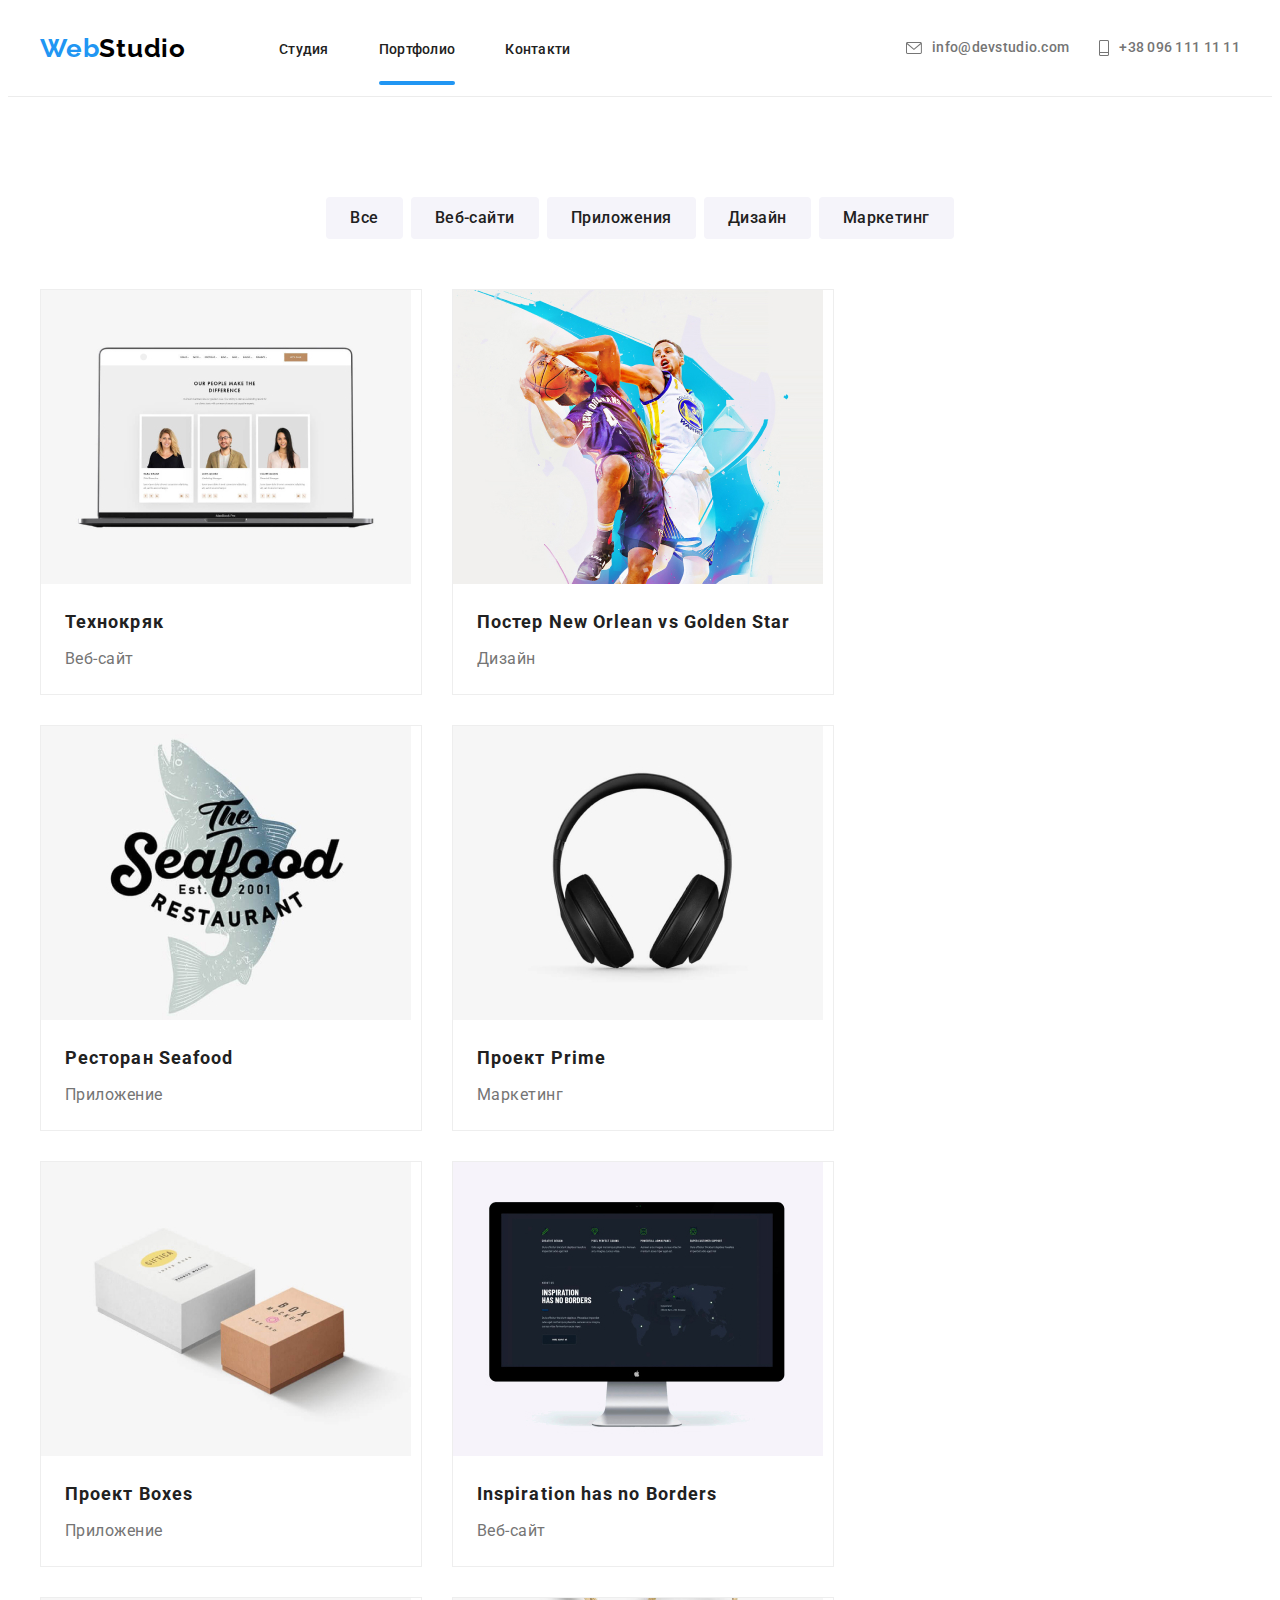
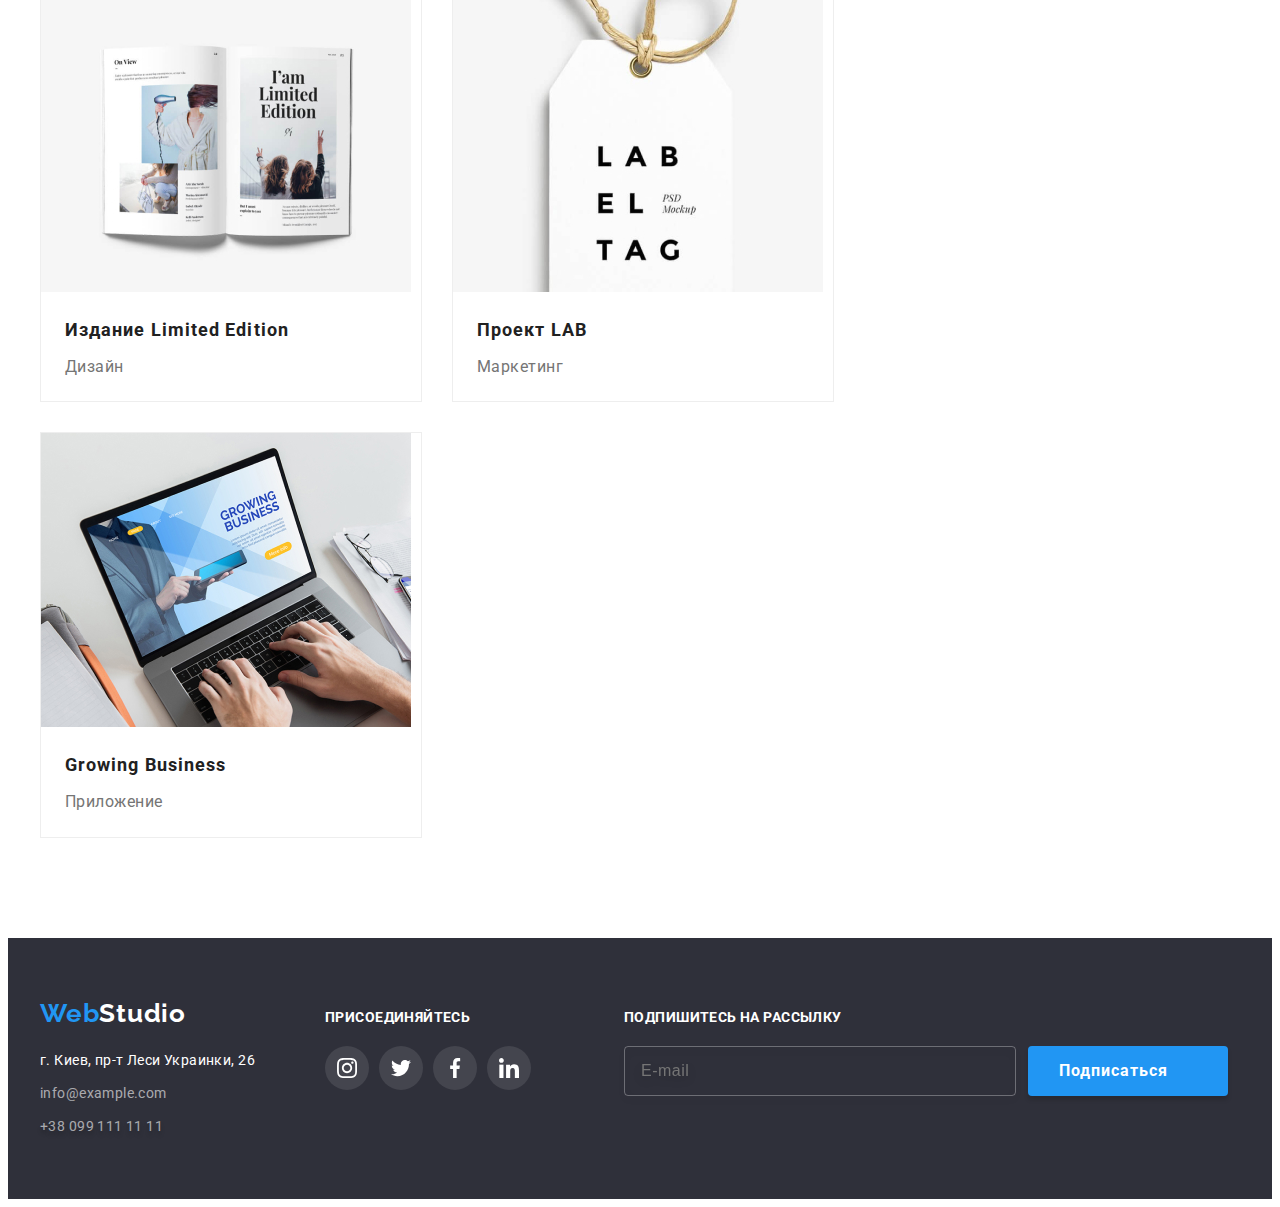
==== commit a7a40f31: "ver2" ====
--- a/portfolio.html
+++ b/portfolio.html
@@ -26,51 +26,48 @@
     <div class="page-container">
       <!-- шапка -->
       <header class="header">
-        <nav class="header-container container">
-          <nav class="header-navigation">
-            <a class="header-logo" href="./">
+        <nav class="header__container container">
+          <nav class="header__navigation">
+            <a class="header__logo" href="./">
               <span class="logo">Web</span>Studio
             </a>
             <ul class="header-list list">
-              <li class="header-item">
-                <a href="./" class="header-link link">Студия</a>
-              </li>
-              <li class="header-item">
-                <a href="./portfolio.html" class="header-link link curent"
+              <li class="header-list__item">
+                <a href="./" class="header-list__link link">Студия</a>
+              </li>
+              <li class="header-list__item">
+                <a href="./portfolio.html" class="header-list__link link curent"
                   >Портфолио</a
                 >
               </li>
-              <li class="header-item">
-                <a href="" class="header-link link">Контакти</a>
+              <li class="header-list__item">
+                <a href="" class="header-list__link link">Контакти</a>
               </li>
             </ul>
           </nav>
 
           <ul class="header-list list">
             <li class="contact-item">
-                <div class="button-primary">
-                    
-                    <a class="button-primary link" href="mailto:info@devstudio.com">
-                        <svg class="mail-icon" width="16" height="12">
-                        <use href="./images/icons.svg#icon-mail"></use>
-                          </svg> 
-                         info@devstudio.com
-                    </a>
-                </div>  
-                               
+              <div class="contact-item__button">
+                <a class="contact-item__button link" href="mailto:info@devstudio.com">
+                  <svg class="contact-item__icon" width="16" height="12">
+                    <use href="./images/icons.svg#icon-mail"></use>
+                  </svg>
+                  info@devstudio.com
+                </a>
+              </div>
             </li>
             <li class="contact-item">
-                <div class="button-primary">
-                    
-                <a class="button-primary link" href="tel:380961111111">
-                    <svg class="mail-icon" width="10" height="16">
-                        <use href="./images/icons.svg#icon-smartphone"></use>
-                    </svg>
-                    +38 096 111 11 11
-                </a>
-                </div>
+              <div class="contact-item__button">
+                <a class="contact-item__button link" href="tel:380961111111">
+                  <svg class="contact-item__icon" width="10" height="16">
+                    <use href="./images/icons.svg#icon-smartphone"></use>
+                  </svg>
+                  +38 096 111 11 11
+                </a>
+              </div>
             </li>
-        </ul>
+          </ul>
         </nav>
       </header>
 
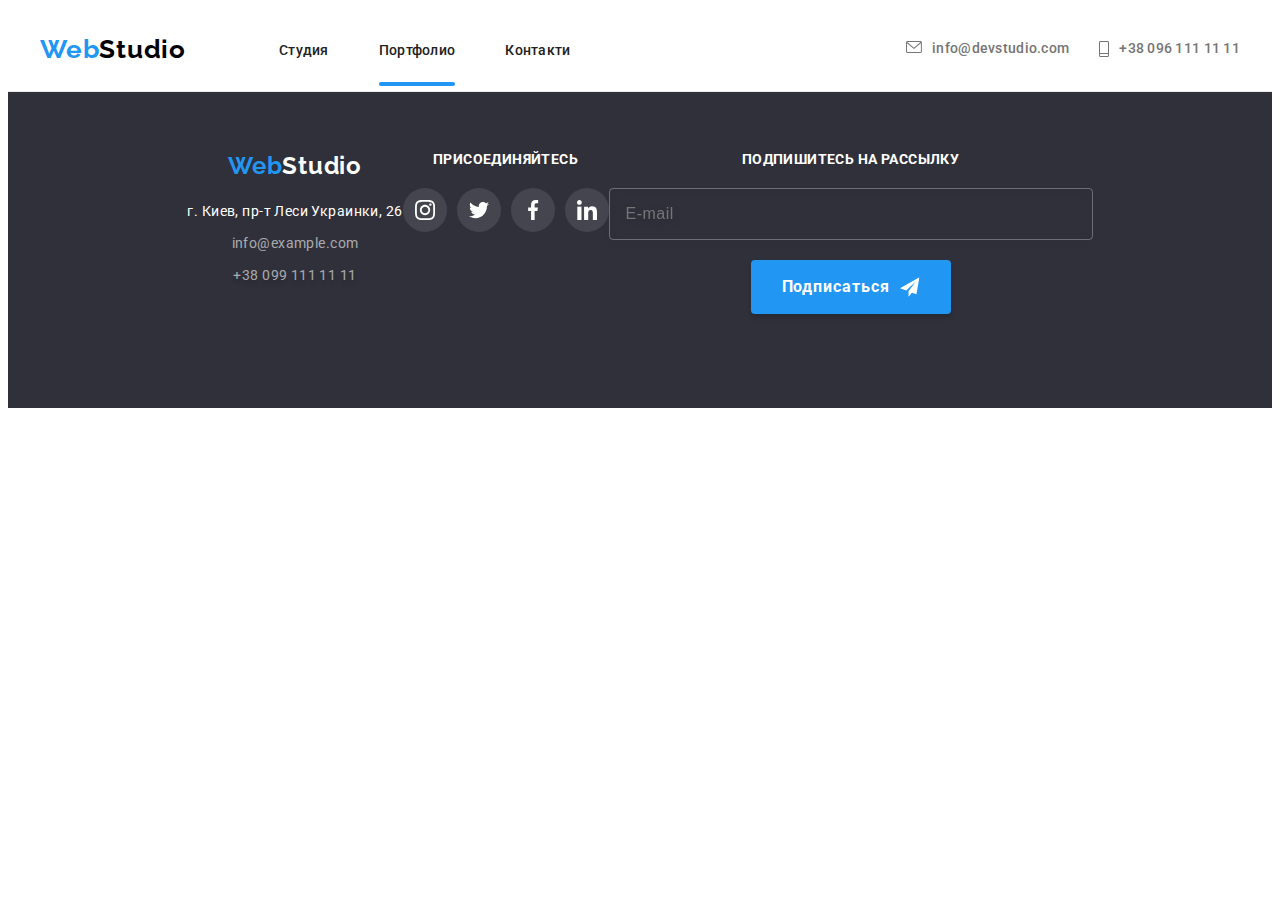
==== commit 25f00b0f: "4" ====
--- a/portfolio.html
+++ b/portfolio.html
@@ -33,7 +33,7 @@
             </a>
             <ul class="header-list list">
               <li class="header-list__item">
-                <a href="./" class="header-list__link link">Студия</a>
+                <a href="./" class="header-list__link link ">Студия</a>
               </li>
               <li class="header-list__item">
                 <a href="./portfolio.html" class="header-list__link link curent"
@@ -44,9 +44,14 @@
                 <a href="" class="header-list__link link">Контакти</a>
               </li>
             </ul>
+            <button class="open-menu-btn">
+            <svg class="open-menu__icon" width="40" height="40">
+              <use href="./images/icons.svg#icon-menu"></use>
+            </svg>
+          </button>
           </nav>
 
-          <ul class="header-list list">
+          <ul class="header-list__contact list">
             <li class="contact-item">
               <div class="contact-item__button">
                 <a class="contact-item__button link" href="mailto:info@devstudio.com">
@@ -68,12 +73,77 @@
               </div>
             </li>
           </ul>
-        </nav>
+          </nav>
+          <div class="mob-menu is-hidden">
+            <div class="container">
+              <div class="mob-menu-top">
+                <button class="close-menu-btn">
+                <svg class="close-menu__icon" width="40" height="40">
+                  <use href="./images/icons.svg#icon-close">
+                </svg>
+              </button>
+              <ul class="mob-menu__list list">
+                <li class="mob-menu__item">
+                  <a href="./" class="mob-menu__link link">Студия</a>
+                </li>
+                <li class="mob-menu__item">
+                  <a href="./portfolio.html" class="mob-menu__link link">Портфолио</a
+                  >
+                </li>
+                <li class="mob-menu__item">
+                  <a href="" class="mob-menu__link link ">Контакти</a>
+                </li>
+              </ul>
+              </div>
+              <div class="mob-menu-dn">
+                 <ul class="mob-menu-contact list">
+                <li class="mob-menu-contact-item">
+                  <div class="mob-menu-contact-item__button">
+                    <a class="mob-menu-contact-item__button--tel link" href="tel:380961111111">
+                      +38 096 111 11 11
+                    </a>
+                  </div>
+                </li>
+                <li class="mob-menu-contact-item">
+                  <div class="mob-menu-contact-item__button">
+                    <a class="mob-menu-contact-item__button--mail link" href="mailto:info@devstudio.com">
+                      info@devstudio.com
+                    </a>
+                  </div>
+                </li>
+              </ul>
+              <ul class="mob-menu-socials list">
+                <li class="mob-menu-socials__item">
+                  <a class="mob-menu-socials__link" href="">
+                    Instagram
+                  </a>
+                </li>
+                <li class="mob-menu-socials__item">
+                  <a class="mob-menu-socials__link" href="">
+                    Twitter
+                  </a>
+                </li>
+                <li class="mob-menu-socials__item">
+                  <a class="mob-menu-socials__link" href="">
+                    Facebook
+                  </a>
+                </li>
+                <li class="mob-menu-socials__item">
+                  <a class="mob-menu-socials__link" href="">
+                    LinkedIn
+                  </a>
+                </li>
+              </ul>
+              </div>
+             
+            </div>
+           </div>
+          </div>
       </header>
 
       <main>
         <!-- фільтр -->
-        <section class="filter">
+        <!-- <section class="filter">
           <div class="portfolio-container container">
             <h2 class="visually-hidden">Results</h2>
             <ul class="filter-list list">
@@ -212,7 +282,7 @@
               </li>
            </ul>
           </div>
-        </section>
+        </section> -->
        
       </main>
 
@@ -292,6 +362,7 @@
           
         </div>
       </footer>
+      <script src="./js/menu.js"></script>
     </div>
   </body>
 </html>
--- a/CSS/main.min.css
+++ b/CSS/main.min.css
@@ -1,2 +1,2 @@
-:root{--main-text-color: #212121;--hover-text-color: #2196f3;--hero-text-color: #fff;--second-text-color: #757575;--btn-bkground-v1: #2196f3;--btn-bkground-v2: #f5f4fa;--background-color: #2f303a}h1,h2,h3,h4,h5,h6,p{margin:0}ul{margin:0;padding:0}button{cursor:pointer}body{font-family:'Roboto', sans-serif;color:var(--second-text-color)}img{display:block;max-width:100%;height:auto}address{font-style:normal}.visually-hidden{position:absolute;white-space:nowrap;width:1px;height:1px;overflow:hidden;border:0;padding:0;clip:rect(0 0 0 0);clip-path:inset(50%);margin:-1px}.is-hidden{visibility:hidden;opacity:0;pointer-events:0}.list{list-style:none}.link{text-decoration:none}.container{display:flex;width:1200px;padding-left:15px;padding-right:15px;margin:0 auto}.contact-item__button{border-radius:4px;border-color:rgba(0,0,0,0);font-family:inherit;background:rgba(0,0,0,0);color:var(--second-text-color);display:flex;text-align:center;justify-content:center;align-items:center;font-weight:500;font-size:14px;line-height:1.14;letter-spacing:.02em;transition:color 250ms cubic-bezier(0.4, 0, 0.2, 1)}.contact-item__button:focus,.contact-item__button:hover{color:var(--hover-text-color)}.contact-item:not(:last-child){margin-right:30px}.footer-form__submit{border-radius:4px;border-color:rgba(0,0,0,0);font-family:inherit;background:#2196F3;color:var(--hero-text-color);display:flex;text-align:center;justify-content:center;align-items:center;font-weight:700;font-size:16px;line-height:1.87;letter-spacing:.06em;width:200px;box-shadow:0px 4px 4px rgba(0,0,0,0.15);margin-left:12px;padding:10px 29px}.hero__button{border-radius:4px;border-color:rgba(0,0,0,0);font-family:inherit;background:#2196F3;color:var(--hero-text-color);display:flex;text-align:center;justify-content:center;align-items:center;font-weight:700;font-size:16px;line-height:1.87;letter-spacing:.06em;padding:10px 32px;box-shadow:0 4px 4px rgba(0,0,0,0.15);margin:0 auto}.filter-button{border-radius:4px;border-color:rgba(0,0,0,0);font-family:inherit;background:var(--btn-bkground-v2);color:var(--main-text-color);display:flex;text-align:center;justify-content:center;align-items:center;font-weight:500;font-size:16px;line-height:1.62;letter-spacing:.03em;padding:6px 22px;transition:color 250ms cubic-bezier(0.4, 0, 0.2, 1),background-color 250ms cubic-bezier(0.4, 0, 0.2, 1),filter 250ms cubic-bezier(0.4, 0, 0.2, 1)}.filter-button:focus,.filter-button:hover{color:var(--hero-text-color);background-color:var(--btn-bkground-v1);filter:drop-shadow(0px 4px 4px rgba(0,0,0,0.25))}.modal__submit{border-radius:4px;border-color:rgba(0,0,0,0);font-family:inherit;background:#2196F3;color:var(--hero-text-color);display:flex;text-align:center;justify-content:center;align-items:center;font-weight:700;font-size:16px;line-height:1.87;letter-spacing:.06em;width:200px;height:50px;box-shadow:0px 4px 4px rgba(0,0,0,0.15);margin:0 auto;margin-top:30px}.modal__submit:focus{background:#188CE8}.section-title{font-weight:700;font-size:36px;line-height:1.16;letter-spacing:.03em;text-align:center;margin-bottom:50px}.backdrop{width:100vw;height:100vh;background-color:rgba(0,0,0,0.2);position:fixed;top:0;left:0;transition:opacity 1000ms cubic-bezier(0.4, 0, 0.2, 1),scale 1000ms cubic-bezier(0.4, 0, 0.2, 1),visibility 1000ms cubic-bezier(0.4, 0, 0.2, 1),rotate 1000ms cubic-bezier(0.4, 0, 0.2, 1)}.backdrop.is-hidden .modal{transform:scale(0) rotate(-380deg)}.modal{width:528px;min-height:581px;background-color:#fff;position:absolute;box-shadow:0px 1px 3px rgba(0,0,0,0.12),0px 1px 1px rgba(0,0,0,0.14),0px 2px 1px rgba(0,0,0,0.2);border-radius:4px;top:50%;left:50%;transform:scale(1) translate(-50%, -50%) rotate(0);transition:transform 1000ms;transform-origin:top left;padding:40px}.modal__close{display:flex;text-align:center;justify-content:center;align-items:center;position:absolute;top:8px;right:8px;width:30px;height:30px;background-color:transparent;border:1px solid rgba(0,0,0,0.1);border-radius:50%;transition:color 250ms cubic-bezier(0.4, 0, 0.2, 1)}.modal__close:focus,.modal__close:hover{color:var(--hover-text-color)}.modal__close-icon{fill:currentColor}.modal__title{font-weight:700;font-size:20px;line-height:1.15;letter-spacing:.03em;text-align:center;color:#212121;margin-bottom:12px}.modal-form__field{margin-bottom:10px}.form__input-wrap{position:relative}.form__input{width:100%;height:40px;border:1px solid rgba(33,33,33,0.2);box-sizing:border-box;border-radius:4px;outline:none;padding-left:25px;padding-right:10px;background-color:transparent;color:#212121;transition:border-color 250ms cubic-bezier(0.4, 0, 0.2, 1)}.form__input:focus{border-color:#2196F3}.form__input::placeholder{font-size:12px;color:rgba(117,117,117,0.5)}.form__input-icon{position:absolute;top:50%;transform:translateY(-50%);left:5px;fill:var(--main-text-color);transition:fill 250ms cubic-bezier(0.4, 0, 0.2, 1)}.form__input:focus+.form__input-icon{fill:#2196F3}.form__text{width:100%;height:120px;margin-bottom:10px;border:1px solid rgba(33,33,33,0.2);box-sizing:border-box;border-radius:4px;outline:none;padding:12px 16px;background-color:transparent;color:#212121;resize:none;transition:border-color 250ms cubic-bezier(0.4, 0, 0.2, 1)}.form__text:focus{border-color:#2196F3}.form__text::placeholder{font-size:12px;color:rgba(117,117,117,0.5)}.form__name-label{font-weight:400;font-size:12px;line-height:1.67;letter-spacing:.01em;display:block;margin-bottom:4px;color:#757575}.form__check-text{display:flex;text-align:center;justify-content:center;align-items:center;font-weight:400;font-size:14px;line-height:1.71;letter-spacing:.03em;color:#757575}.form__check-text span{width:16px;height:15px;border:1px solid #000000;border-radius:2px;margin-right:9px;display:flex;align-items:center}.form__check:checked+.form__check-text span{background:#2196F3;border:none}.form__icon-check{fill:#fff}.form__check-link{text-decoration-line:underline;color:#2196F3;margin-left:5px}.socials{display:flex;text-align:center;justify-content:center;align-items:center}.socials__item{width:44px;height:44px}.socials__item+.socials__item{margin-left:10px}.socials__link{display:flex;text-align:center;justify-content:center;align-items:center;width:100%;height:100%;border-radius:50%;background:#fff;color:#afb1b8;transition:color 250ms cubic-bezier(0.4, 0, 0.2, 1),background-color 250ms cubic-bezier(0.4, 0, 0.2, 1)}.socials__link:focus,.socials__link:hover{background-color:var(--hover-text-color);color:var(--hero-text-color)}.socials__icon{fill:currentColor}.header{padding-top:25px;padding-bottom:32px;border-bottom:1px solid #ececec}.header__container{align-items:center;justify-content:space-between}.header__navigation{display:flex;align-items:center}.header__logo{font-weight:700;font-size:26px;line-height:1.19;letter-spacing:.03em;font-family:Raleway;color:#000;text-decoration:none;margin-right:93px}.logo{color:#2196f3}.header-list{display:flex}.header-list__item:not(:last-child){margin-right:50px}.header-list__link{font-weight:500;font-size:14px;line-height:1.14;letter-spacing:.02em;color:var(--main-text-color);transition:color 250ms cubic-bezier(0.4, 0, 0.2, 1);position:relative}.header-list__link:focus,.header-list__link:hover{color:var(--hover-text-color)}.header-list__link.curent::after{content:'';width:100%;height:4px;background-color:var(--btn-bkground-v1);border-radius:2px;position:absolute;left:0;bottom:-28px}.contact-item__icon{fill:currentColor;margin-right:10px}.footer{background-color:var(--background-color);color:#fff;padding-top:60px;padding-bottom:60px}.footer__container{align-items:baseline}.footer__adress-container{flex-direction:column}.footer__logo{font-weight:700;font-size:26px;line-height:1.19;letter-spacing:.03em;display:flex;font-family:Raleway;margin-bottom:20px;text-decoration:none;color:#fff}.footer__contact{font-weight:400;font-size:14px;line-height:1.71;letter-spacing:.03em;font-style:normal;display:flex;flex-direction:column;align-content:space-between}.contact-container:not(:last-child){margin-bottom:9px}.footer__mail{color:rgba(255,255,255,0.6)}.footer__tel{color:rgba(255,255,255,0.6);text-shadow:0 4px 4px rgba(0,0,0,0.25)}.footer__social-container{display:flex;flex-direction:column;margin-left:70px}.footer__social-title{font-weight:700;font-size:14px;line-height:1.14;letter-spacing:.03em;text-transform:uppercase;color:var(--hero-text-color);margin-bottom:20px}.footer__socials-link{color:#fff;background-color:rgba(255,255,255,0.1)}.comand-social-icon{fill:currentColor}.footer__form-container{display:flex;flex-direction:column;margin-left:93px}.footer-form__title{font-weight:700;font-size:14px;line-height:1.14;letter-spacing:.03em;text-transform:uppercase;color:#FFFFFF;margin-bottom:20px}.footer-form{display:flex;height:50px}.footer-form__input{font-weight:400;font-size:16px;line-height:1.25;letter-spacing:.03em;width:358px;border:1px solid rgba(255,255,255,0.3);filter:drop-shadow(0px 4px 4px rgba(0,0,0,0.15));border-radius:4px;padding:15px 16px;background-color:transparent;align-items:center;color:rgba(255,255,255,0.6)}.footer-form__submit-send{margin-left:10px;fill:currentColor}.hero{width:1600px;margin:0 auto;background-color:var(--background-color);background-image:linear-gradient(rgba(47,48,58,0.4), rgba(47,48,58,0.4)),url(../images/Img.jpg);background-repeat:no-repeat;background-position:center;background-size:cover}.hero__container{flex-direction:column;align-items:center;padding-top:200px;padding-bottom:200px}.hero__title{font-weight:900;font-size:44px;line-height:1.36;letter-spacing:.06em;display:flex;text-align:center;justify-content:center;align-items:center;text-transform:uppercase;color:var(--hero-text-color);width:696px;height:120px;margin-bottom:30px}.benefits{padding-top:94px;padding-bottom:94px}.benefits-list{display:flex;justify-content:space-between}.benefits-list__item{width:270px}.benefits-list__item:not(:last-child){margin-right:30px}.benefits-list__tittle{font-weight:700;font-size:14px;line-height:1.14;letter-spacing:0.03em;text-transform:uppercase;color:var(--main-text-color);margin-bottom:10px}.benefits-list__icon-field{display:flex;text-align:center;justify-content:center;align-items:center;width:270px;height:120px;background:#f5f4fa;border-radius:4px;margin-bottom:30px}.benefits-list__text{font-weight:400;font-size:14px;line-height:1.71;letter-spacing:.03em}.examples{padding-bottom:94px}.examples__container{flex-direction:column}.examples__title{color:var(--main-text-color)}.examles-list{display:flex;justify-content:space-between}.examles-list__item{position:relative}.examles-list__item:not(:last-child){margin-right:30px}.examles-list__container{width:100%;height:70px;background-color:rgba(47,48,58,0.8);position:absolute;bottom:0;left:0;padding:27px}.examles-list__text{font-weight:700;font-size:14px;line-height:1.14;letter-spacing:.03em;text-align:center;text-transform:uppercase;color:#fff}.comand{background-color:var(--btn-bkground-v2);padding-top:94px;padding-bottom:94px}.comand__container{flex-direction:column}.comand__title{color:var(--main-text-color)}.comand-list{display:flex;flex-wrap:wrap;margin-right:-30px;margin-bottom:-30px}.comand-list__item{flex-basis:calc(100% / 4 - 30px);background-color:#fff;margin-right:30px;margin-bottom:30px;filter:drop-shadow(0px 4px 4px rgba(0,0,0,0.25))}.comand-list__content{padding-top:30px;padding-bottom:30px}.comand-list__member{font-weight:500;font-size:16px;line-height:1.19;letter-spacing:.03em;text-align:center;color:var(--main-text-color);margin-bottom:10px}.comand-list__job{font-weight:400;font-size:16px;line-height:1.19;letter-spacing:.03em;text-align:center;margin-bottom:16px}.clients{padding-top:94px;padding-bottom:94px}.clients__container{flex-direction:column}.clients__title{color:var(--main-text-color)}.clients-list{display:flex;justify-content:space-between}.clients-list__item{width:170px;height:92px}.clients-list__link{display:flex;text-align:center;justify-content:center;align-items:center;width:100%;height:100%;border:1px solid #afb1b8;box-sizing:border-box;border-radius:4px;color:#afb1b8;transition:color 250ms cubic-bezier(0.4, 0, 0.2, 1),border-color 250ms cubic-bezier(0.4, 0, 0.2, 1)}.clients-list__link:focus,.clients-list__link:hover{border-color:var(--hover-text-color);color:var(--hover-text-color)}.clients-list__icon{fill:currentColor}.filter{padding-top:100px;padding-bottom:100px}.portfolio-container{flex-direction:column;align-items:center}.filter-list{display:flex;justify-content:space-between;margin-bottom:50px}.filter-item:not(:last-child){margin-right:8px}.results-list{display:flex;flex-wrap:wrap;margin-right:-30px;margin-bottom:-30px}.results-item{border:1px solid #eee;flex-basis:calc(100% / 3 - 30px);background-color:#fff;margin-right:30px;margin-bottom:30px;transition:filter 250ms cubic-bezier(0.4, 0, 0.2, 1)}.results-item:focus,.results-item:hover{filter:drop-shadow(0px 4px 4px rgba(0,0,0,0.25))}.results-item:focus .result-description,.results-item:hover .result-description{transform:translateY(0)}.results-content{padding:20px 24px}.results-name{font-weight:700;font-size:18px;line-height:2;letter-spacing:.06em;color:var(--main-text-color);margin-bottom:4px}.results-group{font-weight:400;font-size:16px;line-height:1.87;letter-spacing:.03em}.result-img-container{position:relative;overflow:hidden}.result-description{font-weight:400;font-size:18px;line-height:1.56;letter-spacing:.03em;color:var(--hero-text-color);padding:63px 24px;background-color:rgba(33,150,243,0.9);height:100%;margin-top:-1px;margin-left:-1px;margin-right:-1px;position:absolute;top:0;left:0;transform:translatey(101%);transition:transform 250ms cubic-bezier(0.4, 0, 0.2, 1);overflow:auto}
+:root{--main-text-color: #212121;--hover-text-color: #2196f3;--hero-text-color: #fff;--second-text-color: #757575;--btn-bkground-v1: #2196f3;--btn-bkground-v2: #f5f4fa;--background-color: #2f303a}h1,h2,h3,h4,h5,h6,p{margin:0}ul{margin:0;padding:0}button{cursor:pointer}body{font-family:'Roboto', sans-serif;color:var(--second-text-color)}img{display:block;max-width:100%;height:auto}address{font-style:normal}.visually-hidden{position:absolute;white-space:nowrap;width:1px;height:1px;overflow:hidden;border:0;padding:0;clip:rect(0 0 0 0);clip-path:inset(50%);margin:-1px}.is-hidden{visibility:hidden;opacity:0;pointer-events:0}.list{list-style:none}.link{text-decoration:none}.container{padding-left:15px;padding-right:15px;margin:0 auto;width:100%}@media screen and (min-width: 480px){.container{width:480px}}@media screen and (min-width: 768px){.container{width:768px}}@media screen and (min-width: 1200px){.container{width:1200px}}.contact-item__button{border-radius:4px;border-color:rgba(0,0,0,0);font-family:inherit;background:rgba(0,0,0,0);color:var(--second-text-color);font-weight:500;font-size:14px;line-height:1.14;letter-spacing:.02em;display:flex;transition:color 250ms cubic-bezier(0.4, 0, 0.2, 1)}.contact-item__button:focus,.contact-item__button:hover{color:var(--hover-text-color)}@media screen and (min-width: 768px){.contact-item:not(:last-child){margin-bottom:10px}}@media screen and (min-width: 1200px){.contact-item:not(:last-child){margin-right:30px;margin-bottom:0}}.footer-form__submit{border-radius:4px;border-color:rgba(0,0,0,0);font-family:inherit;background:#2196F3;color:var(--hero-text-color);display:flex;text-align:center;justify-content:center;align-items:center;font-weight:700;font-size:16px;line-height:1.87;letter-spacing:.06em;width:200px;box-shadow:0px 4px 4px rgba(0,0,0,0.15);padding:10px 29px}.hero__button{border-radius:4px;border-color:rgba(0,0,0,0);font-family:inherit;background:#2196F3;color:var(--hero-text-color);display:flex;text-align:center;justify-content:center;align-items:center;font-weight:700;font-size:16px;line-height:1.87;letter-spacing:.06em;padding:10px 32px;box-shadow:0 4px 4px rgba(0,0,0,0.15);margin:0 auto}.filter-button{border-radius:4px;border-color:rgba(0,0,0,0);font-family:inherit;background:var(--btn-bkground-v2);color:var(--main-text-color);display:flex;text-align:center;justify-content:center;align-items:center;font-weight:500;font-size:16px;line-height:1.62;letter-spacing:.03em;padding:6px 22px;transition:color 250ms cubic-bezier(0.4, 0, 0.2, 1),background-color 250ms cubic-bezier(0.4, 0, 0.2, 1),filter 250ms cubic-bezier(0.4, 0, 0.2, 1)}.filter-button:focus,.filter-button:hover{color:var(--hero-text-color);background-color:var(--btn-bkground-v1);filter:drop-shadow(0px 4px 4px rgba(0,0,0,0.25))}.modal__submit{border-radius:4px;border-color:rgba(0,0,0,0);font-family:inherit;background:#2196F3;color:var(--hero-text-color);display:flex;text-align:center;justify-content:center;align-items:center;font-weight:700;font-size:16px;line-height:1.87;letter-spacing:.06em;width:200px;height:50px;box-shadow:0px 4px 4px rgba(0,0,0,0.15);margin:0 auto;margin-top:30px}.modal__submit:focus{background:#188CE8}.section-title{text-align:center;margin-bottom:30px;font-weight:700;font-size:28px;line-height:1.18;letter-spacing:.03em}@media screen and (min-width: 1200px){.section-title{font-weight:700;font-size:36px;line-height:1.16;letter-spacing:.03em;margin-bottom:50px}}.backdrop{width:100vw;height:100vh;background-color:rgba(0,0,0,0.2);position:fixed;top:0;left:0;transition:opacity 1000ms cubic-bezier(0.4, 0, 0.2, 1),scale 1000ms cubic-bezier(0.4, 0, 0.2, 1),visibility 1000ms cubic-bezier(0.4, 0, 0.2, 1),rotate 1000ms cubic-bezier(0.4, 0, 0.2, 1)}.backdrop.is-hidden .modal{transform:scale(0) rotate(-380deg)}.modal{width:94%;min-height:581px;background-color:#fff;position:absolute;box-shadow:0px 1px 3px rgba(0,0,0,0.12),0px 1px 1px rgba(0,0,0,0.14),0px 2px 1px rgba(0,0,0,0.2);border-radius:4px;top:50%;left:50%;transform:scale(1) translate(-50%, -50%) rotate(0);transition:transform 1000ms;transform-origin:top left;padding:40px}@media screen and (min-width: 480px){.modal{width:450px}}@media screen and (min-width: 1200px){.modal{width:528px}}.modal__close{display:flex;text-align:center;justify-content:center;align-items:center;position:absolute;top:8px;right:8px;width:30px;height:30px;background-color:transparent;border:1px solid rgba(0,0,0,0.1);border-radius:50%;transition:color 250ms cubic-bezier(0.4, 0, 0.2, 1)}.modal__close:focus,.modal__close:hover{color:var(--hover-text-color)}.modal__close-icon{fill:currentColor}.modal__title{font-weight:700;font-size:20px;line-height:1.5;letter-spacing:.03em;text-align:center;color:#212121;margin-bottom:12px}@media screen and (min-width: 1200px){.modal__title{font-weight:700;font-size:20px;line-height:1.15;letter-spacing:.03em}}.modal-form__field{margin-bottom:10px}.form__input-wrap{position:relative}.form__input{width:100%;height:40px;border:1px solid rgba(33,33,33,0.2);box-sizing:border-box;border-radius:4px;outline:none;padding-left:25px;padding-right:10px;background-color:transparent;color:#212121;transition:border-color 250ms cubic-bezier(0.4, 0, 0.2, 1)}.form__input:focus{border-color:#2196F3}.form__input::placeholder{font-size:12px;color:rgba(117,117,117,0.5)}.form__input-icon{position:absolute;top:50%;transform:translateY(-50%);left:5px;fill:var(--main-text-color);transition:fill 250ms cubic-bezier(0.4, 0, 0.2, 1)}.form__input:focus+.form__input-icon{fill:#2196F3}.form__text{width:100%;height:120px;margin-bottom:10px;border:1px solid rgba(33,33,33,0.2);box-sizing:border-box;border-radius:4px;outline:none;padding:12px 16px;background-color:transparent;color:#212121;resize:none;transition:border-color 250ms cubic-bezier(0.4, 0, 0.2, 1)}.form__text:focus{border-color:#2196F3}.form__text::placeholder{font-size:12px;color:rgba(117,117,117,0.5)}.form__name-label{font-weight:400;font-size:12px;line-height:1.67;letter-spacing:.01em;display:block;margin-bottom:4px;color:#757575}.form__check-text{display:flex;text-align:center;justify-content:center;align-items:center;font-weight:400;font-size:12px;line-height:1.16;letter-spacing:.03em;color:#757575}.form__check-text span{width:16px;height:15px;border:1px solid #000000;border-radius:2px;margin-right:9px;display:flex;align-items:center}@media screen and (min-width: 1200px){.form__check-text{font-weight:400;font-size:14px;line-height:1.71;letter-spacing:.03em}}.form__check:checked+.form__check-text span{background:#2196F3;border:none}.form__icon-check{fill:#fff}.form__check-link{text-decoration-line:underline;color:#2196F3;margin-left:5px}.socials{display:flex;text-align:center;justify-content:center;align-items:center}.socials__item{width:44px;height:44px}.socials__item+.socials__item{margin-left:10px}.socials__link{display:flex;text-align:center;justify-content:center;align-items:center;width:100%;height:100%;border-radius:50%;background:#fff;color:#afb1b8;transition:color 250ms cubic-bezier(0.4, 0, 0.2, 1),background-color 250ms cubic-bezier(0.4, 0, 0.2, 1)}.socials__link:focus,.socials__link:hover{background-color:var(--hover-text-color);color:var(--hero-text-color)}.socials__icon{fill:currentColor}.header{border-bottom:1px solid #ececec;padding-top:16px;padding-bottom:16px}@media screen and (min-width: 768px){.header{padding-top:26px;padding-bottom:26px}}@media screen and (min-width: 768px){.header__container{display:flex;align-items:center;justify-content:space-between}}.header__navigation{display:flex;align-items:center}.header__logo{font-weight:700;font-size:26px;line-height:1.19;letter-spacing:.03em;font-family:Raleway;color:#000;text-decoration:none}@media screen and (min-width: 768px){.header__logo{margin-right:88px}}@media screen and (min-width: 1200px){.header__logo{margin-right:93px}}.logo{color:#2196f3}.header-list{display:none}@media screen and (min-width: 768px){.header-list{display:flex}}.header-list__item:not(:last-child){margin-right:50px}.header-list__link{font-weight:500;font-size:14px;line-height:1.14;letter-spacing:.02em;color:var(--main-text-color);transition:color 250ms cubic-bezier(0.4, 0, 0.2, 1);position:relative}.header-list__link:focus,.header-list__link:hover{color:var(--hover-text-color)}.header-list__link.curent::after{content:'';width:100%;height:4px;background-color:var(--btn-bkground-v1);border-radius:2px;position:absolute;left:0;bottom:-28px}.header-list__contact{display:none}@media screen and (min-width: 768px){.header-list__contact{display:flex;flex-direction:column;justify-content:flex-end}}@media screen and (min-width: 1200px){.header-list__contact{display:flex;flex-direction:row}}.contact-item__icon{fill:currentColor;margin-right:10px}.open-menu-btn{margin-left:auto;display:flex;text-align:center;justify-content:center;align-items:center;position:absolute;margin-bottom:30px;top:10px;right:15px;width:40px;height:40px;background-color:transparent;border:none;color:#000}.open-menu-btn:focus,.open-menu-btn:hover{color:var(--hover-text-color)}@media screen and (min-width: 768px){.open-menu-btn{display:none}}.open-menu__icon{fill:currentColor}.mob-menu{position:fixed;background-color:#fff;width:100vw;height:100vh;top:0;z-index:5;padding-top:48px;padding-bottom:48px;padding-left:40px;padding-right:25px}.mob-menu .container{display:flex;height:100%;width:100%;flex-direction:column;justify-content:space-between}.close-menu-btn{display:flex;text-align:center;justify-content:center;align-items:center;position:absolute;top:21px;right:25px;width:40px;height:40px;background-color:transparent;border:none;color:#212121}.close-menu-btn:focus,.close-menu-btn:hover{color:var(--hover-text-color)}.close-menu__icon{fill:currentColor}.mob-menu__item:not(:last-child){margin-bottom:43px}.mob-menu__link{font-weight:500;font-size:40px;line-height:calc(47 / 40);text-align:center;letter-spacing:0.02em;color:#212121}.mob-menu__link:focus,.mob-menu__link:hover{color:var(--hover-text-color)}.mob-menu-contact-item:not(:last-child){margin-bottom:32px}.mob-menu-contact-item__button--tel{font-weight:500;font-size:34px;line-height:1.18;letter-spacing:.02em;color:#2196F3}.mob-menu-contact-item__button--mail{font-weight:500;font-size:24px;line-height:1.16;letter-spacing:.02em;color:#757575}.mob-menu-contact{margin-bottom:64px}.mob-menu-socials{display:flex;justify-content:space-between}.mob-menu-socials__item:not(:last-child){margin-right:20px}.mob-menu-socials__item:not(:last-child)::after{content:"";position:relative;left:10px;top:0;width:22px;height:0px;border:1px solid rgba(33,33,33,0.2);transform:rotate(90deg)}.mob-menu-socials__link{font-weight:500;font-size:18px;line-height:1.22;letter-spacing:.02em;color:#2196F3;text-decoration:none}.footer{background-color:var(--background-color);color:#fff;padding-top:60px;padding-bottom:60px}.footer__container{display:flex;flex-wrap:wrap;flex-direction:column}@media screen and (min-width: 768px){.footer__container{flex-direction:row;justify-content:center}}@media screen and (min-width: 768px){.footer__container-item{flex-basis:calc(100% / 2 - 30px)}}@media screen and (min-width: 1200px){.footer__container-item{flex-basis:calc(100% / 4 - 30px)}}.footer__adress-container{margin-bottom:60px}.footer__logo{display:flex;justify-content:center;font-weight:700;font-size:24px;line-height:1.17;letter-spacing:.03em;font-family:Raleway;margin-bottom:20px;text-decoration:none;color:#fff}.footer__contact{font-weight:400;font-size:14px;line-height:1.71;letter-spacing:.03em;font-style:normal;display:flex;flex-direction:column;align-items:center}.contact-container:not(:last-child){margin-bottom:8px}.footer__mail{color:rgba(255,255,255,0.6)}.footer__tel{color:rgba(255,255,255,0.6);text-shadow:0 4px 4px rgba(0,0,0,0.25)}.footer__social-container{margin-bottom:60px}.footer__social-title{font-weight:700;font-size:14px;line-height:1.14;letter-spacing:.03em;display:flex;text-transform:uppercase;color:var(--hero-text-color);margin-bottom:20px;justify-content:center}.footer__socials-link{color:#fff;background-color:rgba(255,255,255,0.1)}.comand-social-icon{fill:currentColor}.footer__form-container{display:flex;flex-direction:column;align-items:center}.footer-form__title{font-weight:700;font-size:14px;line-height:1.14;letter-spacing:.03em;text-transform:uppercase;color:#FFFFFF;margin-bottom:20px}.footer-form{display:flex;flex-direction:column;align-items:center}.footer-form__input{font-weight:400;font-size:16px;line-height:1.25;letter-spacing:.03em;min-width:430px;border:1px solid rgba(255,255,255,0.3);filter:drop-shadow(0px 4px 4px rgba(0,0,0,0.15));border-radius:4px;padding:15px 16px;background-color:transparent;color:rgba(255,255,255,0.6);margin-bottom:20px}@media screen and (min-width: 768px){.footer-form__input{min-width:450px}}.footer-form__submit-send{margin-left:10px;fill:currentColor}.hero{width:100%;background-color:var(--background-color);background-image:linear-gradient(rgba(47,48,58,0.4), rgba(47,48,58,0.4)),url(../images/mob_header_1x.png);background-repeat:no-repeat;background-position:center;background-size:cover}@media (min-device-pixel-ratio: 2), (min-resolution: 2dppx){.hero{background-image:linear-gradient(rgba(47,48,58,0.4), rgba(47,48,58,0.4)),url(../images/mob_header_img_2x.png)}}@media screen and (min-width: 768px){.hero{background-image:linear-gradient(rgba(47,48,58,0.4), rgba(47,48,58,0.4)),url(../images/tab_header_img_1x.png)}}@media screen and (min-width: 768px) and (min-device-pixel-ratio: 2), screen and (min-width: 768px) and (min-resolution: 2dppx){.hero{background-image:linear-gradient(rgba(47,48,58,0.4), rgba(47,48,58,0.4)),url(../images/tab_header_img_2x.png)}}.hero__container{display:flex;flex-direction:column;align-items:center;padding-top:118px;padding-bottom:118px}@media screen and (min-width: 768px){.hero__container{padding:118px 60px}}@media screen and (min-width: 1200px){.hero__container{padding-top:200px;padding-bottom:200px}}.hero__title{display:flex;text-align:center;justify-content:center;align-items:center;font-weight:900;font-size:26px;line-height:1.62;letter-spacing:.06em;text-transform:uppercase;color:var(--hero-text-color);margin-bottom:30px}@media screen and (min-width: 1200px){.hero__title{font-weight:900;font-size:44px;line-height:1.36;letter-spacing:.06em}}.benefits{padding-top:60px;padding-bottom:60px}@media screen and (min-width: 1200px){.benefits{padding-top:94px;padding-bottom:94px}}.benefits-list{margin-bottom:-30px}@media screen and (min-width: 768px){.benefits-list{display:flex;flex-wrap:wrap;margin-right:-30px}}.benefits-list__item{margin-bottom:30px}@media screen and (min-width: 768px){.benefits-list__item{flex-basis:calc(100% / 2 - 30px);margin-right:30px}}@media screen and (min-width: 1200px){.benefits-list__item{flex-basis:calc(100% / 4 - 30px)}}.benefits-list__tittle{font-weight:700;font-size:14px;line-height:1.14;letter-spacing:.03em;text-transform:uppercase;color:var(--main-text-color);margin-bottom:10px}@media screen and (max-width: 767px){.benefits-list__tittle{display:flex;justify-content:center}}.benefits-list__icon-field{display:flex;text-align:center;justify-content:center;align-items:center;width:100%;height:120px;background:#f5f4fa;border-radius:4px;margin-bottom:30px}.benefits-list__text{font-weight:400;font-size:14px;line-height:1.71;letter-spacing:.03em}.examples{padding-bottom:94px}@media screen and (max-width: 1199px){.examples{display:none}}.examples__container{flex-direction:column}.examples__title{color:var(--main-text-color)}.examles-list{display:flex;justify-content:space-between}.examles-list__item{position:relative}.examles-list__item:not(:last-child){margin-right:30px}.examles-list__container{width:100%;height:70px;background-color:rgba(47,48,58,0.8);position:absolute;bottom:0;left:0;padding:27px}.examles-list__text{font-weight:700;font-size:14px;line-height:1.14;letter-spacing:.03em;text-align:center;text-transform:uppercase;color:#fff}.comand{background-color:var(--btn-bkground-v2);padding-top:60px;padding-bottom:60px}@media screen and (min-width: 1200px){.comand{padding-top:94px;padding-bottom:94px}}.comand__title{color:var(--main-text-color)}.comand-list{margin-bottom:-30px}@media screen and (min-width: 768px){.comand-list{display:flex;flex-wrap:wrap;margin-right:-30px}}.comand-list__item{background-color:#fff;margin-bottom:30px;filter:drop-shadow(0px 4px 4px rgba(0,0,0,0.25))}@media screen and (min-width: 768px){.comand-list__item{flex-basis:calc(100% / 2 - 30px);margin-right:30px}}@media screen and (min-width: 1200px){.comand-list__item{flex-basis:calc(100% / 4 - 30px)}}.comand-list__content{padding-top:30px;padding-bottom:30px}.comand-list__member{font-weight:500;font-size:16px;line-height:1.19;letter-spacing:.03em;text-align:center;color:var(--main-text-color);margin-bottom:10px}.comand-list__job{font-weight:400;font-size:16px;line-height:1.19;letter-spacing:.03em;text-align:center;margin-bottom:16px}.clients{padding-top:60px;padding-bottom:60px}@media screen and (min-width: 1200px){.clients{padding-top:94px;padding-bottom:94px}}.clients__title{color:var(--main-text-color)}.clients-list{margin-bottom:-30px;display:flex;flex-wrap:wrap;margin-right:-30px}.clients-list__item{width:210px;height:92px;margin-bottom:30px;flex-basis:calc(100% / 2 - 30px);margin-right:30px}@media screen and (min-width: 768px){.clients-list__item{flex-basis:calc(100% / 3 - 30px)}}@media screen and (min-width: 1200px){.clients-list__item{flex-basis:calc(100% / 6 - 30px)}}.clients-list__link{display:flex;text-align:center;justify-content:center;align-items:center;width:100%;height:100%;border:1px solid #afb1b8;box-sizing:border-box;border-radius:4px;color:#afb1b8;transition:color 250ms cubic-bezier(0.4, 0, 0.2, 1),border-color 250ms cubic-bezier(0.4, 0, 0.2, 1)}.clients-list__link:focus,.clients-list__link:hover{border-color:var(--hover-text-color);color:var(--hover-text-color)}.clients-list__icon{fill:currentColor}.filter{padding-top:100px;padding-bottom:100px}.portfolio-container{flex-direction:column;align-items:center}.filter-list{display:flex;justify-content:space-between;margin-bottom:50px}.filter-item:not(:last-child){margin-right:8px}.results-list{display:flex;flex-wrap:wrap;margin-right:-30px;margin-bottom:-30px}.results-item{border:1px solid #eee;flex-basis:calc(100% / 3 - 30px);background-color:#fff;margin-right:30px;margin-bottom:30px;transition:filter 250ms cubic-bezier(0.4, 0, 0.2, 1)}.results-item:focus,.results-item:hover{filter:drop-shadow(0px 4px 4px rgba(0,0,0,0.25))}.results-item:focus .result-description,.results-item:hover .result-description{transform:translateY(0)}.results-content{padding:20px 24px}.results-name{font-weight:700;font-size:18px;line-height:2;letter-spacing:.06em;color:var(--main-text-color);margin-bottom:4px}.results-group{font-weight:400;font-size:16px;line-height:1.87;letter-spacing:.03em}.result-img-container{position:relative;overflow:hidden}.result-description{font-weight:400;font-size:18px;line-height:1.56;letter-spacing:.03em;color:var(--hero-text-color);padding:63px 24px;background-color:rgba(33,150,243,0.9);height:100%;margin-top:-1px;margin-left:-1px;margin-right:-1px;position:absolute;top:0;left:0;transform:translatey(101%);transition:transform 250ms cubic-bezier(0.4, 0, 0.2, 1);overflow:auto}
 /*# sourceMappingURL=main.min.css.map */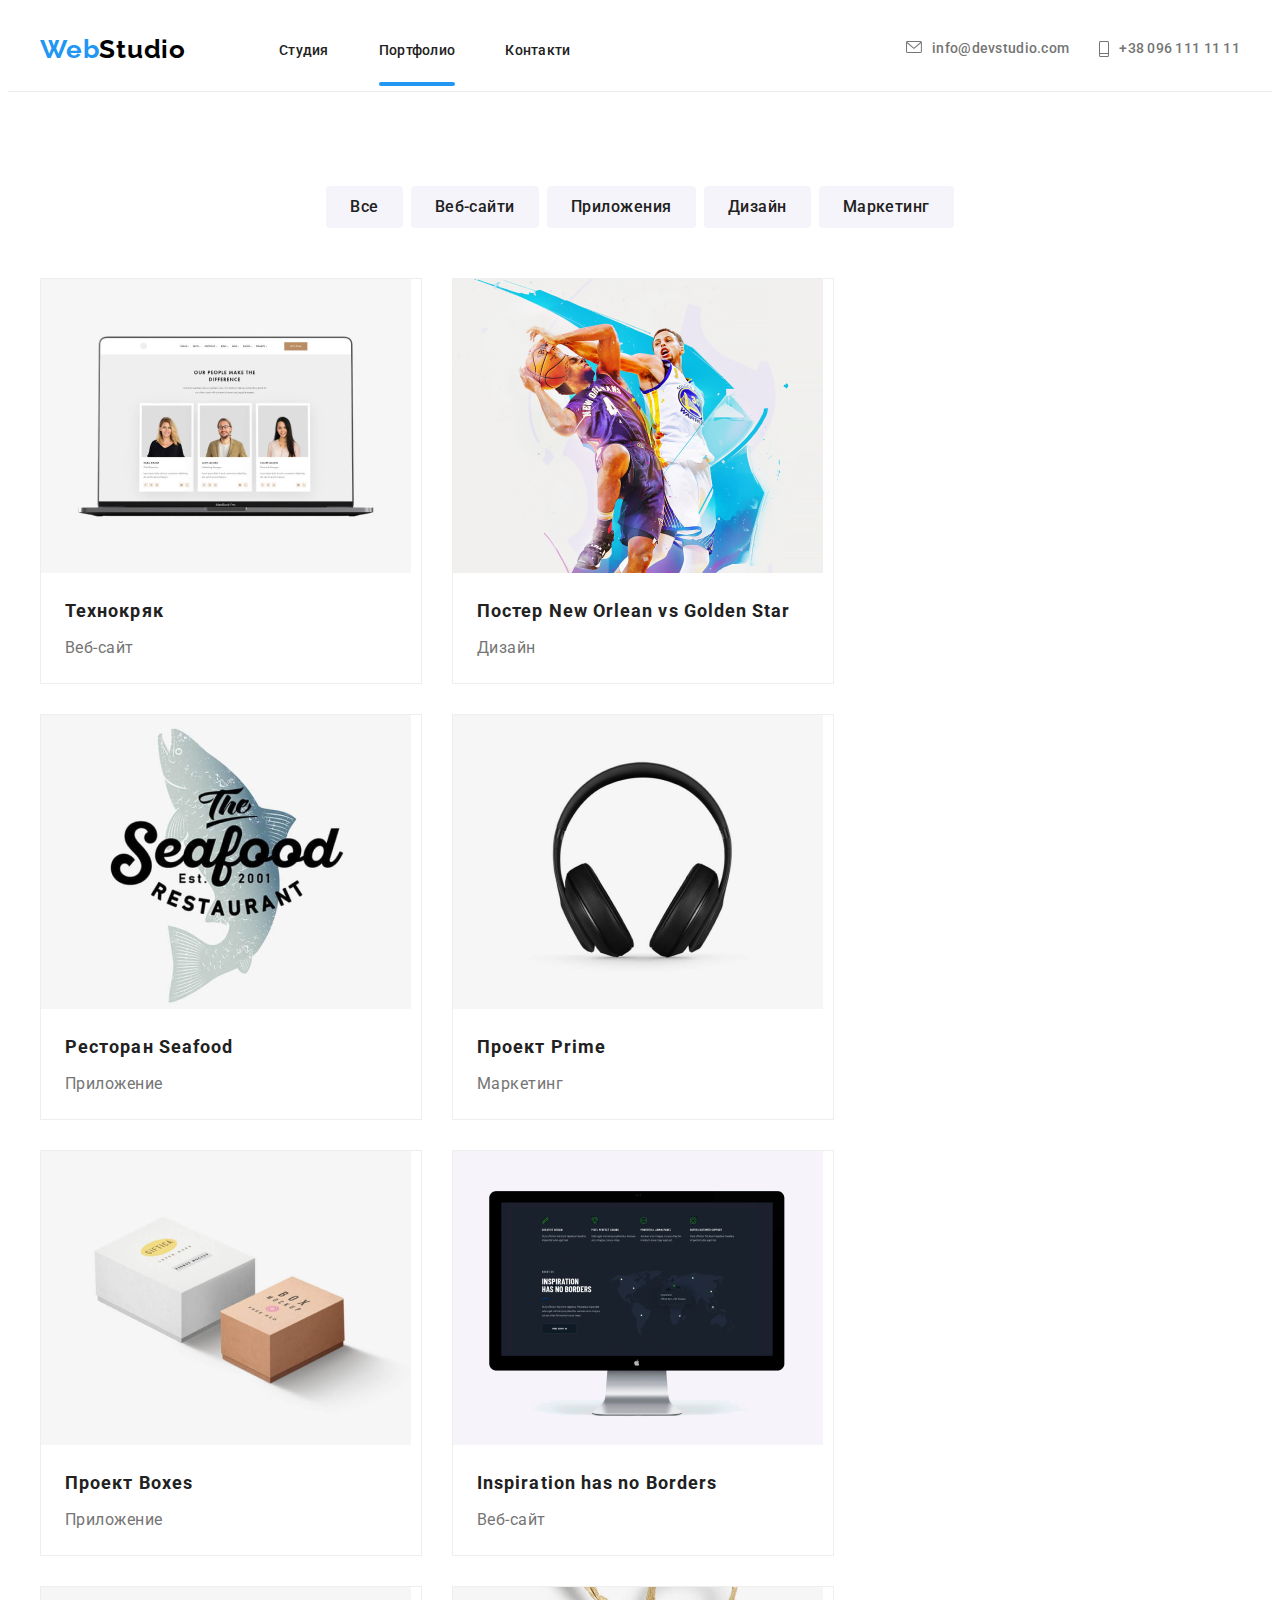
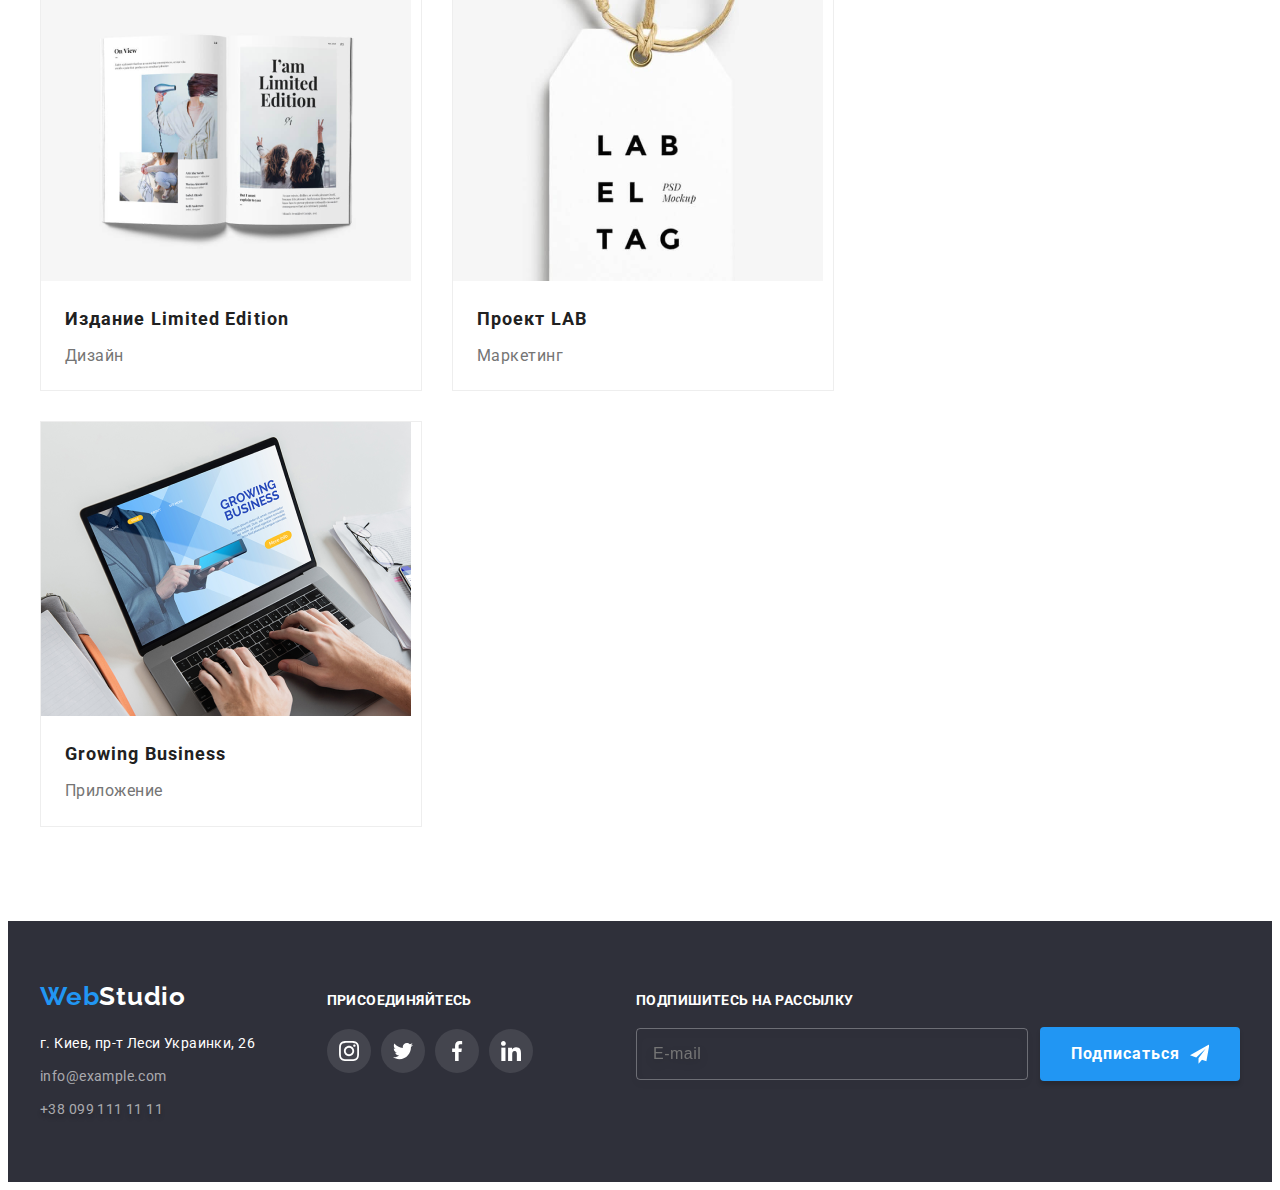
==== commit 95f178ab: "last" ====
--- a/portfolio.html
+++ b/portfolio.html
@@ -4,7 +4,7 @@
     <meta charset="UTF-8" />
     <meta http-equiv="X-UA-Compatible" content="IE=edge" />
     <meta name="viewport" content="width=device-width, initial-scale=1.0" />
-    <title>Seventh task</title>
+    <title>Eight task</title>
     <link rel="preconnect" href="https://fonts.googleapis.com" />
     <link rel="preconnect" href="https://fonts.gstatic.com" crossorigin />
     <link
@@ -143,7 +143,7 @@
 
       <main>
         <!-- фільтр -->
-        <!-- <section class="filter">
+        <section class="filter">
           <div class="portfolio-container container">
             <h2 class="visually-hidden">Results</h2>
             <ul class="filter-list list">
@@ -166,7 +166,27 @@
             <ul class="results-list list">
               <li class="results-item">
                 <div class="result-img-container">
-                  <img src="./images/img2-1.jpg" alt="технокряк" width="370" /> 
+                  <picture>
+                    <source
+                      srcset="./images/desk_pmg1_1x.png 1x, 
+                              ./images/desk_pmg1_2x.png 2x"
+                      media="(min-width:1200px)"        
+                    />
+                    <source
+                      srcset="./images/tab_pmg1_1x.png 1x, 
+                              ./images/tab_pmg1_2x.png 2x"
+                      media="(min-width:768px)"        
+                    />
+                    <source
+                      srcset="./images/mob_pmg1_1x.png 1x, 
+                              ./images/mob_pmg1_2x.png 2x"
+                      media="(min-width:320px)"        
+                    />
+                    <img
+                    src="./images/mob_pmg1_1x.png"
+                    alt="технокряк"
+                    />
+                  </picture> 
                   <p class="result-description">
                   Технокряк это современная площадка распространения коронавируса. Компании используют эту платформу для цифрового шпионажа и атак на защищённые сервера конкурентов.
                 </p>
@@ -178,11 +198,28 @@
               </li>
               <li class="results-item">
                 <div class="result-img-container">
-                  <img
-                  src="./images/img2-2.jpg"
-                  alt="Постер New Orlean vs Golden Star"
-                  width="370"
-                >
+                  <picture>
+                    <source
+                      srcset="./images/desk_pmg2_1x.png 1x, 
+                              ./images/desk_pmg2_2x.png 2x"
+                      media="(min-width:1200px)"        
+                    />
+                    <source
+                      srcset="./images/tab_pmg2_1x.png 1x, 
+                              ./images/tab_pmg2_2x.png 2x"
+                      media="(min-width:768px)"        
+                    />
+                    <source
+                      srcset="./images/mob_pmg2_1x.png 1x, 
+                              ./images/mob_pmg2_2x.png 2x"
+                      media="(min-width:320px)"        
+                    />
+                    <img
+                    src="./images/mob_pmg2_1x.png"
+                    alt="Постер New Orlean vs Golden Star"
+                    />
+                  </picture> 
+                 
                 <p class="result-description">
                   Lorem ipsum dolor sit amet, consectetur adipisicing elit. Ipsum quis numquam natus necessitatibus neque possimus, facere voluptas optio reprehenderit atque hic expedita omnis accusantium quidem excepturi quas sint dignissimos minus.
                 </p>
@@ -194,11 +231,28 @@
               </li>
               <li class="results-item">
                 <div class="result-img-container">
-                  <img
-                  src="./images/img2-3.jpg"
-                  alt="Ресторан Seafood"
-                  width="370"
-                >
+                  <picture>
+                    <source
+                      srcset="./images/desk_pmg3_1x.png 1x, 
+                              ./images/desk_pmg3_2x.png 2x"
+                      media="(min-width:1200px)"        
+                    />
+                    <source
+                      srcset="./images/tab_pmg3_1x.png 1x, 
+                              ./images/tab_pmg3_2x.png 2x"
+                      media="(min-width:768px)"        
+                    />
+                    <source
+                      srcset="./images/mob_pmg3_1x.png 1x, 
+                              ./images/mob_pmg3_2x.png 2x"
+                      media="(min-width:320px)"        
+                    />
+                    <img
+                    src="./images/mob_pmg3_1x.png"
+                    alt="Ресторан Seafood"
+                    />
+                  </picture> 
+                
                 <p class="result-description">
                   Lorem ipsum dolor sit amet consectetur adipisicing elit. Consectetur pariatur, perferendis reprehenderit illum esse quo! Magnam asperiores ratione blanditiis reiciendis ut, dicta expedita sapiente provident, culpa doloribus quas molestias corrupti!
                 </p>
@@ -210,7 +264,28 @@
               </li>
               <li class="results-item">
                 <div class="result-img-container">
-                  <img src="./images/img2-4.jpg" alt="Проект Prime" width="370">
+                  <picture>
+                    <source
+                      srcset="./images/desk_pmg4_1x.png 1x, 
+                              ./images/desk_pmg4_2x.png 2x"
+                      media="(min-width:1200px)"        
+                    />
+                    <source
+                      srcset="./images/tab_pmg4_1x.png 1x, 
+                              ./images/tab_pmg4_2x.png 2x"
+                      media="(min-width:768px)"        
+                    />
+                    <source
+                      srcset="./images/mob_pmg4_1x.png 1x, 
+                              ./images/mob_pmg4_2x.png 2x"
+                      media="(min-width:320px)"        
+                    />
+                    <img
+                    src="./images/mob_pmg4_1x.png"
+                    alt="Проект Prime"
+                    />
+                  </picture> 
+                  
                   <p class="result-description"> Lorem ipsum dolor sit amet, consectetur adipisicing elit. Corrupti, eos omnis blanditiis sapiente quibusdam assumenda perspiciatis hic dicta impedit pariatur sequi, maxime asperiores magni ut, aperiam consectetur voluptatibus optio deserunt.</p>
                 </div>
                 <div class="results-content">
@@ -220,7 +295,28 @@
               </li>
               <li class="results-item">
                 <div class="result-img-container">
-                  <img src="./images/img2-5.jpg" alt="Проект Boxes" width="370" />
+                 <picture>
+                  <source
+                    srcset="./images/desk_pmg5_1x.png 1x, 
+                            ./images/desk_pmg5_2x.png 2x"
+                    media="(min-width:1200px)"        
+                  />
+                  <source
+                    srcset="./images/tab_pmg5_1x.png 1x, 
+                            ./images/tab_pmg5_2x.png 2x"
+                    media="(min-width:768px)"        
+                  />
+                  <source
+                    srcset="./images/mob_pmg5_1x.png 1x, 
+                            ./images/mob_pmg5_2x.png 2x"
+                    media="(min-width:320px)"        
+                  />
+                  <img
+                  src="./images/mob_pmg5_1x.png"
+                  alt="Проект Boxes"
+                  />
+                </picture> 
+                
                   <p class="result-description">Lorem ipsum dolor sit amet consectetur adipisicing elit. Dicta consequatur ex labore explicabo temporibus unde eius sapiente repudiandae, sint porro, vel ab? Optio non reprehenderit iusto. Autem blanditiis tempora hic.</p>
                   </div>
                 <div class="results-content">
@@ -230,11 +326,28 @@
               </li>
               <li class="results-item">
                 <div class="result-img-container">
-                  <img
-                  src="./images/img2-6.jpg"
-                  alt="Inspiration has no Borders"
-                  width="370"
-                />
+                  <picture>
+                    <source
+                      srcset="./images/desk_pmg6_1x.png 1x, 
+                              ./images/desk_pmg6_2x.png 2x"
+                      media="(min-width:1200px)"        
+                    />
+                    <source
+                      srcset="./images/tab_pmg6_1x.png 1x, 
+                              ./images/tab_pmg6_2x.png 2x"
+                      media="(min-width:768px)"        
+                    />
+                    <source
+                      srcset="./images/mob_pmg6_1x.png 1x, 
+                              ./images/mob_pmg6_2x.png 2x"
+                      media="(min-width:320px)"        
+                    />
+                    <img
+                    src="./images/mob_pmg6_1x.png"
+                    alt="Inspiration has no Borders"
+                    />
+                  </picture> 
+                  
                 <p class="result-description"> Lorem ipsum dolor, sit amet consectetur adipisicing elit. Natus accusantium quis exercitationem a provident cum possimus autem nobis! Delectus aperiam omnis nobis aliquid? Ipsam sapiente soluta adipisci odit ex. Natus.</p>
                 </div>
                 <div class="results-content">
@@ -244,11 +357,28 @@
               </li>
               <li class="results-item">
                 <div class="result-img-container">
-                  <img
-                  src="./images/img2-7.jpg"
-                  alt="Издание Limited Edition"
-                  width="370"
-                />
+                  <picture>
+                    <source
+                      srcset="./images/desk_pmg7_1x.png 1x, 
+                              ./images/desk_pmg7_2x.png 2x"
+                      media="(min-width:1200px)"        
+                    />
+                    <source
+                      srcset="./images/tab_pmg7_1x.png 1x, 
+                              ./images/tab_pmg7_2x.png 2x"
+                      media="(min-width:768px)"        
+                    />
+                    <source
+                      srcset="./images/mob_pmg7_1x.png 1x, 
+                              ./images/mob_pmg7_2x.png 2x"
+                      media="(min-width:320px)"        
+                    />
+                    <img
+                    src="./images/mob_pmg7_1x.png"
+                    alt="Издание Limited Edition"
+                    />
+                  </picture> 
+                  
                  <p class="result-description">Lorem ipsum dolor sit amet, consectetur adipisicing elit. Possimus reiciendis quis minus mollitia molestias dolores at explicabo repudiandae sit, tempore dolorum quisquam architecto accusantium, eius deserunt reprehenderit vero, alias quasi?</p>
                 </div>
                 <div class="results-content">
@@ -258,7 +388,28 @@
               </li>
               <li class="results-item">
                 <div class="result-img-container">
-                  <img src="./images/img2-8.jpg" alt="Проект LAB" width="370" />
+                  <picture>
+                    <source
+                      srcset="./images/desk_pmg8_1x.png 1x, 
+                              ./images/desk_pmg8_2x.png 2x"
+                      media="(min-width:1200px)"        
+                    />
+                    <source
+                      srcset="./images/tab_pmg8_1x.png 1x, 
+                              ./images/tab_pmg8_2x.png 2x"
+                      media="(min-width:768px)"        
+                    />
+                    <source
+                      srcset="./images/mob_pmg8_1x.png 1x, 
+                              ./images/mob_pmg8_2x.png 2x"
+                      media="(min-width:320px)"        
+                    />
+                    <img
+                    src="./images/mob_pmg8_1x.png"
+                    alt="Проект LAB"
+                    />
+                  </picture> 
+                  
                   <p class="result-description">Lorem ipsum, dolor sit amet consectetur adipisicing elit. Eum culpa earum quam odit, excepturi rem. Asperiores officiis pariatur, perspiciatis obcaecati sunt voluptatum rerum temporibus minus consequuntur suscipit nesciunt dolore corporis?</p>
                 </div>
                 <div class="results-content">
@@ -268,11 +419,28 @@
               </li>
               <li class="results-item">
                 <div class="result-img-container">
-                  <img
-                  src="./images/img2-9.jpg"
-                  alt="Growing Business"
-                  width="370"
-                />
+                  <picture>
+                    <source
+                      srcset="./images/desk_pmg9_1x.png 1x, 
+                              ./images/desk_pmg9_2x.png 2x"
+                      media="(min-width:1200px)"        
+                    />
+                    <source
+                      srcset="./images/tab_pmg9_1x.png 1x, 
+                              ./images/tab_pmg9_2x.png 2x"
+                      media="(min-width:768px)"        
+                    />
+                    <source
+                      srcset="./images/mob_pmg9_1x.png 1x, 
+                              ./images/mob_pmg9_2x.png 2x"
+                      media="(min-width:320px)"        
+                    />
+                    <img
+                    src="./images/mob_pmg9_1x.png"
+                    alt="Growing Business"
+                    />
+                  </picture> 
+                  
                 <p class="result-description">Lorem ipsum dolor sit amet consectetur adipisicing elit. Accusamus sequi suscipit facilis enim qui provident cumque deleniti exercitationem aliquam! Illo perspiciatis modi voluptates ipsa earum? Aliquid itaque enim natus perferendis.</p>
                 </div>
                 <div class="results-content">
@@ -282,13 +450,13 @@
               </li>
            </ul>
           </div>
-        </section> -->
+        </section>
        
       </main>
 
       <footer class="footer">
         <div class="footer__container container">
-          <div class="footer__adress-container">
+          <div class="footer__adress-container footer__container-item">
             <a class="footer__logo" href="./">
               <span class="logo">Web</span>Studio
             </a>
@@ -309,9 +477,9 @@
             </address>
           </div>
 
-          <div class="footer__social-container">
+          <div class="footer__social-container footer__container-item">
             <h4 class="footer__social-title">присоединяйтесь</h4>
-            <ul class="socials list">
+            <ul class="footer__socials socials list">
               <li class="socials__item">
                 <a class="socials__link footer__socials-link" href="">
                   <svg class="socials__icon" width="20" height="20">
@@ -342,7 +510,7 @@
               </li>
             </ul>
           </div>
-          <div class="footer__form-container">
+          <div class="footer__form-container footer__container-item">
             <h4 class="footer-form__title">Подпишитесь на рассылку</h4>
             <form action="#" class="footer-form">
                 <input 
--- a/CSS/main.min.css
+++ b/CSS/main.min.css
@@ -1,2 +1,2 @@
-:root{--main-text-color: #212121;--hover-text-color: #2196f3;--hero-text-color: #fff;--second-text-color: #757575;--btn-bkground-v1: #2196f3;--btn-bkground-v2: #f5f4fa;--background-color: #2f303a}h1,h2,h3,h4,h5,h6,p{margin:0}ul{margin:0;padding:0}button{cursor:pointer}body{font-family:'Roboto', sans-serif;color:var(--second-text-color)}img{display:block;max-width:100%;height:auto}address{font-style:normal}.visually-hidden{position:absolute;white-space:nowrap;width:1px;height:1px;overflow:hidden;border:0;padding:0;clip:rect(0 0 0 0);clip-path:inset(50%);margin:-1px}.is-hidden{visibility:hidden;opacity:0;pointer-events:0}.list{list-style:none}.link{text-decoration:none}.container{padding-left:15px;padding-right:15px;margin:0 auto;width:100%}@media screen and (min-width: 480px){.container{width:480px}}@media screen and (min-width: 768px){.container{width:768px}}@media screen and (min-width: 1200px){.container{width:1200px}}.contact-item__button{border-radius:4px;border-color:rgba(0,0,0,0);font-family:inherit;background:rgba(0,0,0,0);color:var(--second-text-color);font-weight:500;font-size:14px;line-height:1.14;letter-spacing:.02em;display:flex;transition:color 250ms cubic-bezier(0.4, 0, 0.2, 1)}.contact-item__button:focus,.contact-item__button:hover{color:var(--hover-text-color)}@media screen and (min-width: 768px){.contact-item:not(:last-child){margin-bottom:10px}}@media screen and (min-width: 1200px){.contact-item:not(:last-child){margin-right:30px;margin-bottom:0}}.footer-form__submit{border-radius:4px;border-color:rgba(0,0,0,0);font-family:inherit;background:#2196F3;color:var(--hero-text-color);display:flex;text-align:center;justify-content:center;align-items:center;font-weight:700;font-size:16px;line-height:1.87;letter-spacing:.06em;width:200px;box-shadow:0px 4px 4px rgba(0,0,0,0.15);padding:10px 29px}.hero__button{border-radius:4px;border-color:rgba(0,0,0,0);font-family:inherit;background:#2196F3;color:var(--hero-text-color);display:flex;text-align:center;justify-content:center;align-items:center;font-weight:700;font-size:16px;line-height:1.87;letter-spacing:.06em;padding:10px 32px;box-shadow:0 4px 4px rgba(0,0,0,0.15);margin:0 auto}.filter-button{border-radius:4px;border-color:rgba(0,0,0,0);font-family:inherit;background:var(--btn-bkground-v2);color:var(--main-text-color);display:flex;text-align:center;justify-content:center;align-items:center;font-weight:500;font-size:16px;line-height:1.62;letter-spacing:.03em;padding:6px 22px;transition:color 250ms cubic-bezier(0.4, 0, 0.2, 1),background-color 250ms cubic-bezier(0.4, 0, 0.2, 1),filter 250ms cubic-bezier(0.4, 0, 0.2, 1)}.filter-button:focus,.filter-button:hover{color:var(--hero-text-color);background-color:var(--btn-bkground-v1);filter:drop-shadow(0px 4px 4px rgba(0,0,0,0.25))}.modal__submit{border-radius:4px;border-color:rgba(0,0,0,0);font-family:inherit;background:#2196F3;color:var(--hero-text-color);display:flex;text-align:center;justify-content:center;align-items:center;font-weight:700;font-size:16px;line-height:1.87;letter-spacing:.06em;width:200px;height:50px;box-shadow:0px 4px 4px rgba(0,0,0,0.15);margin:0 auto;margin-top:30px}.modal__submit:focus{background:#188CE8}.section-title{text-align:center;margin-bottom:30px;font-weight:700;font-size:28px;line-height:1.18;letter-spacing:.03em}@media screen and (min-width: 1200px){.section-title{font-weight:700;font-size:36px;line-height:1.16;letter-spacing:.03em;margin-bottom:50px}}.backdrop{width:100vw;height:100vh;background-color:rgba(0,0,0,0.2);position:fixed;top:0;left:0;transition:opacity 1000ms cubic-bezier(0.4, 0, 0.2, 1),scale 1000ms cubic-bezier(0.4, 0, 0.2, 1),visibility 1000ms cubic-bezier(0.4, 0, 0.2, 1),rotate 1000ms cubic-bezier(0.4, 0, 0.2, 1)}.backdrop.is-hidden .modal{transform:scale(0) rotate(-380deg)}.modal{width:94%;min-height:581px;background-color:#fff;position:absolute;box-shadow:0px 1px 3px rgba(0,0,0,0.12),0px 1px 1px rgba(0,0,0,0.14),0px 2px 1px rgba(0,0,0,0.2);border-radius:4px;top:50%;left:50%;transform:scale(1) translate(-50%, -50%) rotate(0);transition:transform 1000ms;transform-origin:top left;padding:40px}@media screen and (min-width: 480px){.modal{width:450px}}@media screen and (min-width: 1200px){.modal{width:528px}}.modal__close{display:flex;text-align:center;justify-content:center;align-items:center;position:absolute;top:8px;right:8px;width:30px;height:30px;background-color:transparent;border:1px solid rgba(0,0,0,0.1);border-radius:50%;transition:color 250ms cubic-bezier(0.4, 0, 0.2, 1)}.modal__close:focus,.modal__close:hover{color:var(--hover-text-color)}.modal__close-icon{fill:currentColor}.modal__title{font-weight:700;font-size:20px;line-height:1.5;letter-spacing:.03em;text-align:center;color:#212121;margin-bottom:12px}@media screen and (min-width: 1200px){.modal__title{font-weight:700;font-size:20px;line-height:1.15;letter-spacing:.03em}}.modal-form__field{margin-bottom:10px}.form__input-wrap{position:relative}.form__input{width:100%;height:40px;border:1px solid rgba(33,33,33,0.2);box-sizing:border-box;border-radius:4px;outline:none;padding-left:25px;padding-right:10px;background-color:transparent;color:#212121;transition:border-color 250ms cubic-bezier(0.4, 0, 0.2, 1)}.form__input:focus{border-color:#2196F3}.form__input::placeholder{font-size:12px;color:rgba(117,117,117,0.5)}.form__input-icon{position:absolute;top:50%;transform:translateY(-50%);left:5px;fill:var(--main-text-color);transition:fill 250ms cubic-bezier(0.4, 0, 0.2, 1)}.form__input:focus+.form__input-icon{fill:#2196F3}.form__text{width:100%;height:120px;margin-bottom:10px;border:1px solid rgba(33,33,33,0.2);box-sizing:border-box;border-radius:4px;outline:none;padding:12px 16px;background-color:transparent;color:#212121;resize:none;transition:border-color 250ms cubic-bezier(0.4, 0, 0.2, 1)}.form__text:focus{border-color:#2196F3}.form__text::placeholder{font-size:12px;color:rgba(117,117,117,0.5)}.form__name-label{font-weight:400;font-size:12px;line-height:1.67;letter-spacing:.01em;display:block;margin-bottom:4px;color:#757575}.form__check-text{display:flex;text-align:center;justify-content:center;align-items:center;font-weight:400;font-size:12px;line-height:1.16;letter-spacing:.03em;color:#757575}.form__check-text span{width:16px;height:15px;border:1px solid #000000;border-radius:2px;margin-right:9px;display:flex;align-items:center}@media screen and (min-width: 1200px){.form__check-text{font-weight:400;font-size:14px;line-height:1.71;letter-spacing:.03em}}.form__check:checked+.form__check-text span{background:#2196F3;border:none}.form__icon-check{fill:#fff}.form__check-link{text-decoration-line:underline;color:#2196F3;margin-left:5px}.socials{display:flex;text-align:center;justify-content:center;align-items:center}.socials__item{width:44px;height:44px}.socials__item+.socials__item{margin-left:10px}.socials__link{display:flex;text-align:center;justify-content:center;align-items:center;width:100%;height:100%;border-radius:50%;background:#fff;color:#afb1b8;transition:color 250ms cubic-bezier(0.4, 0, 0.2, 1),background-color 250ms cubic-bezier(0.4, 0, 0.2, 1)}.socials__link:focus,.socials__link:hover{background-color:var(--hover-text-color);color:var(--hero-text-color)}.socials__icon{fill:currentColor}.header{border-bottom:1px solid #ececec;padding-top:16px;padding-bottom:16px}@media screen and (min-width: 768px){.header{padding-top:26px;padding-bottom:26px}}@media screen and (min-width: 768px){.header__container{display:flex;align-items:center;justify-content:space-between}}.header__navigation{display:flex;align-items:center}.header__logo{font-weight:700;font-size:26px;line-height:1.19;letter-spacing:.03em;font-family:Raleway;color:#000;text-decoration:none}@media screen and (min-width: 768px){.header__logo{margin-right:88px}}@media screen and (min-width: 1200px){.header__logo{margin-right:93px}}.logo{color:#2196f3}.header-list{display:none}@media screen and (min-width: 768px){.header-list{display:flex}}.header-list__item:not(:last-child){margin-right:50px}.header-list__link{font-weight:500;font-size:14px;line-height:1.14;letter-spacing:.02em;color:var(--main-text-color);transition:color 250ms cubic-bezier(0.4, 0, 0.2, 1);position:relative}.header-list__link:focus,.header-list__link:hover{color:var(--hover-text-color)}.header-list__link.curent::after{content:'';width:100%;height:4px;background-color:var(--btn-bkground-v1);border-radius:2px;position:absolute;left:0;bottom:-28px}.header-list__contact{display:none}@media screen and (min-width: 768px){.header-list__contact{display:flex;flex-direction:column;justify-content:flex-end}}@media screen and (min-width: 1200px){.header-list__contact{display:flex;flex-direction:row}}.contact-item__icon{fill:currentColor;margin-right:10px}.open-menu-btn{margin-left:auto;display:flex;text-align:center;justify-content:center;align-items:center;position:absolute;margin-bottom:30px;top:10px;right:15px;width:40px;height:40px;background-color:transparent;border:none;color:#000}.open-menu-btn:focus,.open-menu-btn:hover{color:var(--hover-text-color)}@media screen and (min-width: 768px){.open-menu-btn{display:none}}.open-menu__icon{fill:currentColor}.mob-menu{position:fixed;background-color:#fff;width:100vw;height:100vh;top:0;z-index:5;padding-top:48px;padding-bottom:48px;padding-left:40px;padding-right:25px}.mob-menu .container{display:flex;height:100%;width:100%;flex-direction:column;justify-content:space-between}.close-menu-btn{display:flex;text-align:center;justify-content:center;align-items:center;position:absolute;top:21px;right:25px;width:40px;height:40px;background-color:transparent;border:none;color:#212121}.close-menu-btn:focus,.close-menu-btn:hover{color:var(--hover-text-color)}.close-menu__icon{fill:currentColor}.mob-menu__item:not(:last-child){margin-bottom:43px}.mob-menu__link{font-weight:500;font-size:40px;line-height:calc(47 / 40);text-align:center;letter-spacing:0.02em;color:#212121}.mob-menu__link:focus,.mob-menu__link:hover{color:var(--hover-text-color)}.mob-menu-contact-item:not(:last-child){margin-bottom:32px}.mob-menu-contact-item__button--tel{font-weight:500;font-size:34px;line-height:1.18;letter-spacing:.02em;color:#2196F3}.mob-menu-contact-item__button--mail{font-weight:500;font-size:24px;line-height:1.16;letter-spacing:.02em;color:#757575}.mob-menu-contact{margin-bottom:64px}.mob-menu-socials{display:flex;justify-content:space-between}.mob-menu-socials__item:not(:last-child){margin-right:20px}.mob-menu-socials__item:not(:last-child)::after{content:"";position:relative;left:10px;top:0;width:22px;height:0px;border:1px solid rgba(33,33,33,0.2);transform:rotate(90deg)}.mob-menu-socials__link{font-weight:500;font-size:18px;line-height:1.22;letter-spacing:.02em;color:#2196F3;text-decoration:none}.footer{background-color:var(--background-color);color:#fff;padding-top:60px;padding-bottom:60px}.footer__container{display:flex;flex-wrap:wrap;flex-direction:column}@media screen and (min-width: 768px){.footer__container{flex-direction:row;justify-content:center}}@media screen and (min-width: 768px){.footer__container-item{flex-basis:calc(100% / 2 - 30px)}}@media screen and (min-width: 1200px){.footer__container-item{flex-basis:calc(100% / 4 - 30px)}}.footer__adress-container{margin-bottom:60px}.footer__logo{display:flex;justify-content:center;font-weight:700;font-size:24px;line-height:1.17;letter-spacing:.03em;font-family:Raleway;margin-bottom:20px;text-decoration:none;color:#fff}.footer__contact{font-weight:400;font-size:14px;line-height:1.71;letter-spacing:.03em;font-style:normal;display:flex;flex-direction:column;align-items:center}.contact-container:not(:last-child){margin-bottom:8px}.footer__mail{color:rgba(255,255,255,0.6)}.footer__tel{color:rgba(255,255,255,0.6);text-shadow:0 4px 4px rgba(0,0,0,0.25)}.footer__social-container{margin-bottom:60px}.footer__social-title{font-weight:700;font-size:14px;line-height:1.14;letter-spacing:.03em;display:flex;text-transform:uppercase;color:var(--hero-text-color);margin-bottom:20px;justify-content:center}.footer__socials-link{color:#fff;background-color:rgba(255,255,255,0.1)}.comand-social-icon{fill:currentColor}.footer__form-container{display:flex;flex-direction:column;align-items:center}.footer-form__title{font-weight:700;font-size:14px;line-height:1.14;letter-spacing:.03em;text-transform:uppercase;color:#FFFFFF;margin-bottom:20px}.footer-form{display:flex;flex-direction:column;align-items:center}.footer-form__input{font-weight:400;font-size:16px;line-height:1.25;letter-spacing:.03em;min-width:430px;border:1px solid rgba(255,255,255,0.3);filter:drop-shadow(0px 4px 4px rgba(0,0,0,0.15));border-radius:4px;padding:15px 16px;background-color:transparent;color:rgba(255,255,255,0.6);margin-bottom:20px}@media screen and (min-width: 768px){.footer-form__input{min-width:450px}}.footer-form__submit-send{margin-left:10px;fill:currentColor}.hero{width:100%;background-color:var(--background-color);background-image:linear-gradient(rgba(47,48,58,0.4), rgba(47,48,58,0.4)),url(../images/mob_header_1x.png);background-repeat:no-repeat;background-position:center;background-size:cover}@media (min-device-pixel-ratio: 2), (min-resolution: 2dppx){.hero{background-image:linear-gradient(rgba(47,48,58,0.4), rgba(47,48,58,0.4)),url(../images/mob_header_img_2x.png)}}@media screen and (min-width: 768px){.hero{background-image:linear-gradient(rgba(47,48,58,0.4), rgba(47,48,58,0.4)),url(../images/tab_header_img_1x.png)}}@media screen and (min-width: 768px) and (min-device-pixel-ratio: 2), screen and (min-width: 768px) and (min-resolution: 2dppx){.hero{background-image:linear-gradient(rgba(47,48,58,0.4), rgba(47,48,58,0.4)),url(../images/tab_header_img_2x.png)}}.hero__container{display:flex;flex-direction:column;align-items:center;padding-top:118px;padding-bottom:118px}@media screen and (min-width: 768px){.hero__container{padding:118px 60px}}@media screen and (min-width: 1200px){.hero__container{padding-top:200px;padding-bottom:200px}}.hero__title{display:flex;text-align:center;justify-content:center;align-items:center;font-weight:900;font-size:26px;line-height:1.62;letter-spacing:.06em;text-transform:uppercase;color:var(--hero-text-color);margin-bottom:30px}@media screen and (min-width: 1200px){.hero__title{font-weight:900;font-size:44px;line-height:1.36;letter-spacing:.06em}}.benefits{padding-top:60px;padding-bottom:60px}@media screen and (min-width: 1200px){.benefits{padding-top:94px;padding-bottom:94px}}.benefits-list{margin-bottom:-30px}@media screen and (min-width: 768px){.benefits-list{display:flex;flex-wrap:wrap;margin-right:-30px}}.benefits-list__item{margin-bottom:30px}@media screen and (min-width: 768px){.benefits-list__item{flex-basis:calc(100% / 2 - 30px);margin-right:30px}}@media screen and (min-width: 1200px){.benefits-list__item{flex-basis:calc(100% / 4 - 30px)}}.benefits-list__tittle{font-weight:700;font-size:14px;line-height:1.14;letter-spacing:.03em;text-transform:uppercase;color:var(--main-text-color);margin-bottom:10px}@media screen and (max-width: 767px){.benefits-list__tittle{display:flex;justify-content:center}}.benefits-list__icon-field{display:flex;text-align:center;justify-content:center;align-items:center;width:100%;height:120px;background:#f5f4fa;border-radius:4px;margin-bottom:30px}.benefits-list__text{font-weight:400;font-size:14px;line-height:1.71;letter-spacing:.03em}.examples{padding-bottom:94px}@media screen and (max-width: 1199px){.examples{display:none}}.examples__container{flex-direction:column}.examples__title{color:var(--main-text-color)}.examles-list{display:flex;justify-content:space-between}.examles-list__item{position:relative}.examles-list__item:not(:last-child){margin-right:30px}.examles-list__container{width:100%;height:70px;background-color:rgba(47,48,58,0.8);position:absolute;bottom:0;left:0;padding:27px}.examles-list__text{font-weight:700;font-size:14px;line-height:1.14;letter-spacing:.03em;text-align:center;text-transform:uppercase;color:#fff}.comand{background-color:var(--btn-bkground-v2);padding-top:60px;padding-bottom:60px}@media screen and (min-width: 1200px){.comand{padding-top:94px;padding-bottom:94px}}.comand__title{color:var(--main-text-color)}.comand-list{margin-bottom:-30px}@media screen and (min-width: 768px){.comand-list{display:flex;flex-wrap:wrap;margin-right:-30px}}.comand-list__item{background-color:#fff;margin-bottom:30px;filter:drop-shadow(0px 4px 4px rgba(0,0,0,0.25))}@media screen and (min-width: 768px){.comand-list__item{flex-basis:calc(100% / 2 - 30px);margin-right:30px}}@media screen and (min-width: 1200px){.comand-list__item{flex-basis:calc(100% / 4 - 30px)}}.comand-list__content{padding-top:30px;padding-bottom:30px}.comand-list__member{font-weight:500;font-size:16px;line-height:1.19;letter-spacing:.03em;text-align:center;color:var(--main-text-color);margin-bottom:10px}.comand-list__job{font-weight:400;font-size:16px;line-height:1.19;letter-spacing:.03em;text-align:center;margin-bottom:16px}.clients{padding-top:60px;padding-bottom:60px}@media screen and (min-width: 1200px){.clients{padding-top:94px;padding-bottom:94px}}.clients__title{color:var(--main-text-color)}.clients-list{margin-bottom:-30px;display:flex;flex-wrap:wrap;margin-right:-30px}.clients-list__item{width:210px;height:92px;margin-bottom:30px;flex-basis:calc(100% / 2 - 30px);margin-right:30px}@media screen and (min-width: 768px){.clients-list__item{flex-basis:calc(100% / 3 - 30px)}}@media screen and (min-width: 1200px){.clients-list__item{flex-basis:calc(100% / 6 - 30px)}}.clients-list__link{display:flex;text-align:center;justify-content:center;align-items:center;width:100%;height:100%;border:1px solid #afb1b8;box-sizing:border-box;border-radius:4px;color:#afb1b8;transition:color 250ms cubic-bezier(0.4, 0, 0.2, 1),border-color 250ms cubic-bezier(0.4, 0, 0.2, 1)}.clients-list__link:focus,.clients-list__link:hover{border-color:var(--hover-text-color);color:var(--hover-text-color)}.clients-list__icon{fill:currentColor}.filter{padding-top:100px;padding-bottom:100px}.portfolio-container{flex-direction:column;align-items:center}.filter-list{display:flex;justify-content:space-between;margin-bottom:50px}.filter-item:not(:last-child){margin-right:8px}.results-list{display:flex;flex-wrap:wrap;margin-right:-30px;margin-bottom:-30px}.results-item{border:1px solid #eee;flex-basis:calc(100% / 3 - 30px);background-color:#fff;margin-right:30px;margin-bottom:30px;transition:filter 250ms cubic-bezier(0.4, 0, 0.2, 1)}.results-item:focus,.results-item:hover{filter:drop-shadow(0px 4px 4px rgba(0,0,0,0.25))}.results-item:focus .result-description,.results-item:hover .result-description{transform:translateY(0)}.results-content{padding:20px 24px}.results-name{font-weight:700;font-size:18px;line-height:2;letter-spacing:.06em;color:var(--main-text-color);margin-bottom:4px}.results-group{font-weight:400;font-size:16px;line-height:1.87;letter-spacing:.03em}.result-img-container{position:relative;overflow:hidden}.result-description{font-weight:400;font-size:18px;line-height:1.56;letter-spacing:.03em;color:var(--hero-text-color);padding:63px 24px;background-color:rgba(33,150,243,0.9);height:100%;margin-top:-1px;margin-left:-1px;margin-right:-1px;position:absolute;top:0;left:0;transform:translatey(101%);transition:transform 250ms cubic-bezier(0.4, 0, 0.2, 1);overflow:auto}
+:root{--main-text-color: #212121;--hover-text-color: #2196f3;--hero-text-color: #fff;--second-text-color: #757575;--btn-bkground-v1: #2196f3;--btn-bkground-v2: #f5f4fa;--background-color: #2f303a}h1,h2,h3,h4,h5,h6,p{margin:0}ul{margin:0;padding:0}button{cursor:pointer}body{font-family:'Roboto', sans-serif;color:var(--second-text-color)}img{display:block;max-width:100%;height:auto}address{font-style:normal}.visually-hidden{position:absolute;white-space:nowrap;width:1px;height:1px;overflow:hidden;border:0;padding:0;clip:rect(0 0 0 0);clip-path:inset(50%);margin:-1px}.is-hidden{visibility:hidden;opacity:0;pointer-events:0}.list{list-style:none}.link{text-decoration:none}.container{padding-left:15px;padding-right:15px;margin:0 auto;width:100%}@media screen and (min-width: 480px){.container{width:480px}}@media screen and (min-width: 768px){.container{width:768px}}@media screen and (min-width: 1200px){.container{width:1200px}}.contact-item__button{border-radius:4px;border-color:rgba(0,0,0,0);font-family:inherit;background:rgba(0,0,0,0);color:var(--second-text-color);font-weight:500;font-size:14px;line-height:1.14;letter-spacing:.02em;display:flex;transition:color 250ms cubic-bezier(0.4, 0, 0.2, 1)}.contact-item__button:focus,.contact-item__button:hover{color:var(--hover-text-color)}@media screen and (min-width: 768px){.contact-item:not(:last-child){margin-bottom:10px}}@media screen and (min-width: 1200px){.contact-item:not(:last-child){margin-right:30px;margin-bottom:0}}.footer-form__submit{border-radius:4px;border-color:rgba(0,0,0,0);font-family:inherit;background:#2196F3;color:var(--hero-text-color);display:flex;text-align:center;justify-content:center;align-items:center;font-weight:700;font-size:16px;line-height:1.87;letter-spacing:.06em;width:200px;box-shadow:0px 4px 4px rgba(0,0,0,0.15);padding:10px 29px}@media screen and (min-width: 1200px){.footer-form__submit{margin-left:12px}}.hero__button{border-radius:4px;border-color:rgba(0,0,0,0);font-family:inherit;background:#2196F3;color:var(--hero-text-color);display:flex;text-align:center;justify-content:center;align-items:center;font-weight:700;font-size:16px;line-height:1.87;letter-spacing:.06em;padding:10px 32px;box-shadow:0 4px 4px rgba(0,0,0,0.15);margin:0 auto}.filter-button{border-radius:4px;border-color:rgba(0,0,0,0);font-family:inherit;background:var(--btn-bkground-v2);color:var(--main-text-color);display:flex;text-align:center;justify-content:center;align-items:center;font-weight:500;font-size:16px;line-height:1.62;letter-spacing:.03em;padding:6px 22px;transition:color 250ms cubic-bezier(0.4, 0, 0.2, 1),background-color 250ms cubic-bezier(0.4, 0, 0.2, 1),filter 250ms cubic-bezier(0.4, 0, 0.2, 1)}.filter-button:focus,.filter-button:hover{color:var(--hero-text-color);background-color:var(--btn-bkground-v1);filter:drop-shadow(0px 4px 4px rgba(0,0,0,0.25))}.modal__submit{border-radius:4px;border-color:rgba(0,0,0,0);font-family:inherit;background:#2196F3;color:var(--hero-text-color);display:flex;text-align:center;justify-content:center;align-items:center;font-weight:700;font-size:16px;line-height:1.87;letter-spacing:.06em;width:200px;height:50px;box-shadow:0px 4px 4px rgba(0,0,0,0.15);margin:0 auto;margin-top:30px}.modal__submit:focus{background:#188CE8}.section-title{text-align:center;margin-bottom:30px;font-weight:700;font-size:28px;line-height:1.18;letter-spacing:.03em}@media screen and (min-width: 1200px){.section-title{font-weight:700;font-size:36px;line-height:1.16;letter-spacing:.03em;margin-bottom:50px}}.backdrop{width:100vw;height:100vh;background-color:rgba(0,0,0,0.2);position:fixed;top:0;left:0;transition:opacity 1000ms cubic-bezier(0.4, 0, 0.2, 1),scale 1000ms cubic-bezier(0.4, 0, 0.2, 1),visibility 1000ms cubic-bezier(0.4, 0, 0.2, 1),rotate 1000ms cubic-bezier(0.4, 0, 0.2, 1)}.backdrop.is-hidden .modal{transform:scale(0) rotate(-380deg)}.modal{width:94%;min-height:581px;background-color:#fff;position:absolute;box-shadow:0px 1px 3px rgba(0,0,0,0.12),0px 1px 1px rgba(0,0,0,0.14),0px 2px 1px rgba(0,0,0,0.2);border-radius:4px;top:50%;left:50%;transform:scale(1) translate(-50%, -50%) rotate(0);transition:transform 1000ms;transform-origin:top left;padding:40px}@media screen and (min-width: 480px){.modal{width:450px}}@media screen and (min-width: 1200px){.modal{width:528px}}.modal__close{display:flex;text-align:center;justify-content:center;align-items:center;position:absolute;top:8px;right:8px;width:30px;height:30px;background-color:transparent;border:1px solid rgba(0,0,0,0.1);border-radius:50%;transition:color 250ms cubic-bezier(0.4, 0, 0.2, 1)}.modal__close:focus,.modal__close:hover{color:var(--hover-text-color)}.modal__close-icon{fill:currentColor}.modal__title{font-weight:700;font-size:20px;line-height:1.5;letter-spacing:.03em;text-align:center;color:#212121;margin-bottom:12px}@media screen and (min-width: 1200px){.modal__title{font-weight:700;font-size:20px;line-height:1.15;letter-spacing:.03em}}.modal-form__field{margin-bottom:10px}.form__input-wrap{position:relative}.form__input{width:100%;height:40px;border:1px solid rgba(33,33,33,0.2);box-sizing:border-box;border-radius:4px;outline:none;padding-left:25px;padding-right:10px;background-color:transparent;color:#212121;transition:border-color 250ms cubic-bezier(0.4, 0, 0.2, 1)}.form__input:focus{border-color:#2196F3}.form__input::placeholder{font-size:12px;color:rgba(117,117,117,0.5)}.form__input-icon{position:absolute;top:50%;transform:translateY(-50%);left:5px;fill:var(--main-text-color);transition:fill 250ms cubic-bezier(0.4, 0, 0.2, 1)}.form__input:focus+.form__input-icon{fill:#2196F3}.form__text{width:100%;height:120px;margin-bottom:10px;border:1px solid rgba(33,33,33,0.2);box-sizing:border-box;border-radius:4px;outline:none;padding:12px 16px;background-color:transparent;color:#212121;resize:none;transition:border-color 250ms cubic-bezier(0.4, 0, 0.2, 1)}.form__text:focus{border-color:#2196F3}.form__text::placeholder{font-size:12px;color:rgba(117,117,117,0.5)}.form__name-label{font-weight:400;font-size:12px;line-height:1.67;letter-spacing:.01em;display:block;margin-bottom:4px;color:#757575}.form__check-text{display:flex;text-align:center;justify-content:center;align-items:center;font-weight:400;font-size:12px;line-height:1.16;letter-spacing:.03em;color:#757575}.form__check-text span{width:16px;height:15px;border:1px solid #000000;border-radius:2px;margin-right:9px;display:flex;align-items:center}@media screen and (min-width: 1200px){.form__check-text{font-weight:400;font-size:14px;line-height:1.71;letter-spacing:.03em}}.form__check:checked+.form__check-text span{background:#2196F3;border:none}.form__icon-check{fill:#fff}.form__check-link{text-decoration-line:underline;color:#2196F3;margin-left:5px}.socials{display:flex;text-align:center;justify-content:center;align-items:center}.socials__item{width:44px;height:44px}.socials__item+.socials__item{margin-left:10px}.socials__link{display:flex;text-align:center;justify-content:center;align-items:center;width:100%;height:100%;border-radius:50%;background:#fff;color:#afb1b8;transition:color 250ms cubic-bezier(0.4, 0, 0.2, 1),background-color 250ms cubic-bezier(0.4, 0, 0.2, 1)}.socials__link:focus,.socials__link:hover{background-color:var(--hover-text-color);color:var(--hero-text-color)}.socials__icon{fill:currentColor}.header{border-bottom:1px solid #ececec;padding-top:16px;padding-bottom:16px}@media screen and (min-width: 768px){.header{padding-top:26px;padding-bottom:26px}}@media screen and (min-width: 768px){.header__container{display:flex;align-items:center;justify-content:space-between}}.header__navigation{display:flex;align-items:center}.header__logo{font-weight:700;font-size:26px;line-height:1.19;letter-spacing:.03em;font-family:Raleway;color:#000;text-decoration:none}@media screen and (min-width: 768px){.header__logo{margin-right:88px}}@media screen and (min-width: 1200px){.header__logo{margin-right:93px}}.logo{color:#2196f3}.header-list{display:none}@media screen and (min-width: 768px){.header-list{display:flex}}.header-list__item:not(:last-child){margin-right:50px}.header-list__link{font-weight:500;font-size:14px;line-height:1.14;letter-spacing:.02em;color:var(--main-text-color);transition:color 250ms cubic-bezier(0.4, 0, 0.2, 1);position:relative}.header-list__link:focus,.header-list__link:hover{color:var(--hover-text-color)}.header-list__link.curent::after{content:'';width:100%;height:4px;background-color:var(--btn-bkground-v1);border-radius:2px;position:absolute;left:0;bottom:-28px}.header-list__contact{display:none}@media screen and (min-width: 768px){.header-list__contact{display:flex;flex-direction:column;justify-content:flex-end}}@media screen and (min-width: 1200px){.header-list__contact{display:flex;flex-direction:row}}.contact-item__icon{fill:currentColor;margin-right:10px}.open-menu-btn{margin-left:auto;display:flex;text-align:center;justify-content:center;align-items:center;position:absolute;margin-bottom:30px;top:10px;right:15px;width:40px;height:40px;background-color:transparent;border:none;color:#000}.open-menu-btn:focus,.open-menu-btn:hover{color:var(--hover-text-color)}@media screen and (min-width: 768px){.open-menu-btn{display:none}}.open-menu__icon{fill:currentColor}.mob-menu{position:fixed;background-color:#fff;width:100vw;height:100vh;top:0;z-index:5;padding-top:48px;padding-bottom:48px;padding-left:40px;padding-right:25px}.mob-menu .container{display:flex;height:100%;width:100%;flex-direction:column;justify-content:space-between}.close-menu-btn{display:flex;text-align:center;justify-content:center;align-items:center;position:absolute;top:21px;right:25px;width:40px;height:40px;background-color:transparent;border:none;color:#212121}.close-menu-btn:focus,.close-menu-btn:hover{color:var(--hover-text-color)}.close-menu__icon{fill:currentColor}.mob-menu__item:not(:last-child){margin-bottom:43px}.mob-menu__link{font-weight:500;font-size:40px;line-height:calc(47 / 40);text-align:center;letter-spacing:0.02em;color:#212121}.mob-menu__link:focus,.mob-menu__link:hover{color:var(--hover-text-color)}.mob-menu-contact-item:not(:last-child){margin-bottom:32px}.mob-menu-contact-item__button--tel{font-weight:500;font-size:34px;line-height:1.18;letter-spacing:.02em;color:#2196F3}.mob-menu-contact-item__button--mail{font-weight:500;font-size:24px;line-height:1.16;letter-spacing:.02em;color:#757575}.mob-menu-contact{margin-bottom:64px}.mob-menu-socials{display:flex;justify-content:space-between}.mob-menu-socials__item:not(:last-child){margin-right:20px}.mob-menu-socials__item:not(:last-child)::after{content:"";position:relative;left:10px;top:0;width:22px;height:0px;border:1px solid rgba(33,33,33,0.2);transform:rotate(90deg)}.mob-menu-socials__link{font-weight:500;font-size:18px;line-height:1.22;letter-spacing:.02em;color:#2196F3;text-decoration:none}.footer{background-color:var(--background-color);color:#fff;padding-top:60px;padding-bottom:60px}.footer__container{display:flex;flex-wrap:wrap;flex-direction:column}@media screen and (min-width: 768px){.footer__container{flex-direction:row;justify-content:center;align-items:baseline}}@media screen and (min-width: 1200px){.footer__container{justify-content:space-between;align-items:baseline;flex-wrap:nowrap}}@media screen and (min-width: 768px){.footer__container-item{flex-basis:calc(100% / 2 - 30px)}}@media screen and (min-width: 1200px){.footer__container-item{flex-basis:calc(100% / 3 - 30px)}}.footer__adress-container{margin-bottom:60px}@media screen and (min-width: 1200px){.footer__adress-container{margin-bottom:0}}.footer__logo{display:flex;justify-content:center;font-weight:700;font-size:24px;line-height:1.17;letter-spacing:.03em;font-family:Raleway;margin-bottom:20px;text-decoration:none;color:#fff}@media screen and (min-width: 1200px){.footer__logo{font-weight:700;font-size:26px;line-height:1.19;letter-spacing:.03em;justify-content:start}}.footer__contact{font-weight:400;font-size:14px;line-height:1.71;letter-spacing:.03em;font-style:normal;display:flex;flex-direction:column;align-items:center}@media screen and (min-width: 1200px){.footer__contact{align-items:flex-start}}.contact-container:not(:last-child){margin-bottom:8px}@media screen and (min-width: 1200px){.contact-container:not(:last-child){margin-bottom:9px}}.footer__mail{color:rgba(255,255,255,0.6)}.footer__tel{color:rgba(255,255,255,0.6);text-shadow:0 4px 4px rgba(0,0,0,0.25)}.footer__social-container{margin-bottom:60px}@media screen and (min-width: 1200px){.footer__social-container{margin-bottom:0;margin-left:70px}}.footer__social-title{font-weight:700;font-size:14px;line-height:1.14;letter-spacing:.03em;display:flex;text-transform:uppercase;color:var(--hero-text-color);margin-bottom:20px;justify-content:center}@media screen and (min-width: 1200px){.footer__social-title{justify-content:start}}@media screen and (min-width: 1200px){.footer__socials{justify-content:start}}.footer__socials-link{color:#fff;background-color:rgba(255,255,255,0.1)}.comand-social-icon{fill:currentColor}.footer__form-container{display:flex;flex-direction:column;align-items:center}@media screen and (min-width: 1200px){.footer__form-container{margin-left:93px;align-items:flex-start}}.footer-form__title{font-weight:700;font-size:14px;line-height:1.14;letter-spacing:.03em;text-transform:uppercase;color:#FFFFFF;margin-bottom:20px}.footer-form{display:flex;flex-direction:column;align-items:center}@media screen and (min-width: 1200px){.footer-form{flex-direction:row;height:50px}}.footer-form__input{font-weight:400;font-size:16px;line-height:1.25;letter-spacing:.03em;width:430px;border:1px solid rgba(255,255,255,0.3);filter:drop-shadow(0px 4px 4px rgba(0,0,0,0.15));border-radius:4px;padding:15px 16px;background-color:transparent;color:rgba(255,255,255,0.6);margin-bottom:20px}@media screen and (min-width: 768px){.footer-form__input{width:450px}}@media screen and (min-width: 1200px){.footer-form__input{width:358px;margin-bottom:0}}.footer-form__submit-send{margin-left:10px;fill:currentColor}.hero{width:100%;background-color:var(--background-color);background-image:linear-gradient(rgba(47,48,58,0.4), rgba(47,48,58,0.4)),url(../images/mob_header_1x.png);background-repeat:no-repeat;background-position:center;background-size:cover}@media (min-device-pixel-ratio: 2), (min-resolution: 2dppx){.hero{background-image:linear-gradient(rgba(47,48,58,0.4), rgba(47,48,58,0.4)),url(../images/mob_header_img_2x.png)}}@media screen and (min-width: 768px){.hero{background-image:linear-gradient(rgba(47,48,58,0.4), rgba(47,48,58,0.4)),url(../images/tab_header_img_1x.png)}}@media screen and (min-width: 768px) and (min-device-pixel-ratio: 2), screen and (min-width: 768px) and (min-resolution: 2dppx){.hero{background-image:linear-gradient(rgba(47,48,58,0.4), rgba(47,48,58,0.4)),url(../images/tab_header_img_2x.png)}}@media screen and (min-width: 768px) and (min-width: 1200px){.hero{background-image:linear-gradient(rgba(47,48,58,0.4), rgba(47,48,58,0.4)),url(../images/desk_header_img_1x.png)}}@media screen and (min-width: 768px) and (min-width: 1200px) and (min-device-pixel-ratio: 2), screen and (min-width: 768px) and (min-width: 1200px) and (min-resolution: 2dppx){.hero{background-image:linear-gradient(rgba(47,48,58,0.4), rgba(47,48,58,0.4)),url(../images/desk_header_img_2x.png)}}.hero .hero__container{display:flex;flex-direction:column;align-items:center;padding-top:118px;padding-bottom:118px}@media screen and (min-width: 768px){.hero .hero__container{padding:118px 60px}}@media screen and (min-width: 1200px){.hero .hero__container{padding-top:200px;padding-bottom:200px}}.hero .hero__title{display:flex;text-align:center;justify-content:center;align-items:center;font-weight:900;font-size:26px;line-height:1.62;letter-spacing:.06em;text-transform:uppercase;color:var(--hero-text-color);margin-bottom:30px}@media screen and (min-width: 1200px){.hero .hero__title{font-weight:900;font-size:44px;line-height:1.36;letter-spacing:.06em}}.benefits{padding-top:60px;padding-bottom:60px}@media screen and (min-width: 1200px){.benefits{padding-top:94px;padding-bottom:94px}}.benefits-list{margin-bottom:-30px}@media screen and (min-width: 768px){.benefits-list{display:flex;flex-wrap:wrap;margin-right:-30px}}.benefits-list__item{margin-bottom:30px}@media screen and (min-width: 768px){.benefits-list__item{flex-basis:calc(100% / 2 - 30px);margin-right:30px}}@media screen and (min-width: 1200px){.benefits-list__item{flex-basis:calc(100% / 4 - 30px)}}.benefits-list__tittle{font-weight:700;font-size:14px;line-height:1.14;letter-spacing:.03em;text-transform:uppercase;color:var(--main-text-color);margin-bottom:10px}@media screen and (max-width: 767px){.benefits-list__tittle{display:flex;justify-content:center}}.benefits-list__icon-field{display:flex;text-align:center;justify-content:center;align-items:center;width:100%;height:120px;background:#f5f4fa;border-radius:4px;margin-bottom:30px}.benefits-list__text{font-weight:400;font-size:14px;line-height:1.71;letter-spacing:.03em}.examples{padding-bottom:94px}@media screen and (max-width: 1199px){.examples{display:none}}.examples__container{flex-direction:column}.examples__title{color:var(--main-text-color)}.examles-list{display:flex;justify-content:space-between}.examles-list__item{position:relative}.examles-list__item:not(:last-child){margin-right:30px}.examles-list__container{width:100%;height:70px;background-color:rgba(47,48,58,0.8);position:absolute;bottom:0;left:0;padding:27px}.examles-list__text{font-weight:700;font-size:14px;line-height:1.14;letter-spacing:.03em;text-align:center;text-transform:uppercase;color:#fff}.comand{background-color:var(--btn-bkground-v2);padding-top:60px;padding-bottom:60px}@media screen and (min-width: 1200px){.comand{padding-top:94px;padding-bottom:94px}}.comand__title{color:var(--main-text-color)}.comand-list{margin-bottom:-30px}@media screen and (min-width: 768px){.comand-list{display:flex;flex-wrap:wrap;margin-right:-30px}}.comand-list__item{background-color:#fff;margin-bottom:30px;filter:drop-shadow(0px 4px 4px rgba(0,0,0,0.25))}@media screen and (min-width: 768px){.comand-list__item{flex-basis:calc(100% / 2 - 30px);margin-right:30px}}@media screen and (min-width: 1200px){.comand-list__item{flex-basis:calc(100% / 4 - 30px)}}.comand-list__content{padding-top:30px;padding-bottom:30px}.comand-list__member{font-weight:500;font-size:16px;line-height:1.19;letter-spacing:.03em;text-align:center;color:var(--main-text-color);margin-bottom:10px}.comand-list__job{font-weight:400;font-size:16px;line-height:1.19;letter-spacing:.03em;text-align:center;margin-bottom:16px}.clients{padding-top:60px;padding-bottom:60px}@media screen and (min-width: 1200px){.clients{padding-top:94px;padding-bottom:94px}}.clients__title{color:var(--main-text-color)}.clients-list{margin-bottom:-30px;display:flex;flex-wrap:wrap;margin-right:-30px}.clients-list__item{width:210px;height:92px;margin-bottom:30px;flex-basis:calc(100% / 2 - 30px);margin-right:30px}@media screen and (min-width: 768px){.clients-list__item{flex-basis:calc(100% / 3 - 30px)}}@media screen and (min-width: 1200px){.clients-list__item{flex-basis:calc(100% / 6 - 30px)}}.clients-list__link{display:flex;text-align:center;justify-content:center;align-items:center;width:100%;height:100%;border:1px solid #afb1b8;box-sizing:border-box;border-radius:4px;color:#afb1b8;transition:color 250ms cubic-bezier(0.4, 0, 0.2, 1),border-color 250ms cubic-bezier(0.4, 0, 0.2, 1)}.clients-list__link:focus,.clients-list__link:hover{border-color:var(--hover-text-color);color:var(--hover-text-color)}.clients-list__icon{fill:currentColor}.filter{padding-top:60px;padding-bottom:60px}@media screen and (min-width: 1200px){.filter{padding-top:94px;padding-bottom:94px}}.portfolio-container{flex-direction:column;align-items:center}.filter-list{display:flex;margin-bottom:calc(50px - 15px);flex-wrap:wrap}@media screen and (min-width: 768px){.filter-list{flex-wrap:nowrap;justify-content:center}}.filter-item{margin-bottom:15px}.filter-item:not(:last-child){margin-right:8px}.results-list{display:flex;flex-wrap:wrap;margin-right:-30px;margin-bottom:-30px}.results-item{border:1px solid #eee;background-color:#fff;margin-right:30px;margin-bottom:30px;transition:filter 250ms cubic-bezier(0.4, 0, 0.2, 1)}.results-item:focus,.results-item:hover{filter:drop-shadow(0px 4px 4px rgba(0,0,0,0.25))}.results-item:focus .result-description,.results-item:hover .result-description{transform:translateY(0)}@media screen and (min-width: 768px){.results-item{flex-basis:calc(100% / 2 - 30px)}}@media screen and (min-width: 1200px){.results-item{flex-basis:calc(100% / 3 - 30px)}}.results-content{padding:20px 24px}.results-name{font-weight:700;font-size:18px;line-height:2;letter-spacing:.06em;color:var(--main-text-color);margin-bottom:4px}.results-group{font-weight:400;font-size:16px;line-height:1.87;letter-spacing:.03em}.result-img-container{position:relative;overflow:hidden}.result-description{font-weight:400;font-size:18px;line-height:1.56;letter-spacing:.03em;color:var(--hero-text-color);padding:63px 24px;background-color:rgba(33,150,243,0.9);height:100%;margin-top:-1px;margin-left:-1px;margin-right:-1px;position:absolute;top:0;left:0;transform:translatey(101%);transition:transform 250ms cubic-bezier(0.4, 0, 0.2, 1);overflow:auto}
 /*# sourceMappingURL=main.min.css.map */